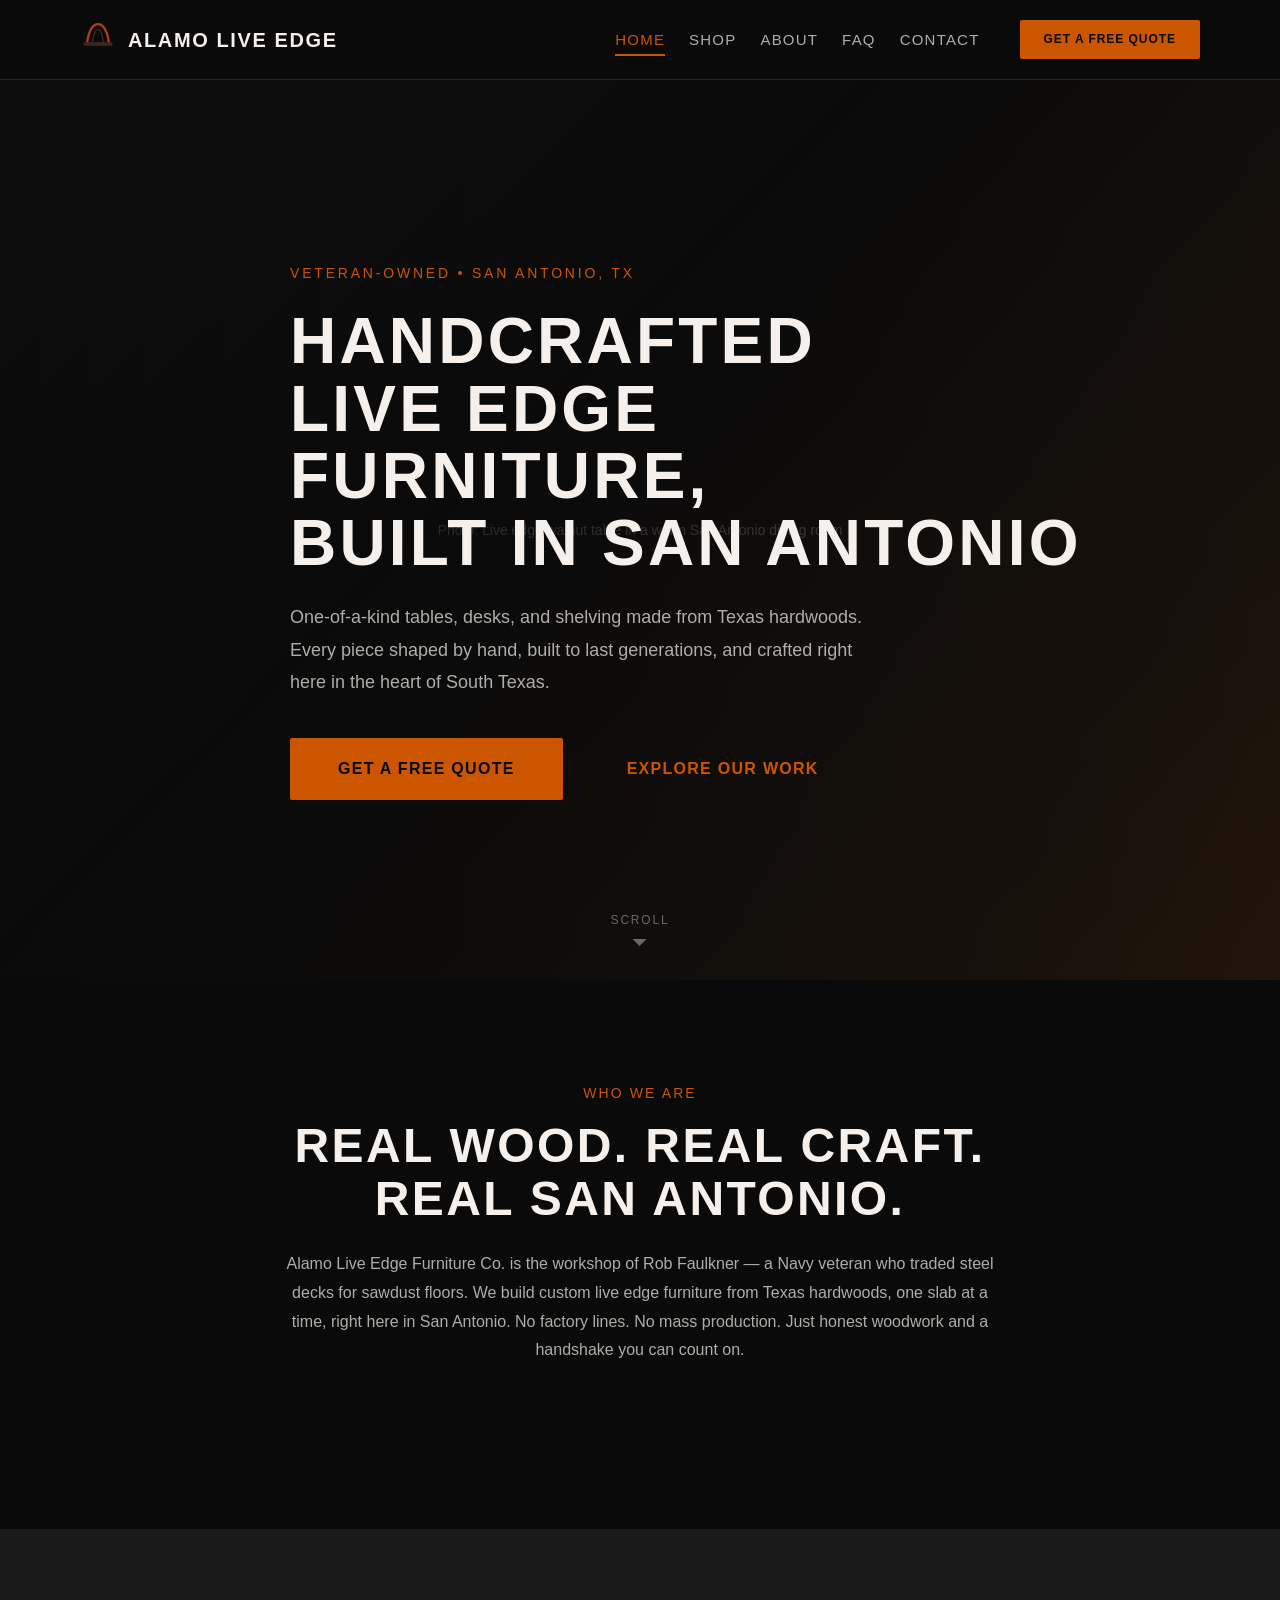
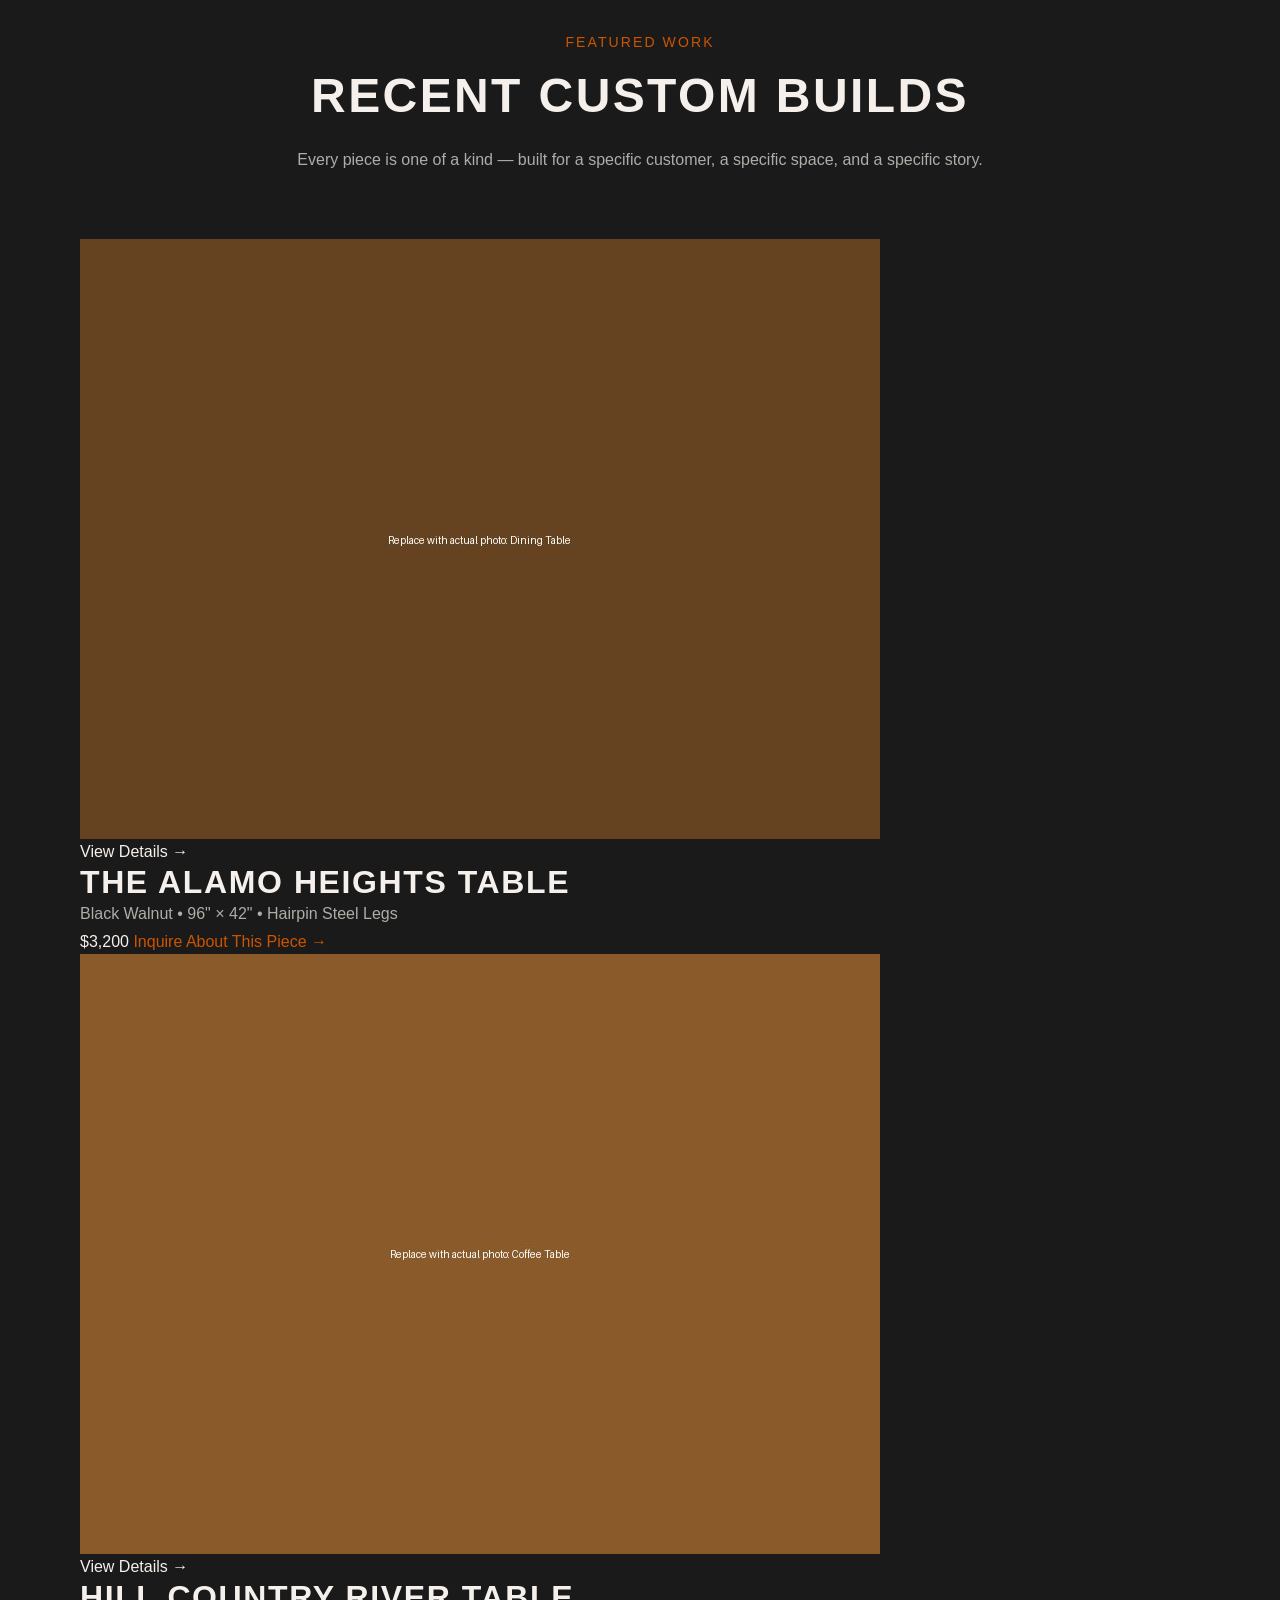
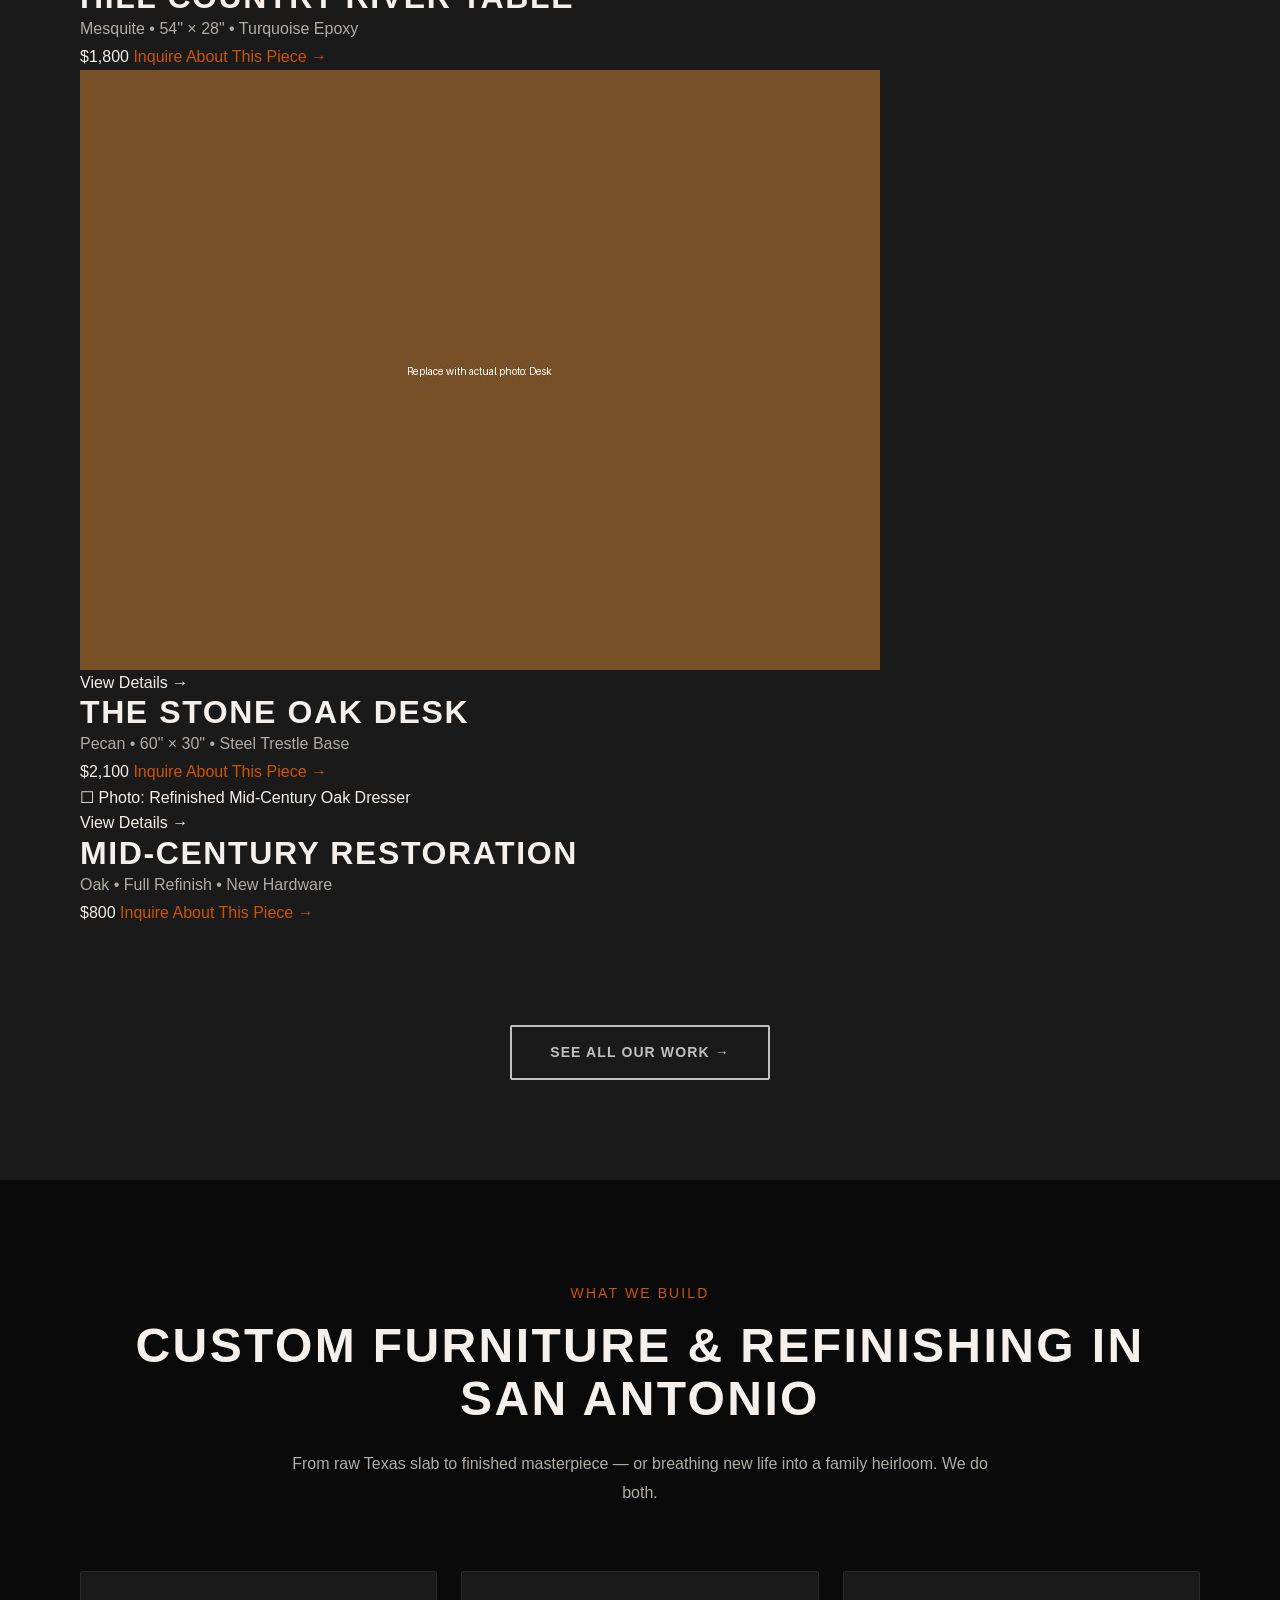
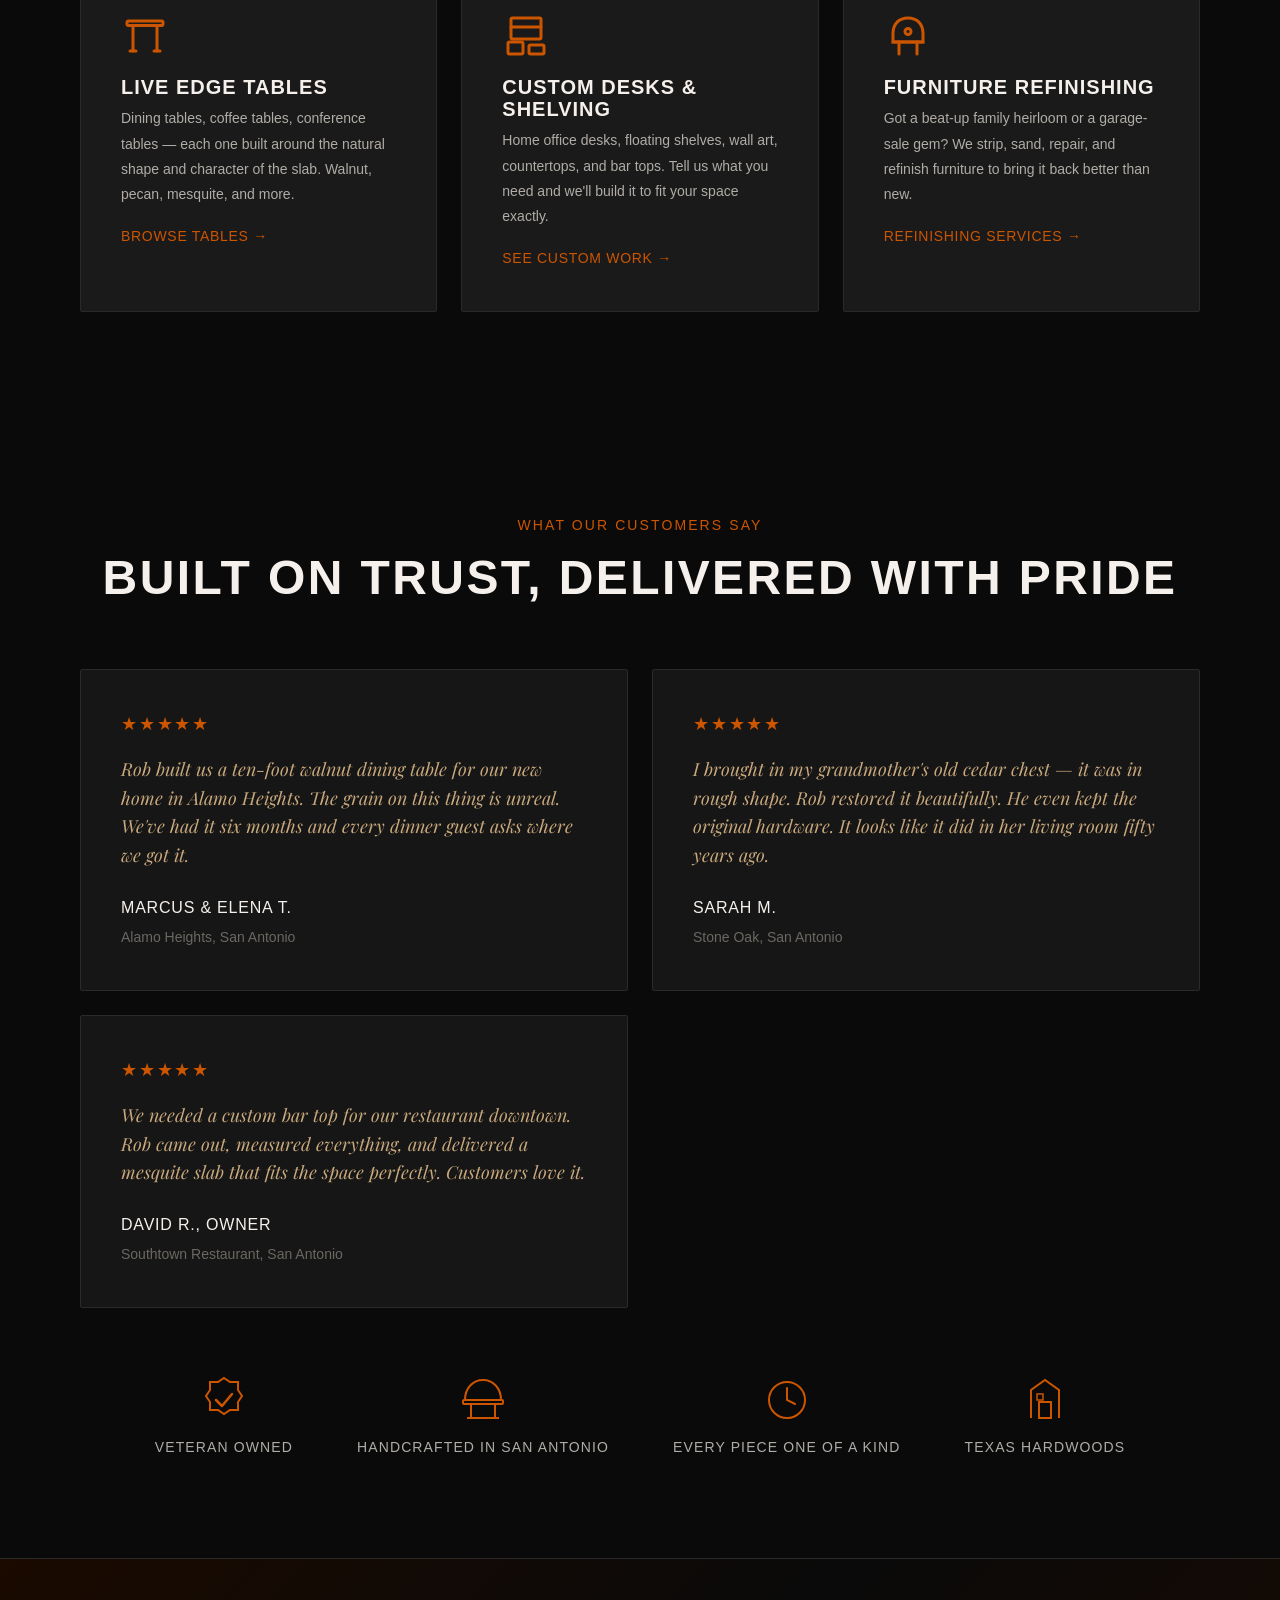
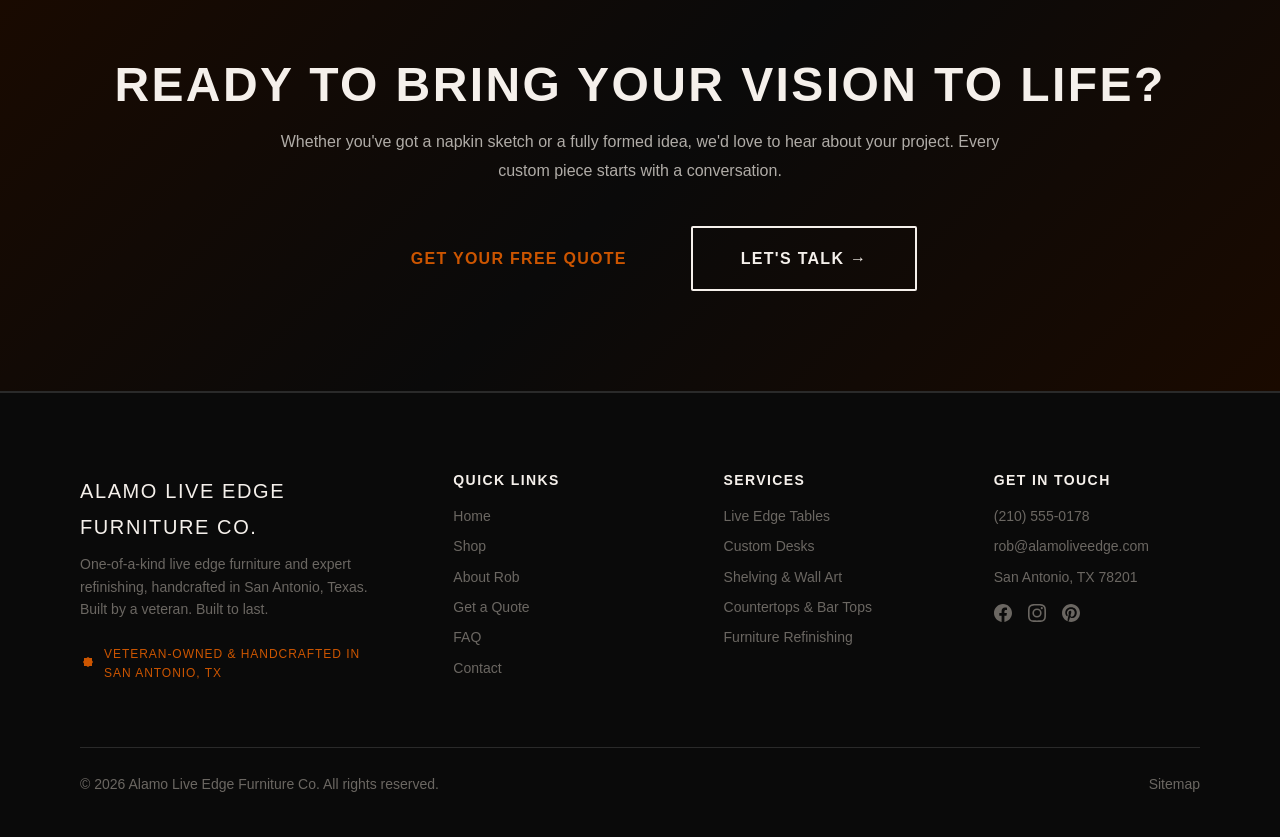
==== index.html @ 09784315 "Add product images to shop, homepage, and about page Replace placeholder divs with <img> tags for 5 " ====
<!DOCTYPE html>
<html lang="en">
<head>
  <meta charset="UTF-8">
  <meta name="viewport" content="width=device-width, initial-scale=1.0">
  <title>Live Edge Furniture San Antonio | Alamo Live Edge Furniture Co. — San Antonio, TX</title>
  <meta name="description" content="Handcrafted live edge furniture in San Antonio, TX. Custom tables, desks, shelving & refinishing by veteran craftsman Rob Faulkner. Get a free quote today.">
  <meta name="keywords" content="live edge furniture San Antonio, custom furniture San Antonio TX, handcrafted tables San Antonio, live edge dining table, custom wood table">
  <link rel="canonical" href="https://alamoliveedge.com/">

  <!-- Open Graph -->
  <meta property="og:title" content="Alamo Live Edge Furniture Co. — Handcrafted in San Antonio, TX">
  <meta property="og:description" content="Custom live edge furniture built by hand in San Antonio. Tables, desks, shelving, countertops & furniture refinishing. Veteran-owned.">
  <meta property="og:type" content="website">
  <meta property="og:url" content="https://alamoliveedge.com/">
  <meta property="og:image" content="https://alamoliveedge.com/images/og-home.jpg">
  <meta property="og:locale" content="en_US">
  <meta property="og:site_name" content="Alamo Live Edge Furniture Co.">

  <!-- Twitter Card -->
  <meta name="twitter:card" content="summary_large_image">
  <meta name="twitter:title" content="Alamo Live Edge Furniture Co. — Handcrafted in San Antonio, TX">
  <meta name="twitter:description" content="Custom live edge furniture built by hand in San Antonio. Tables, desks, shelving & more.">
  <meta name="twitter:image" content="https://alamoliveedge.com/images/og-home.jpg">

  <!-- Fonts -->
  <link rel="preconnect" href="https://fonts.googleapis.com">
  <link rel="preconnect" href="https://fonts.gstatic.com" crossorigin>
  <link href="https://fonts.googleapis.com/css2?family=Playfair+Display:wght@400;600;700&family=Source+Sans+3:wght@300;400;500;600;700&display=swap" rel="stylesheet">

  <!-- Styles -->
  <link rel="stylesheet" href="css/styles.css">

  <!-- Schema: LocalBusiness -->
  <script type="application/ld+json">
  {
    "@context": "https://schema.org",
    "@type": "FurnitureStore",
    "name": "Alamo Live Edge Furniture Co.",
    "description": "Handcrafted live edge furniture and custom woodwork in San Antonio, TX. Veteran-owned.",
    "url": "https://alamoliveedge.com",
    "telephone": "(210) 555-0178",
    "email": "rob@alamoliveedge.com",
    "address": {
      "@type": "PostalAddress",
      "addressLocality": "San Antonio",
      "addressRegion": "TX",
      "postalCode": "78201",
      "addressCountry": "US"
    },
    "geo": {
      "@type": "GeoCoordinates",
      "latitude": "29.4241",
      "longitude": "-98.4936"
    },
    "areaServed": [
      "San Antonio", "Alamo Heights", "Stone Oak", "The Dominion",
      "Boerne", "New Braunfels", "Helotes", "Bulverde", "Texas Hill Country"
    ],
    "priceRange": "$500-$5000+",
    "openingHours": "Mo-Fr 08:00-17:00, Sa 09:00-14:00",
    "founder": {
      "@type": "Person",
      "name": "Rob Faulkner"
    },
    "sameAs": [
      "https://www.facebook.com/alamoliveedge",
      "https://www.instagram.com/alamoliveedge"
    ],
    "image": "https://alamoliveedge.com/images/workshop.jpg"
  }
  </script>

  <!-- Schema: BreadcrumbList -->
  <script type="application/ld+json">
  {
    "@context": "https://schema.org",
    "@type": "BreadcrumbList",
    "itemListElement": [
      {
        "@type": "ListItem",
        "position": 1,
        "name": "Home",
        "item": "https://alamoliveedge.com/"
      }
    ]
  }
  </script>
</head>
<body>

  <!-- ===== HEADER / NAVIGATION ===== -->
  <header class="site-header" role="banner">
    <nav class="nav" aria-label="Main navigation">
      <a href="index.html" class="nav__logo" aria-label="Alamo Live Edge Furniture Co. — Home">
        <span class="nav__logo-icon">
          <svg viewBox="0 0 40 40" fill="none" xmlns="http://www.w3.org/2000/svg" aria-hidden="true">
            <rect x="4" y="28" width="32" height="4" rx="1" fill="#3E2723"/>
            <path d="M8 28C8 28 10 8 20 8C30 8 32 28 32 28" stroke="#B7410E" stroke-width="2.5" fill="none"/>
            <path d="M14 28C14 28 15.5 14 20 14C24.5 14 26 28 26 28" stroke="#3E2723" stroke-width="1.5" fill="none"/>
          </svg>
        </span>
        Alamo Live Edge
      </a>

      <div class="nav__overlay" aria-hidden="true"></div>

      <div class="nav__menu">
        <ul class="nav__links" role="list">
          <li><a href="index.html" class="nav__link nav__link--active">Home</a></li>
          <li><a href="shop.html" class="nav__link">Shop</a></li>
          <li><a href="about.html" class="nav__link">About</a></li>
          <li><a href="faq.html" class="nav__link">FAQ</a></li>
          <li><a href="contact.html" class="nav__link">Contact</a></li>
        </ul>
        <div class="nav__cta">
          <a href="quote.html" class="btn btn--primary btn--sm">Get a Free Quote</a>
        </div>
      </div>

      <button class="nav__toggle" aria-label="Toggle navigation menu" aria-expanded="false" aria-controls="nav-menu">
        <span class="nav__toggle-bar"></span>
        <span class="nav__toggle-bar"></span>
        <span class="nav__toggle-bar"></span>
      </button>
    </nav>
  </header>

  <main id="main-content">

    <!-- ===== HERO SECTION ===== -->
    <section class="hero" aria-label="Welcome to Alamo Live Edge Furniture">
      <div class="hero__bg">
        <div class="hero__bg-placeholder" aria-hidden="true">
          Photo: Live edge walnut table in a warm San Antonio dining room
        </div>
      </div>
      <div class="hero__overlay" aria-hidden="true"></div>

      <div class="container">
        <div class="hero__content">
          <span class="hero__label">Veteran-Owned &bull; San Antonio, TX</span>
          <h1 class="hero__title">Handcrafted Live Edge Furniture, Built&nbsp;in&nbsp;San&nbsp;Antonio</h1>
          <p class="hero__subtitle">One-of-a-kind tables, desks, and shelving made from Texas hardwoods. Every piece shaped by hand, built to last generations, and crafted right here in the heart of South Texas.</p>
          <div class="hero__ctas">
            <a href="quote.html" class="btn btn--primary btn--lg">Get a Free Quote</a>
            <a href="shop.html" class="btn btn--light btn--lg">Explore Our Work</a>
          </div>
        </div>
      </div>

      <div class="hero__scroll" aria-hidden="true">
        <span>Scroll</span>
        <svg width="16" height="10" viewBox="0 0 16 10" fill="currentColor"><path d="M1 1l7 7 7-7"/></svg>
      </div>
    </section>

    <!-- ===== WHO WE ARE ===== -->
    <section class="section" id="intro">
      <div class="container">
        <div class="section-header fade-in">
          <span class="section-label">Who We Are</span>
          <h2>Real Wood. Real Craft. Real&nbsp;San&nbsp;Antonio.</h2>
          <p>Alamo Live Edge Furniture Co. is the workshop of Rob Faulkner — a Navy veteran who traded steel decks for sawdust floors. We build custom live edge furniture from Texas hardwoods, one slab at a time, right here in San Antonio. No factory lines. No mass production. Just honest woodwork and a handshake you can count on.</p>
        </div>
      </div>
    </section>

    <!-- ===== FEATURED WORK ===== -->
    <section class="section section--alt" id="featured-work" aria-label="Featured furniture pieces">
      <div class="container">
        <div class="section-header fade-in">
          <span class="section-label">Featured Work</span>
          <h2>Recent Custom Builds</h2>
          <p>Every piece is one of a kind — built for a specific customer, a specific space, and a specific story.</p>
        </div>

        <div class="gallery-grid">
          <!-- Featured Piece 1 -->
          <article class="gallery-card fade-in">
            <div class="gallery-card__image">
              <img src="images/live-edge-walnut-dining-table.jpg" alt="Black walnut live edge dining table, 8 feet long, with steel hairpin legs" width="800" height="600" loading="lazy">
              <div class="gallery-card__overlay">
                <span class="gallery-card__overlay-text">View Details &rarr;</span>
              </div>
            </div>
            <div class="gallery-card__body">
              <h3 class="gallery-card__title">The Alamo Heights Table</h3>
              <p class="gallery-card__meta">Black Walnut &bull; 96" &times; 42" &bull; Hairpin Steel Legs</p>
              <span class="gallery-card__price">$3,200</span>
              <a href="quote.html" class="gallery-card__link">Inquire About This Piece &rarr;</a>
            </div>
          </article>

          <!-- Featured Piece 2 -->
          <article class="gallery-card fade-in" data-delay="100">
            <div class="gallery-card__image">
              <img src="images/live-edge-walnut-coffee-table.jpg" alt="Mesquite live edge coffee table with turquoise epoxy river inlay" width="800" height="600" loading="lazy">
              <div class="gallery-card__overlay">
                <span class="gallery-card__overlay-text">View Details &rarr;</span>
              </div>
            </div>
            <div class="gallery-card__body">
              <h3 class="gallery-card__title">Hill Country River Table</h3>
              <p class="gallery-card__meta">Mesquite &bull; 54" &times; 28" &bull; Turquoise Epoxy</p>
              <span class="gallery-card__price">$1,800</span>
              <a href="quote.html" class="gallery-card__link">Inquire About This Piece &rarr;</a>
            </div>
          </article>

          <!-- Featured Piece 3 -->
          <article class="gallery-card fade-in" data-delay="200">
            <div class="gallery-card__image">
              <img src="images/live-edge-walnut-desk.jpg" alt="Pecan wood live edge desk for home office, with integrated cable management" width="800" height="600" loading="lazy">
              <div class="gallery-card__overlay">
                <span class="gallery-card__overlay-text">View Details &rarr;</span>
              </div>
            </div>
            <div class="gallery-card__body">
              <h3 class="gallery-card__title">The Stone Oak Desk</h3>
              <p class="gallery-card__meta">Pecan &bull; 60" &times; 30" &bull; Steel Trestle Base</p>
              <span class="gallery-card__price">$2,100</span>
              <a href="quote.html" class="gallery-card__link">Inquire About This Piece &rarr;</a>
            </div>
          </article>

          <!-- Featured Piece 4 -->
          <article class="gallery-card fade-in" data-delay="300">
            <div class="gallery-card__image">
              <div class="gallery-card__placeholder" role="img" aria-label="Refinished mid-century modern oak dresser with new walnut stain">
                <span class="gallery-card__placeholder-icon" aria-hidden="true">&#9744;</span>
                <span>Photo: Refinished Mid-Century Oak Dresser</span>
              </div>
              <div class="gallery-card__overlay">
                <span class="gallery-card__overlay-text">View Details &rarr;</span>
              </div>
            </div>
            <div class="gallery-card__body">
              <h3 class="gallery-card__title">Mid-Century Restoration</h3>
              <p class="gallery-card__meta">Oak &bull; Full Refinish &bull; New Hardware</p>
              <span class="gallery-card__price">$800</span>
              <a href="quote.html" class="gallery-card__link">Inquire About This Piece &rarr;</a>
            </div>
          </article>
        </div>

        <div class="text-center" style="margin-top: var(--space-2xl);">
          <a href="shop.html" class="btn btn--secondary">See All Our Work &rarr;</a>
        </div>
      </div>
    </section>

    <!-- ===== SERVICES OVERVIEW ===== -->
    <section class="section" id="services" aria-label="Our services">
      <div class="container">
        <div class="section-header fade-in">
          <span class="section-label">What We Build</span>
          <h2>Custom Furniture &amp; Refinishing in San Antonio</h2>
          <p>From raw Texas slab to finished masterpiece — or breathing new life into a family heirloom. We do both.</p>
        </div>

        <div class="services-grid">
          <!-- Service 1: Live Edge Tables -->
          <div class="service-card fade-in">
            <div class="service-card__icon" aria-hidden="true">
              <svg viewBox="0 0 32 32" fill="none" stroke="currentColor" stroke-width="2" stroke-linecap="round">
                <rect x="4" y="6" width="24" height="3" rx="1"/>
                <line x1="8" y1="9" x2="8" y2="26"/>
                <line x1="24" y1="9" x2="24" y2="26"/>
                <line x1="6" y1="26" x2="10" y2="26"/>
                <line x1="22" y1="26" x2="26" y2="26"/>
              </svg>
            </div>
            <h3 class="service-card__title">Live Edge Tables</h3>
            <p class="service-card__text">Dining tables, coffee tables, conference tables — each one built around the natural shape and character of the slab. Walnut, pecan, mesquite, and more.</p>
            <a href="shop.html" class="service-card__link">Browse Tables &rarr;</a>
          </div>

          <!-- Service 2: Custom Furniture -->
          <div class="service-card fade-in" data-delay="100">
            <div class="service-card__icon" aria-hidden="true">
              <svg viewBox="0 0 32 32" fill="none" stroke="currentColor" stroke-width="2" stroke-linecap="round">
                <rect x="6" y="4" width="20" height="14" rx="1"/>
                <line x1="6" y1="10" x2="26" y2="10"/>
                <rect x="4" y="20" width="10" height="8" rx="1"/>
                <rect x="18" y="22" width="10" height="6" rx="1"/>
              </svg>
            </div>
            <h3 class="service-card__title">Custom Desks &amp; Shelving</h3>
            <p class="service-card__text">Home office desks, floating shelves, wall art, countertops, and bar tops. Tell us what you need and we'll build it to fit your space exactly.</p>
            <a href="shop.html" class="service-card__link">See Custom Work &rarr;</a>
          </div>

          <!-- Service 3: Refinishing -->
          <div class="service-card fade-in" data-delay="200">
            <div class="service-card__icon" aria-hidden="true">
              <svg viewBox="0 0 32 32" fill="none" stroke="currentColor" stroke-width="2" stroke-linecap="round">
                <path d="M16 4C10 4 6 8 6 14v6h20v-6c0-6-4-10-10-10z"/>
                <line x1="6" y1="20" x2="26" y2="20"/>
                <line x1="10" y1="20" x2="10" y2="28"/>
                <line x1="22" y1="20" x2="22" y2="28"/>
                <circle cx="16" cy="13" r="2"/>
              </svg>
            </div>
            <h3 class="service-card__title">Furniture Refinishing</h3>
            <p class="service-card__text">Got a beat-up family heirloom or a garage-sale gem? We strip, sand, repair, and refinish furniture to bring it back better than new.</p>
            <a href="shop.html#refinishing" class="service-card__link">Refinishing Services &rarr;</a>
          </div>
        </div>
      </div>
    </section>

    <!-- ===== SOCIAL PROOF / TRUST ===== -->
    <section class="section section--dark" id="trust" aria-label="Testimonials and trust indicators">
      <div class="container">
        <div class="section-header fade-in">
          <span class="section-label">What Our Customers Say</span>
          <h2>Built on Trust, Delivered with Pride</h2>
        </div>

        <!-- Testimonials -->
        <div class="testimonials-grid" style="margin-bottom: var(--space-4xl);">
          <div class="testimonial-card fade-in">
            <div class="testimonial-card__stars" aria-label="5 out of 5 stars">&#9733;&#9733;&#9733;&#9733;&#9733;</div>
            <p class="testimonial-card__text">Rob built us a ten-foot walnut dining table for our new home in Alamo Heights. The grain on this thing is unreal. We've had it six months and every dinner guest asks where we got it.</p>
            <p class="testimonial-card__author">Marcus &amp; Elena T.</p>
            <p class="testimonial-card__location">Alamo Heights, San Antonio</p>
          </div>

          <div class="testimonial-card fade-in" data-delay="100">
            <div class="testimonial-card__stars" aria-label="5 out of 5 stars">&#9733;&#9733;&#9733;&#9733;&#9733;</div>
            <p class="testimonial-card__text">I brought in my grandmother's old cedar chest — it was in rough shape. Rob restored it beautifully. He even kept the original hardware. It looks like it did in her living room fifty years ago.</p>
            <p class="testimonial-card__author">Sarah M.</p>
            <p class="testimonial-card__location">Stone Oak, San Antonio</p>
          </div>

          <div class="testimonial-card fade-in" data-delay="200">
            <div class="testimonial-card__stars" aria-label="5 out of 5 stars">&#9733;&#9733;&#9733;&#9733;&#9733;</div>
            <p class="testimonial-card__text">We needed a custom bar top for our restaurant downtown. Rob came out, measured everything, and delivered a mesquite slab that fits the space perfectly. Customers love it.</p>
            <p class="testimonial-card__author">David R., Owner</p>
            <p class="testimonial-card__location">Southtown Restaurant, San Antonio</p>
          </div>
        </div>

        <!-- Trust Badges -->
        <div class="trust-badges fade-in">
          <div class="trust-badge">
            <div class="trust-badge__icon" aria-hidden="true">
              <svg viewBox="0 0 56 56" fill="none" xmlns="http://www.w3.org/2000/svg">
                <path d="M28 6l6 4h8v8l4 6-4 6v8h-8l-6 4-6-4h-8v-8l-4-6 4-6v-8h8l6-4z" stroke="currentColor" stroke-width="2" fill="none"/>
                <path d="M20 28l6 6 10-12" stroke="currentColor" stroke-width="2.5" stroke-linecap="round" stroke-linejoin="round"/>
              </svg>
            </div>
            <span class="trust-badge__label">Veteran Owned</span>
          </div>

          <div class="trust-badge">
            <div class="trust-badge__icon" aria-hidden="true">
              <svg viewBox="0 0 56 56" fill="none" xmlns="http://www.w3.org/2000/svg">
                <path d="M28 8C18 8 10 16 10 28h36C46 16 38 8 28 8z" stroke="currentColor" stroke-width="2" fill="none"/>
                <rect x="8" y="28" width="40" height="4" rx="1" stroke="currentColor" stroke-width="2" fill="none"/>
                <line x1="16" y1="32" x2="16" y2="46" stroke="currentColor" stroke-width="2"/>
                <line x1="40" y1="32" x2="40" y2="46" stroke="currentColor" stroke-width="2"/>
                <line x1="12" y1="46" x2="44" y2="46" stroke="currentColor" stroke-width="2"/>
              </svg>
            </div>
            <span class="trust-badge__label">Handcrafted in San&nbsp;Antonio</span>
          </div>

          <div class="trust-badge">
            <div class="trust-badge__icon" aria-hidden="true">
              <svg viewBox="0 0 56 56" fill="none" xmlns="http://www.w3.org/2000/svg">
                <circle cx="28" cy="28" r="18" stroke="currentColor" stroke-width="2" fill="none"/>
                <path d="M28 16v12l8 4" stroke="currentColor" stroke-width="2" stroke-linecap="round"/>
              </svg>
            </div>
            <span class="trust-badge__label">Every Piece One&nbsp;of&nbsp;a&nbsp;Kind</span>
          </div>

          <div class="trust-badge">
            <div class="trust-badge__icon" aria-hidden="true">
              <svg viewBox="0 0 56 56" fill="none" xmlns="http://www.w3.org/2000/svg">
                <path d="M14 46V18l14-10 14 10v28" stroke="currentColor" stroke-width="2" fill="none"/>
                <rect x="22" y="30" width="12" height="16" stroke="currentColor" stroke-width="2" fill="none"/>
                <rect x="20" y="22" width="6" height="6" stroke="currentColor" stroke-width="1.5" fill="none"/>
              </svg>
            </div>
            <span class="trust-badge__label">Texas Hardwoods</span>
          </div>
        </div>
      </div>
    </section>

    <!-- ===== SECONDARY CTA ===== -->
    <section class="cta-section" aria-label="Call to action">
      <div class="container">
        <h2 class="fade-in">Ready to Bring Your Vision to Life?</h2>
        <p class="fade-in">Whether you've got a napkin sketch or a fully formed idea, we'd love to hear about your project. Every custom piece starts with a conversation.</p>
        <div class="btn-group" style="justify-content: center;">
          <a href="quote.html" class="btn btn--light btn--lg fade-in">Get Your Free Quote</a>
          <a href="contact.html" class="btn btn--secondary btn--lg fade-in" style="border-color: var(--color-cream); color: var(--color-cream);">Let's Talk &rarr;</a>
        </div>
      </div>
    </section>

  </main>

  <!-- ===== FOOTER ===== -->
  <footer class="site-footer" role="contentinfo">
    <div class="container">
      <div class="footer-grid">
        <!-- Brand Column -->
        <div class="footer-brand">
          <p class="footer-brand__name">Alamo Live Edge Furniture Co.</p>
          <p class="footer-brand__tagline">One-of-a-kind live edge furniture and expert refinishing, handcrafted in San Antonio, Texas. Built by a veteran. Built to last.</p>
          <div class="footer-badge">
            <svg viewBox="0 0 16 16" fill="currentColor" aria-hidden="true"><path d="M8 1l1.5 1H12v2.5L13 6l-1 1.5V10H9.5L8 11l-1.5-1H4V7.5L3 6l1-1.5V2h2.5L8 1z"/></svg>
            Veteran-Owned &amp; Handcrafted in San Antonio, TX
          </div>
        </div>

        <!-- Quick Links -->
        <div class="footer-column">
          <h4>Quick Links</h4>
          <ul role="list">
            <li><a href="index.html">Home</a></li>
            <li><a href="shop.html">Shop</a></li>
            <li><a href="about.html">About Rob</a></li>
            <li><a href="quote.html">Get a Quote</a></li>
            <li><a href="faq.html">FAQ</a></li>
            <li><a href="contact.html">Contact</a></li>
          </ul>
        </div>

        <!-- Services -->
        <div class="footer-column">
          <h4>Services</h4>
          <ul role="list">
            <li><a href="shop.html">Live Edge Tables</a></li>
            <li><a href="shop.html">Custom Desks</a></li>
            <li><a href="shop.html">Shelving &amp; Wall Art</a></li>
            <li><a href="shop.html">Countertops &amp; Bar Tops</a></li>
            <li><a href="shop.html">Furniture Refinishing</a></li>
          </ul>
        </div>

        <!-- Contact & Social -->
        <div class="footer-column">
          <h4>Get in Touch</h4>
          <ul role="list">
            <li><a href="tel:+12105550178">(210) 555-0178</a></li>
            <li><a href="mailto:rob@alamoliveedge.com">rob@alamoliveedge.com</a></li>
            <li>San Antonio, TX 78201</li>
          </ul>
          <div class="footer-social">
            <a href="https://www.facebook.com/alamoliveedge" aria-label="Follow us on Facebook" target="_blank" rel="noopener noreferrer">
              <svg width="18" height="18" viewBox="0 0 24 24" fill="currentColor"><path d="M24 12.073c0-6.627-5.373-12-12-12s-12 5.373-12 12c0 5.99 4.388 10.954 10.125 11.854v-8.385H7.078v-3.47h3.047V9.43c0-3.007 1.792-4.669 4.533-4.669 1.312 0 2.686.235 2.686.235v2.953H15.83c-1.491 0-1.956.925-1.956 1.874v2.25h3.328l-.532 3.47h-2.796v8.385C19.612 23.027 24 18.062 24 12.073z"/></svg>
            </a>
            <a href="https://www.instagram.com/alamoliveedge" aria-label="Follow us on Instagram" target="_blank" rel="noopener noreferrer">
              <svg width="18" height="18" viewBox="0 0 24 24" fill="currentColor"><path d="M12 2.163c3.204 0 3.584.012 4.85.07 3.252.148 4.771 1.691 4.919 4.919.058 1.265.069 1.645.069 4.849 0 3.205-.012 3.584-.069 4.849-.149 3.225-1.664 4.771-4.919 4.919-1.266.058-1.644.07-4.85.07-3.204 0-3.584-.012-4.849-.07-3.26-.149-4.771-1.699-4.919-4.92-.058-1.265-.07-1.644-.07-4.849 0-3.204.013-3.583.07-4.849.149-3.227 1.664-4.771 4.919-4.919 1.266-.057 1.645-.069 4.849-.069zM12 0C8.741 0 8.333.014 7.053.072 2.695.272.273 2.69.073 7.052.014 8.333 0 8.741 0 12c0 3.259.014 3.668.072 4.948.2 4.358 2.618 6.78 6.98 6.98C8.333 23.986 8.741 24 12 24c3.259 0 3.668-.014 4.948-.072 4.354-.2 6.782-2.618 6.979-6.98.059-1.28.073-1.689.073-4.948 0-3.259-.014-3.667-.072-4.947-.196-4.354-2.617-6.78-6.979-6.98C15.668.014 15.259 0 12 0zm0 5.838a6.162 6.162 0 100 12.324 6.162 6.162 0 000-12.324zM12 16a4 4 0 110-8 4 4 0 010 8zm6.406-11.845a1.44 1.44 0 100 2.881 1.44 1.44 0 000-2.881z"/></svg>
            </a>
            <a href="https://www.pinterest.com/alamoliveedge" aria-label="Follow us on Pinterest" target="_blank" rel="noopener noreferrer">
              <svg width="18" height="18" viewBox="0 0 24 24" fill="currentColor"><path d="M12.017 0C5.396 0 .029 5.367.029 11.987c0 5.079 3.158 9.417 7.618 11.162-.105-.949-.199-2.403.041-3.439.219-.937 1.406-5.957 1.406-5.957s-.359-.72-.359-1.781c0-1.668.967-2.914 2.171-2.914 1.023 0 1.518.769 1.518 1.69 0 1.029-.655 2.568-.994 3.995-.283 1.194.599 2.169 1.777 2.169 2.133 0 3.772-2.249 3.772-5.495 0-2.873-2.064-4.882-5.012-4.882-3.414 0-5.418 2.561-5.418 5.207 0 1.031.397 2.138.893 2.738a.36.36 0 01.083.345l-.333 1.36c-.053.22-.174.267-.402.161-1.499-.698-2.436-2.889-2.436-4.649 0-3.785 2.75-7.262 7.929-7.262 4.163 0 7.398 2.967 7.398 6.931 0 4.136-2.607 7.464-6.227 7.464-1.216 0-2.359-.631-2.75-1.378l-.748 2.853c-.271 1.043-1.002 2.35-1.492 3.146C9.57 23.812 10.763 24 12.017 24c6.624 0 11.99-5.367 11.99-11.988C24.007 5.367 18.641 0 12.017 0z"/></svg>
            </a>
          </div>
        </div>
      </div>

      <div class="footer-bottom">
        <p class="footer-bottom__copyright">&copy; 2026 Alamo Live Edge Furniture Co. All rights reserved.</p>
        <div class="footer-bottom__links">
          <a href="sitemap.xml">Sitemap</a>
        </div>
      </div>
    </div>
  </footer>

  <!-- Scripts -->
  <script src="js/main.js"></script>
</body>
</html>
---- css/styles.css ----
/* ==========================================================================
   Lone Star Live Edge — Main Stylesheet
   Dark Premium Luxury Design System
   San Antonio, TX | Veteran-Owned & Handcrafted
   ========================================================================== */

/* --------------------------------------------------------------------------
   CSS Custom Properties (Design Tokens)
   -------------------------------------------------------------------------- */
:root {
  /* Primary Backgrounds */
  --color-bg: #0A0A0A;
  --color-bg-alt: #1A1A1A;
  --color-bg-tertiary: #2A2A2A;

  /* Accent Colors */
  --color-accent: #CC5500;
  --color-accent-hover: #A34400;
  --color-accent-light: #E8731A;
  --color-metal: #C0C0C0;
  --color-pewter: #8A8A8A;

  /* Warm Wood Tones */
  --color-saddle: #C8A87C;
  --color-sand: #D9C4A0;

  /* Text Colors */
  --color-text: #F5F0EB;
  --color-text-secondary: #B0ACA7;
  --color-text-muted: #6B6762;

  /* Status */
  --color-success: #2E7D32;
  --color-error: #C62828;

  /* Overlay */
  --color-overlay: rgba(0,0,0,0.7);

  /* Border */
  --color-border: #2A2A2A;
  --color-border-light: #3A3A3A;

  /* Typography */
  --font-heading: 'Oswald', 'Arial Narrow', sans-serif;
  --font-body: 'Lato', 'Source Sans Pro', 'Segoe UI', sans-serif;
  --font-accent: 'Playfair Display', Georgia, serif;

  --font-size-base: 1rem;
  --font-size-sm: 0.875rem;
  --font-size-xs: 0.75rem;
  --font-size-lg: 1.125rem;
  --font-size-xl: 1.25rem;
  --font-size-2xl: 1.5rem;
  --font-size-3xl: 2rem;
  --font-size-4xl: 2.5rem;
  --font-size-5xl: 3.5rem;

  --line-height-tight: 1.1;
  --line-height-base: 1.6;
  --line-height-loose: 1.8;

  /* Spacing */
  --space-xs: 0.5rem;
  --space-sm: 1rem;
  --space-md: 1.5rem;
  --space-lg: 2.5rem;
  --space-xl: 4rem;
  --space-2xl: 6.25rem;

  /* Layout */
  --max-width: 1440px;
  --content-width: 720px;
  --nav-height: 80px;
  --nav-height-mobile: 64px;

  /* Transitions */
  --transition: 0.3s ease;
  --transition-slow: 0.6s ease;

  /* Border Radius */
  --radius: 2px;
  --radius-md: 4px;
}

/* --------------------------------------------------------------------------
   Reset & Base
   -------------------------------------------------------------------------- */
*,
*::before,
*::after {
  box-sizing: border-box;
  margin: 0;
  padding: 0;
}

html {
  font-size: 100%;
  scroll-behavior: smooth;
  -webkit-font-smoothing: antialiased;
  -moz-osx-font-smoothing: grayscale;
}

body {
  font-family: var(--font-body);
  font-size: var(--font-size-base);
  line-height: var(--line-height-base);
  color: var(--color-text);
  background-color: var(--color-bg);
  min-height: 100vh;
  overflow-x: hidden;
}

img {
  max-width: 100%;
  height: auto;
  display: block;
}

a {
  color: var(--color-accent);
  text-decoration: none;
  transition: color var(--transition);
}

a:hover {
  color: var(--color-accent-light);
}

ul, ol {
  list-style: none;
}

button {
  font-family: inherit;
  cursor: pointer;
  border: none;
  background: none;
}

input, textarea, select {
  font-family: inherit;
  font-size: inherit;
}

h1, h2, h3, h4, h5, h6 {
  font-family: var(--font-heading);
  color: var(--color-text);
  line-height: var(--line-height-tight);
  text-transform: uppercase;
  letter-spacing: 0.05em;
  font-weight: 600;
}

h1 {
  font-size: clamp(2.25rem, 5vw, 4rem);
}

h2 {
  font-size: clamp(1.75rem, 4vw, 3rem);
}

h3 {
  font-size: clamp(1.375rem, 2.5vw, 2rem);
}

h4 {
  font-size: clamp(1.125rem, 2vw, 1.5rem);
}

p {
  max-width: var(--content-width);
  color: var(--color-text-secondary);
  line-height: var(--line-height-loose);
}

/* --------------------------------------------------------------------------
   Layout
   -------------------------------------------------------------------------- */
.container {
  max-width: var(--max-width);
  margin: 0 auto;
  padding: 0 5rem;
}

@media (max-width: 1023px) {
  .container {
    padding: 0 2.5rem;
  }
}

@media (max-width: 767px) {
  .container {
    padding: 0 1.25rem;
  }
}

.text-center {
  text-align: center;
}

/* --------------------------------------------------------------------------
   Section Spacing
   -------------------------------------------------------------------------- */
.section {
  padding: var(--space-2xl) 0;
}

.section--alt {
  background-color: var(--color-bg-alt);
}

.section--dark {
  background-color: var(--color-bg);
}

.section-header {
  text-align: center;
  margin-bottom: var(--space-xl);
}

.section-header p {
  margin: var(--space-md) auto 0;
  max-width: var(--content-width);
}

.section-label {
  display: inline-block;
  font-family: var(--font-heading);
  font-size: var(--font-size-sm);
  text-transform: uppercase;
  letter-spacing: 0.15em;
  color: var(--color-accent);
  margin-bottom: var(--space-sm);
}

@media (max-width: 1023px) {
  .section {
    padding: 3.75rem 0;
  }
}

@media (max-width: 767px) {
  .section {
    padding: 2.5rem 0;
  }
}

/* --------------------------------------------------------------------------
   Buttons
   -------------------------------------------------------------------------- */
.btn {
  display: inline-flex;
  align-items: center;
  justify-content: center;
  font-family: var(--font-heading);
  font-weight: 600;
  text-transform: uppercase;
  letter-spacing: 0.08em;
  border-radius: var(--radius);
  transition: all var(--transition);
  cursor: pointer;
  text-decoration: none;
  gap: 0.5rem;
  white-space: nowrap;
}

.btn:active {
  transform: scale(0.98);
}

/* Primary - Burnt Orange */
.btn--primary {
  background-color: var(--color-accent);
  color: var(--color-bg);
  padding: 1rem 2.5rem;
  font-size: var(--font-size-sm);
}

.btn--primary:hover {
  background-color: var(--color-accent-hover);
  color: var(--color-bg);
  box-shadow: 0 0 20px rgba(204,85,0,0.3);
}

/* Secondary - Silver Outline */
.btn--secondary {
  border: 2px solid var(--color-metal);
  color: var(--color-metal);
  background: transparent;
  padding: calc(1rem - 2px) calc(2.5rem - 2px);
  font-size: var(--font-size-sm);
}

.btn--secondary:hover {
  background-color: var(--color-metal);
  color: var(--color-bg);
}

/* Ghost */
.btn--ghost {
  border: 1px solid var(--color-text-muted);
  color: var(--color-text-secondary);
  background: transparent;
  padding: calc(1rem - 1px) calc(2.5rem - 1px);
  font-size: var(--font-size-sm);
}

.btn--ghost:hover {
  border-color: var(--color-accent);
  color: var(--color-accent);
}

/* Sizes */
.btn--lg {
  padding: 1.125rem 3rem;
  font-size: var(--font-size-base);
}

.btn--sm {
  padding: 0.625rem 1.5rem;
  font-size: var(--font-size-xs);
}

.btn-group {
  display: flex;
  gap: var(--space-sm);
  flex-wrap: wrap;
}

@media (max-width: 767px) {
  .btn--lg {
    padding: 1rem 2rem;
    font-size: var(--font-size-sm);
    width: 100%;
  }

  .btn-group {
    flex-direction: column;
  }
}

/* --------------------------------------------------------------------------
   Announcement Bar
   -------------------------------------------------------------------------- */
.announcement-bar {
  background-color: var(--color-accent);
  color: var(--color-bg);
  text-align: center;
  padding: 0.625rem 1rem;
  font-family: var(--font-heading);
  font-size: var(--font-size-sm);
  text-transform: uppercase;
  letter-spacing: 0.1em;
}

.announcement-bar a {
  color: var(--color-bg);
  text-decoration: underline;
}

/* --------------------------------------------------------------------------
   Navigation
   -------------------------------------------------------------------------- */
.site-header {
  position: fixed;
  top: 0;
  left: 0;
  right: 0;
  z-index: 1000;
  height: var(--nav-height);
  background-color: var(--color-bg);
  border-bottom: 1px solid var(--color-border);
  transition: all var(--transition);
}

.site-header--scrolled {
  background-color: rgba(10,10,10,0.95);
  backdrop-filter: blur(10px);
  -webkit-backdrop-filter: blur(10px);
}

.nav {
  display: flex;
  align-items: center;
  justify-content: space-between;
  height: 100%;
  max-width: var(--max-width);
  margin: 0 auto;
  padding: 0 5rem;
}

.nav__logo {
  display: flex;
  align-items: center;
  gap: 0.75rem;
  font-family: var(--font-heading);
  font-size: 1.25rem;
  font-weight: 700;
  color: var(--color-text);
  text-transform: uppercase;
  letter-spacing: 0.08em;
  text-decoration: none;
  white-space: nowrap;
}

.nav__logo:hover {
  color: var(--color-accent);
}

.nav__logo-icon svg {
  width: 36px;
  height: 36px;
}

.nav__menu {
  display: flex;
  align-items: center;
  gap: var(--space-lg);
}

.nav__links {
  display: flex;
  gap: var(--space-md);
}

.nav__link {
  font-family: var(--font-heading);
  font-size: 0.9375rem;
  text-transform: uppercase;
  letter-spacing: 0.08em;
  color: var(--color-text-secondary);
  padding: 0.5rem 0;
  text-decoration: none;
  position: relative;
  transition: color var(--transition);
}

.nav__link::after {
  content: '';
  position: absolute;
  bottom: 0;
  left: 0;
  width: 0;
  height: 2px;
  background-color: var(--color-accent);
  transition: width var(--transition);
}

.nav__link:hover,
.nav__link--active {
  color: var(--color-accent);
}

.nav__link:hover::after,
.nav__link--active::after {
  width: 100%;
}

.nav__toggle {
  display: none;
  flex-direction: column;
  gap: 5px;
  padding: 0.5rem;
  z-index: 1001;
}

.nav__toggle-bar {
  display: block;
  width: 24px;
  height: 2px;
  background-color: var(--color-text);
  transition: all var(--transition);
}

.nav__overlay {
  display: none;
}

@media (max-width: 1023px) {
  .nav {
    padding: 0 2.5rem;
  }
}

@media (max-width: 767px) {
  .site-header {
    height: var(--nav-height-mobile);
  }

  .nav {
    padding: 0 1.25rem;
  }

  .nav__toggle {
    display: flex;
  }

  .nav__menu {
    position: fixed;
    top: 0;
    left: 0;
    right: 0;
    bottom: 0;
    background-color: var(--color-bg);
    flex-direction: column;
    justify-content: center;
    align-items: center;
    gap: var(--space-lg);
    transform: translateX(100%);
    transition: transform var(--transition);
    z-index: 1000;
  }

  .nav__menu--open {
    transform: translateX(0);
  }

  .nav__links {
    flex-direction: column;
    align-items: center;
    gap: var(--space-md);
  }

  .nav__link {
    font-size: 1.75rem;
  }

  .nav__overlay {
    display: block;
    position: fixed;
    top: 0;
    left: 0;
    right: 0;
    bottom: 0;
    background-color: var(--color-overlay);
    z-index: 999;
    opacity: 0;
    visibility: hidden;
    transition: all var(--transition);
  }

  .nav__overlay--visible {
    opacity: 1;
    visibility: visible;
  }

  /* Hamburger animation */
  .nav__toggle[aria-expanded="true"] .nav__toggle-bar:nth-child(1) {
    transform: rotate(45deg) translate(5px, 5px);
  }
  .nav__toggle[aria-expanded="true"] .nav__toggle-bar:nth-child(2) {
    opacity: 0;
  }
  .nav__toggle[aria-expanded="true"] .nav__toggle-bar:nth-child(3) {
    transform: rotate(-45deg) translate(5px, -5px);
  }
}

/* --------------------------------------------------------------------------
   Hero Section
   -------------------------------------------------------------------------- */
.hero {
  position: relative;
  min-height: 100vh;
  display: flex;
  align-items: center;
  justify-content: flex-start;
  overflow: hidden;
  margin-top: var(--nav-height);
}

.hero__bg {
  position: absolute;
  inset: 0;
  z-index: 0;
}

.hero__bg-placeholder {
  width: 100%;
  height: 100%;
  background: linear-gradient(135deg, #1A1A1A 0%, #0A0A0A 40%, #2A1A0A 100%);
  display: flex;
  align-items: center;
  justify-content: center;
  color: var(--color-text-muted);
  font-size: var(--font-size-sm);
  text-align: center;
  padding: 2rem;
}

.hero__bg img {
  width: 100%;
  height: 100%;
  object-fit: cover;
}

.hero__overlay {
  position: absolute;
  inset: 0;
  background: linear-gradient(
    to right,
    rgba(10,10,10,0.85) 0%,
    rgba(10,10,10,0.6) 50%,
    rgba(10,10,10,0.3) 100%
  );
  z-index: 1;
}

.hero__content {
  position: relative;
  z-index: 2;
  max-width: 700px;
  padding: var(--space-xl) 0;
}

.hero__label {
  display: inline-block;
  font-family: var(--font-heading);
  font-size: var(--font-size-sm);
  text-transform: uppercase;
  letter-spacing: 0.2em;
  color: var(--color-accent);
  margin-bottom: var(--space-md);
}

.hero__tagline {
  font-family: var(--font-accent);
  font-style: italic;
  font-size: clamp(1.25rem, 2.5vw, 1.75rem);
  color: var(--color-saddle);
  margin-bottom: var(--space-md);
}

.hero__title {
  margin-bottom: var(--space-md);
  line-height: 1.05;
}

.hero__subtitle {
  font-size: var(--font-size-lg);
  color: var(--color-text-secondary);
  line-height: var(--line-height-loose);
  margin-bottom: var(--space-lg);
  max-width: 600px;
}

.hero__ctas {
  display: flex;
  gap: var(--space-sm);
  flex-wrap: wrap;
}

.hero__scroll {
  position: absolute;
  bottom: 2rem;
  left: 50%;
  transform: translateX(-50%);
  z-index: 2;
  display: flex;
  flex-direction: column;
  align-items: center;
  gap: 0.5rem;
  color: var(--color-text-muted);
  font-family: var(--font-heading);
  font-size: var(--font-size-xs);
  text-transform: uppercase;
  letter-spacing: 0.15em;
  animation: scrollBounce 2s infinite;
}

@keyframes scrollBounce {
  0%, 100% { transform: translateX(-50%) translateY(0); }
  50% { transform: translateX(-50%) translateY(8px); }
}

/* Hero compact variant for inner pages */
.hero--compact {
  min-height: 50vh;
}

.hero--compact .hero__content {
  padding: var(--space-lg) 0;
}

@media (max-width: 767px) {
  .hero {
    margin-top: var(--nav-height-mobile);
    min-height: 90vh;
  }

  .hero__overlay {
    background: linear-gradient(
      to bottom,
      rgba(10,10,10,0.7) 0%,
      rgba(10,10,10,0.85) 100%
    );
  }

  .hero__content {
    text-align: center;
  }

  .hero__subtitle {
    margin-left: auto;
    margin-right: auto;
  }

  .hero__ctas {
    justify-content: center;
    flex-direction: column;
  }

  .hero__scroll {
    display: none;
  }
}

/* --------------------------------------------------------------------------
   Brand Story Section (Split Layout)
   -------------------------------------------------------------------------- */
.brand-story {
  display: grid;
  grid-template-columns: 1fr 1fr;
  gap: var(--space-xl);
  align-items: center;
}

.brand-story__images {
  display: grid;
  grid-template-columns: 1fr 1fr;
  gap: var(--space-sm);
}

.brand-story__img {
  background-color: var(--color-bg-alt);
  border-radius: var(--radius);
  overflow: hidden;
  aspect-ratio: 3/4;
}

.brand-story__img-placeholder {
  width: 100%;
  height: 100%;
  display: flex;
  align-items: center;
  justify-content: center;
  color: var(--color-text-muted);
  font-size: var(--font-size-xs);
  text-align: center;
  padding: 1rem;
  background: linear-gradient(135deg, #1A1A1A 0%, #2A2A2A 100%);
}

.brand-story__content h2 {
  margin-bottom: var(--space-md);
}

.brand-story__content p {
  margin-bottom: var(--space-sm);
}

.brand-story__content .btn {
  margin-top: var(--space-md);
}

@media (max-width: 767px) {
  .brand-story {
    grid-template-columns: 1fr;
    gap: var(--space-lg);
  }
}

/* --------------------------------------------------------------------------
   Category Cards / Featured Work
   -------------------------------------------------------------------------- */
.category-grid {
  display: grid;
  grid-template-columns: repeat(4, 1fr);
  gap: var(--space-md);
}

.category-card {
  position: relative;
  overflow: hidden;
  border-radius: var(--radius);
  aspect-ratio: 1;
  cursor: pointer;
  text-decoration: none;
  display: block;
}

.category-card__image {
  width: 100%;
  height: 100%;
  background: linear-gradient(135deg, #1A1A1A, #2A2A2A);
  transition: transform var(--transition-slow);
}

.category-card__image-placeholder {
  width: 100%;
  height: 100%;
  display: flex;
  align-items: center;
  justify-content: center;
  color: var(--color-text-muted);
  font-size: var(--font-size-xs);
  text-align: center;
  padding: 1rem;
}

.category-card__image img {
  width: 100%;
  height: 100%;
  object-fit: cover;
  transition: transform var(--transition-slow);
}

.category-card:hover .category-card__image,
.category-card:hover .category-card__image img {
  transform: scale(1.05);
}

.category-card__overlay {
  position: absolute;
  inset: 0;
  background: linear-gradient(to top, rgba(10,10,10,0.9) 0%, rgba(10,10,10,0.2) 60%);
  display: flex;
  flex-direction: column;
  justify-content: flex-end;
  padding: var(--space-md);
  transition: background var(--transition);
}

.category-card:hover .category-card__overlay {
  background: linear-gradient(to top, rgba(10,10,10,0.95) 0%, rgba(10,10,10,0.4) 60%);
}

.category-card__title {
  font-size: var(--font-size-xl);
  margin-bottom: 0.25rem;
}

.category-card__desc {
  font-size: var(--font-size-sm);
  color: var(--color-text-secondary);
  line-height: 1.4;
}

.category-card__cta {
  font-family: var(--font-heading);
  font-size: var(--font-size-sm);
  text-transform: uppercase;
  letter-spacing: 0.1em;
  color: var(--color-accent);
  margin-top: var(--space-xs);
  opacity: 0;
  transform: translateY(8px);
  transition: all var(--transition);
}

.category-card:hover .category-card__cta {
  opacity: 1;
  transform: translateY(0);
}

@media (max-width: 1023px) {
  .category-grid {
    grid-template-columns: repeat(2, 1fr);
  }
}

@media (max-width: 480px) {
  .category-grid {
    grid-template-columns: 1fr;
  }
}

/* --------------------------------------------------------------------------
   Featured Products Grid
   -------------------------------------------------------------------------- */
.product-grid {
  display: grid;
  grid-template-columns: repeat(3, 1fr);
  gap: var(--space-md);
}

.product-card {
  background-color: var(--color-bg-alt);
  border-radius: var(--radius);
  overflow: hidden;
  transition: transform var(--transition);
  text-decoration: none;
  display: block;
}

.product-card:hover {
  transform: translateY(-4px);
}

.product-card__image {
  aspect-ratio: 1;
  overflow: hidden;
  background: linear-gradient(135deg, #1A1A1A, #2A2A2A);
}

.product-card__image-placeholder {
  width: 100%;
  height: 100%;
  display: flex;
  align-items: center;
  justify-content: center;
  color: var(--color-text-muted);
  font-size: var(--font-size-xs);
  text-align: center;
  padding: 1rem;
}

.product-card__image img {
  width: 100%;
  height: 100%;
  object-fit: cover;
  transition: transform var(--transition-slow);
}

.product-card:hover .product-card__image img {
  transform: scale(1.05);
}

.product-card__body {
  padding: var(--space-md);
}

.product-card__species {
  font-family: var(--font-heading);
  font-size: var(--font-size-xs);
  text-transform: uppercase;
  letter-spacing: 0.1em;
  color: var(--color-saddle);
  margin-bottom: 0.25rem;
}

.product-card__title {
  font-size: var(--font-size-lg);
  text-transform: none;
  letter-spacing: 0;
  margin-bottom: 0.5rem;
}

.product-card__meta {
  font-size: var(--font-size-sm);
  color: var(--color-text-muted);
  margin-bottom: var(--space-xs);
}

.product-card__price {
  font-family: var(--font-heading);
  font-size: var(--font-size-xl);
  color: var(--color-text);
}

.product-card__badge {
  display: inline-block;
  font-family: var(--font-heading);
  font-size: var(--font-size-xs);
  text-transform: uppercase;
  letter-spacing: 0.1em;
  color: var(--color-accent);
  border: 1px solid var(--color-accent);
  padding: 0.25rem 0.75rem;
  border-radius: var(--radius);
  margin-top: var(--space-xs);
}

@media (max-width: 1023px) {
  .product-grid {
    grid-template-columns: repeat(2, 1fr);
  }
}

@media (max-width: 480px) {
  .product-grid {
    grid-template-columns: 1fr;
  }
}

/* --------------------------------------------------------------------------
   Trust Signals / Why Choose
   -------------------------------------------------------------------------- */
.trust-grid {
  display: grid;
  grid-template-columns: repeat(3, 1fr);
  gap: var(--space-md);
}

.trust-card {
  text-align: center;
  padding: var(--space-lg) var(--space-md);
  background-color: var(--color-bg-alt);
  border-radius: var(--radius);
  border: 1px solid var(--color-border);
  transition: border-color var(--transition);
}

.trust-card:hover {
  border-color: var(--color-accent);
}

.trust-card__icon {
  width: 56px;
  height: 56px;
  margin: 0 auto var(--space-sm);
  color: var(--color-accent);
}

.trust-card__icon svg {
  width: 100%;
  height: 100%;
}

.trust-card__title {
  font-size: var(--font-size-lg);
  margin-bottom: 0.5rem;
}

.trust-card__text {
  font-size: var(--font-size-sm);
  color: var(--color-text-muted);
  max-width: 100%;
}

@media (max-width: 1023px) {
  .trust-grid {
    grid-template-columns: repeat(2, 1fr);
  }
}

@media (max-width: 480px) {
  .trust-grid {
    grid-template-columns: 1fr;
  }
}

/* --------------------------------------------------------------------------
   Process Steps
   -------------------------------------------------------------------------- */
.process-grid {
  display: grid;
  grid-template-columns: repeat(4, 1fr);
  gap: var(--space-md);
  position: relative;
}

.process-grid::before {
  content: '';
  position: absolute;
  top: 2rem;
  left: 12.5%;
  right: 12.5%;
  height: 2px;
  background: linear-gradient(to right, var(--color-accent), var(--color-border), var(--color-accent));
  z-index: 0;
}

.process-step {
  text-align: center;
  position: relative;
  z-index: 1;
}

.process-step__number {
  width: 64px;
  height: 64px;
  border-radius: 50%;
  background-color: var(--color-bg);
  border: 2px solid var(--color-accent);
  display: flex;
  align-items: center;
  justify-content: center;
  margin: 0 auto var(--space-sm);
  font-family: var(--font-heading);
  font-size: var(--font-size-2xl);
  color: var(--color-accent);
  font-weight: 700;
}

.process-step__title {
  font-size: var(--font-size-lg);
  margin-bottom: 0.5rem;
}

.process-step__text {
  font-size: var(--font-size-sm);
  color: var(--color-text-muted);
  max-width: 100%;
}

@media (max-width: 767px) {
  .process-grid {
    grid-template-columns: 1fr 1fr;
    gap: var(--space-lg) var(--space-md);
  }

  .process-grid::before {
    display: none;
  }
}

@media (max-width: 480px) {
  .process-grid {
    grid-template-columns: 1fr;
  }
}

/* --------------------------------------------------------------------------
   Testimonials
   -------------------------------------------------------------------------- */
.testimonials-section {
  position: relative;
  overflow: hidden;
}

.testimonials-section__bg {
  position: absolute;
  inset: 0;
  background: linear-gradient(135deg, #1A1A1A 0%, #0A0A0A 100%);
  z-index: 0;
}

.testimonials-section__overlay {
  position: absolute;
  inset: 0;
  background: var(--color-overlay);
  z-index: 1;
}

.testimonials-grid {
  display: grid;
  grid-template-columns: repeat(2, 1fr);
  gap: var(--space-md);
  position: relative;
  z-index: 2;
}

.testimonial-card {
  background-color: rgba(26,26,26,0.8);
  border: 1px solid var(--color-border);
  border-radius: var(--radius);
  padding: var(--space-lg);
}

.testimonial-card__stars {
  color: var(--color-accent);
  font-size: var(--font-size-lg);
  margin-bottom: var(--space-sm);
  letter-spacing: 0.1em;
}

.testimonial-card__text {
  font-family: var(--font-accent);
  font-style: italic;
  font-size: var(--font-size-lg);
  color: var(--color-saddle);
  line-height: var(--line-height-base);
  margin-bottom: var(--space-md);
  max-width: 100%;
}

.testimonial-card__author {
  font-family: var(--font-heading);
  font-size: var(--font-size-base);
  text-transform: uppercase;
  letter-spacing: 0.05em;
  color: var(--color-text);
  margin-bottom: 0.125rem;
}

.testimonial-card__location {
  font-size: var(--font-size-sm);
  color: var(--color-text-muted);
}

.trust-badges {
  display: flex;
  justify-content: center;
  gap: var(--space-xl);
  margin-top: var(--space-xl);
  flex-wrap: wrap;
  position: relative;
  z-index: 2;
}

.trust-badge {
  display: flex;
  flex-direction: column;
  align-items: center;
  gap: 0.5rem;
  text-align: center;
}

.trust-badge__icon {
  width: 56px;
  height: 56px;
  color: var(--color-accent);
}

.trust-badge__icon svg {
  width: 100%;
  height: 100%;
}

.trust-badge__label {
  font-family: var(--font-heading);
  font-size: var(--font-size-sm);
  text-transform: uppercase;
  letter-spacing: 0.08em;
  color: var(--color-text-secondary);
}

@media (max-width: 767px) {
  .testimonials-grid {
    grid-template-columns: 1fr;
  }

  .trust-badges {
    gap: var(--space-lg);
  }
}

/* --------------------------------------------------------------------------
   Instagram / Follow Section
   -------------------------------------------------------------------------- */
.instagram-grid {
  display: grid;
  grid-template-columns: repeat(6, 1fr);
  gap: var(--space-xs);
}

.instagram-item {
  aspect-ratio: 1;
  overflow: hidden;
  border-radius: var(--radius);
  position: relative;
  cursor: pointer;
}

.instagram-item__placeholder {
  width: 100%;
  height: 100%;
  background: linear-gradient(135deg, #1A1A1A, #2A2A2A);
  display: flex;
  align-items: center;
  justify-content: center;
  color: var(--color-text-muted);
  font-size: var(--font-size-xs);
}

.instagram-item img {
  width: 100%;
  height: 100%;
  object-fit: cover;
  transition: transform var(--transition-slow);
}

.instagram-item:hover img {
  transform: scale(1.1);
}

.instagram-item__overlay {
  position: absolute;
  inset: 0;
  background: rgba(204,85,0,0.7);
  display: flex;
  align-items: center;
  justify-content: center;
  opacity: 0;
  transition: opacity var(--transition);
}

.instagram-item:hover .instagram-item__overlay {
  opacity: 1;
}

@media (max-width: 767px) {
  .instagram-grid {
    grid-template-columns: repeat(3, 1fr);
  }
}

/* --------------------------------------------------------------------------
   Final CTA Section
   -------------------------------------------------------------------------- */
.cta-section {
  background: linear-gradient(135deg, #1A0A00 0%, #0A0A0A 50%, #1A0A00 100%);
  padding: var(--space-2xl) 0;
  text-align: center;
  border-top: 1px solid var(--color-border);
  border-bottom: 1px solid var(--color-border);
}

.cta-section h2 {
  margin-bottom: var(--space-sm);
}

.cta-section p {
  margin: 0 auto var(--space-lg);
  max-width: var(--content-width);
}

.cta-section .btn-group {
  justify-content: center;
}

/* --------------------------------------------------------------------------
   Services Grid
   -------------------------------------------------------------------------- */
.services-grid {
  display: grid;
  grid-template-columns: repeat(3, 1fr);
  gap: var(--space-md);
}

.service-card {
  background-color: var(--color-bg-alt);
  border: 1px solid var(--color-border);
  border-radius: var(--radius);
  padding: var(--space-lg);
  transition: all var(--transition);
  text-decoration: none;
  display: block;
}

.service-card:hover {
  border-color: var(--color-accent);
  transform: translateY(-4px);
}

.service-card__icon {
  width: 48px;
  height: 48px;
  color: var(--color-accent);
  margin-bottom: var(--space-sm);
}

.service-card__icon svg {
  width: 100%;
  height: 100%;
}

.service-card__title {
  font-size: var(--font-size-xl);
  margin-bottom: var(--space-xs);
}

.service-card__text {
  font-size: var(--font-size-sm);
  color: var(--color-text-secondary);
  margin-bottom: var(--space-sm);
  max-width: 100%;
}

.service-card__link {
  font-family: var(--font-heading);
  font-size: var(--font-size-sm);
  text-transform: uppercase;
  letter-spacing: 0.05em;
  color: var(--color-accent);
}

.service-card__link:hover {
  color: var(--color-accent-light);
}

@media (max-width: 1023px) {
  .services-grid {
    grid-template-columns: repeat(2, 1fr);
  }
}

@media (max-width: 480px) {
  .services-grid {
    grid-template-columns: 1fr;
  }
}

/* --------------------------------------------------------------------------
   Wood Species Section
   -------------------------------------------------------------------------- */
.wood-grid {
  display: grid;
  grid-template-columns: repeat(5, 1fr);
  gap: var(--space-md);
}

.wood-card {
  text-align: center;
  padding: var(--space-md);
  background-color: var(--color-bg-alt);
  border-radius: var(--radius);
  border: 1px solid var(--color-border);
}

.wood-card__image {
  aspect-ratio: 1;
  border-radius: 50%;
  overflow: hidden;
  margin: 0 auto var(--space-sm);
  width: 120px;
  height: 120px;
  background: linear-gradient(135deg, #2A1A0A, #3A2A1A);
}

.wood-card__image-placeholder {
  width: 100%;
  height: 100%;
  display: flex;
  align-items: center;
  justify-content: center;
  color: var(--color-text-muted);
  font-size: var(--font-size-xs);
}

.wood-card__name {
  font-family: var(--font-heading);
  font-size: var(--font-size-lg);
  text-transform: uppercase;
  letter-spacing: 0.05em;
  color: var(--color-saddle);
  margin-bottom: 0.25rem;
}

.wood-card__desc {
  font-size: var(--font-size-sm);
  color: var(--color-text-muted);
  max-width: 100%;
}

@media (max-width: 1023px) {
  .wood-grid {
    grid-template-columns: repeat(3, 1fr);
  }
}

@media (max-width: 480px) {
  .wood-grid {
    grid-template-columns: repeat(2, 1fr);
  }
}

/* --------------------------------------------------------------------------
   Forms
   -------------------------------------------------------------------------- */
.form-grid {
  display: grid;
  grid-template-columns: repeat(2, 1fr);
  gap: var(--space-md);
}

.form-grid--full {
  grid-template-columns: 1fr;
}

.form-group {
  display: flex;
  flex-direction: column;
  gap: 0.375rem;
}

.form-group--full {
  grid-column: 1 / -1;
}

.form-label {
  font-family: var(--font-heading);
  font-size: var(--font-size-sm);
  text-transform: uppercase;
  letter-spacing: 0.05em;
  color: var(--color-text-secondary);
}

.form-label span {
  color: var(--color-accent);
}

.form-input,
.form-select,
.form-textarea {
  background-color: var(--color-bg-tertiary);
  border: 1px solid var(--color-text-muted);
  border-radius: var(--radius);
  color: var(--color-text);
  padding: 0.75rem 1rem;
  height: 48px;
  transition: all var(--transition);
  width: 100%;
}

.form-input:focus,
.form-select:focus,
.form-textarea:focus {
  outline: none;
  border-color: var(--color-accent);
  box-shadow: 0 0 0 3px rgba(204,85,0,0.2);
}

.form-input::placeholder,
.form-textarea::placeholder {
  color: var(--color-text-muted);
}

.form-select {
  appearance: none;
  background-image: url("data:image/svg+xml,%3Csvg xmlns='http://www.w3.org/2000/svg' width='12' height='8' viewBox='0 0 12 8'%3E%3Cpath d='M1 1l5 5 5-5' stroke='%236B6762' stroke-width='2' fill='none'/%3E%3C/svg%3E");
  background-repeat: no-repeat;
  background-position: right 1rem center;
  padding-right: 2.5rem;
}

.form-textarea {
  height: auto;
  min-height: 120px;
  resize: vertical;
}

.form-error {
  font-size: var(--font-size-xs);
  color: var(--color-error);
  display: none;
}

.form-group--error .form-input,
.form-group--error .form-select,
.form-group--error .form-textarea {
  border-color: var(--color-error);
}

.form-group--error .form-error {
  display: block;
}

.form-success {
  display: none;
  text-align: center;
  padding: var(--space-xl);
}

.form-success--visible {
  display: block;
}

.form-success__icon {
  width: 64px;
  height: 64px;
  margin: 0 auto var(--space-sm);
  color: var(--color-success);
}

.form-success__title {
  font-size: var(--font-size-2xl);
  margin-bottom: var(--space-xs);
}

.form-success__text {
  color: var(--color-text-secondary);
  margin: 0 auto;
}

.form-file {
  position: relative;
}

.form-file__input {
  position: absolute;
  opacity: 0;
  width: 100%;
  height: 100%;
  cursor: pointer;
}

.form-file__label {
  display: flex;
  align-items: center;
  justify-content: center;
  gap: 0.5rem;
  background-color: var(--color-bg-tertiary);
  border: 2px dashed var(--color-text-muted);
  border-radius: var(--radius);
  padding: var(--space-md);
  color: var(--color-text-muted);
  text-align: center;
  cursor: pointer;
  transition: all var(--transition);
}

.form-file__label:hover {
  border-color: var(--color-accent);
  color: var(--color-accent);
}

@media (max-width: 767px) {
  .form-grid {
    grid-template-columns: 1fr;
  }
}

/* --------------------------------------------------------------------------
   FAQ Accordion
   -------------------------------------------------------------------------- */
.faq-section {
  max-width: 800px;
  margin: 0 auto;
}

.faq-item {
  border-bottom: 1px solid var(--color-border);
}

.faq-item__question {
  display: flex;
  align-items: center;
  justify-content: space-between;
  width: 100%;
  padding: var(--space-md) 0;
  font-family: var(--font-heading);
  font-size: var(--font-size-lg);
  text-transform: uppercase;
  letter-spacing: 0.03em;
  color: var(--color-text);
  cursor: pointer;
  text-align: left;
  background: none;
  border: none;
}

.faq-item__question::after {
  content: '+';
  font-size: var(--font-size-2xl);
  color: var(--color-accent);
  flex-shrink: 0;
  transition: transform var(--transition);
}

.faq-item[aria-expanded="true"] .faq-item__question::after {
  content: '−';
}

.faq-item__answer {
  max-height: 0;
  overflow: hidden;
  transition: max-height var(--transition);
}

.faq-item[aria-expanded="true"] .faq-item__answer {
  max-height: 500px;
}

.faq-item__answer p {
  padding-bottom: var(--space-md);
  color: var(--color-text-secondary);
}

/* --------------------------------------------------------------------------
   Contact Info
   -------------------------------------------------------------------------- */
.contact-split {
  display: grid;
  grid-template-columns: 1fr 1.5fr;
  gap: var(--space-xl);
}

.contact-info__item {
  margin-bottom: var(--space-md);
}

.contact-info__label {
  font-family: var(--font-heading);
  font-size: var(--font-size-sm);
  text-transform: uppercase;
  letter-spacing: 0.1em;
  color: var(--color-accent);
  margin-bottom: 0.25rem;
}

.contact-info__value {
  color: var(--color-text-secondary);
}

.contact-info__value a {
  color: var(--color-text-secondary);
}

.contact-info__value a:hover {
  color: var(--color-accent);
}

@media (max-width: 767px) {
  .contact-split {
    grid-template-columns: 1fr;
  }
}

/* --------------------------------------------------------------------------
   Shop Page
   -------------------------------------------------------------------------- */
.shop-layout {
  display: grid;
  grid-template-columns: 250px 1fr;
  gap: var(--space-lg);
}

.shop-sidebar {
  position: sticky;
  top: calc(var(--nav-height) + var(--space-md));
  align-self: start;
}

.shop-filter-group {
  margin-bottom: var(--space-md);
}

.shop-filter-group__title {
  font-family: var(--font-heading);
  font-size: var(--font-size-sm);
  text-transform: uppercase;
  letter-spacing: 0.1em;
  color: var(--color-accent);
  margin-bottom: var(--space-xs);
  padding-bottom: var(--space-xs);
  border-bottom: 1px solid var(--color-border);
}

.shop-filter-btn {
  display: block;
  width: 100%;
  text-align: left;
  padding: 0.5rem 0;
  color: var(--color-text-secondary);
  font-size: var(--font-size-sm);
  transition: color var(--transition);
  background: none;
  border: none;
  cursor: pointer;
}

.shop-filter-btn:hover,
.shop-filter-btn--active {
  color: var(--color-accent);
}

/* Mobile filter bar */
.shop-filters--mobile {
  display: none;
  overflow-x: auto;
  gap: var(--space-xs);
  padding-bottom: var(--space-sm);
  margin-bottom: var(--space-md);
  -webkit-overflow-scrolling: touch;
}

.shop-filters--mobile .shop-filter-btn {
  white-space: nowrap;
  padding: 0.5rem 1rem;
  border: 1px solid var(--color-border);
  border-radius: var(--radius);
  flex-shrink: 0;
  width: auto;
}

.shop-filters--mobile .shop-filter-btn--active {
  border-color: var(--color-accent);
  background-color: rgba(204,85,0,0.1);
}

@media (max-width: 767px) {
  .shop-layout {
    grid-template-columns: 1fr;
  }

  .shop-sidebar {
    display: none;
  }

  .shop-filters--mobile {
    display: flex;
  }
}

/* --------------------------------------------------------------------------
   Cart Page
   -------------------------------------------------------------------------- */
.cart-layout {
  display: grid;
  grid-template-columns: 1fr 380px;
  gap: var(--space-lg);
  align-items: start;
}

.cart-item {
  display: grid;
  grid-template-columns: 120px 1fr auto;
  gap: var(--space-md);
  padding: var(--space-md) 0;
  border-bottom: 1px solid var(--color-border);
  align-items: center;
}

.cart-item__image {
  aspect-ratio: 1;
  background: var(--color-bg-alt);
  border-radius: var(--radius);
  overflow: hidden;
}

.cart-item__name {
  font-family: var(--font-heading);
  font-size: var(--font-size-lg);
  text-transform: uppercase;
  letter-spacing: 0.03em;
}

.cart-item__meta {
  font-size: var(--font-size-sm);
  color: var(--color-text-muted);
  margin-top: 0.25rem;
}

.cart-item__price {
  font-family: var(--font-heading);
  font-size: var(--font-size-xl);
  color: var(--color-text);
}

.cart-item__remove {
  font-size: var(--font-size-sm);
  color: var(--color-text-muted);
  cursor: pointer;
  margin-top: 0.5rem;
  background: none;
  border: none;
}

.cart-item__remove:hover {
  color: var(--color-error);
}

.cart-summary {
  background-color: var(--color-bg-alt);
  border: 1px solid var(--color-border);
  border-radius: var(--radius);
  padding: var(--space-lg);
  position: sticky;
  top: calc(var(--nav-height) + var(--space-md));
}

.cart-summary__title {
  font-size: var(--font-size-xl);
  margin-bottom: var(--space-md);
  padding-bottom: var(--space-sm);
  border-bottom: 1px solid var(--color-border);
}

.cart-summary__row {
  display: flex;
  justify-content: space-between;
  padding: 0.5rem 0;
  color: var(--color-text-secondary);
}

.cart-summary__total {
  display: flex;
  justify-content: space-between;
  padding-top: var(--space-sm);
  margin-top: var(--space-sm);
  border-top: 2px solid var(--color-border);
  font-family: var(--font-heading);
  font-size: var(--font-size-xl);
  text-transform: uppercase;
  letter-spacing: 0.05em;
}

.cart-summary .btn {
  width: 100%;
  margin-top: var(--space-md);
}

.cart-summary__note {
  font-size: var(--font-size-sm);
  color: var(--color-text-muted);
  text-align: center;
  margin-top: var(--space-sm);
  max-width: 100%;
}

.cart-empty {
  text-align: center;
  padding: var(--space-2xl) var(--space-md);
}

.cart-empty h2 {
  margin-bottom: var(--space-sm);
}

.cart-empty p {
  margin: 0 auto var(--space-lg);
}

@media (max-width: 767px) {
  .cart-layout {
    grid-template-columns: 1fr;
  }

  .cart-item {
    grid-template-columns: 80px 1fr;
  }

  .cart-item__price {
    grid-column: 2;
  }
}

/* --------------------------------------------------------------------------
   404 Page
   -------------------------------------------------------------------------- */
.error-page {
  min-height: 80vh;
  display: flex;
  align-items: center;
  justify-content: center;
  text-align: center;
  padding: var(--space-xl);
  margin-top: var(--nav-height);
}

.error-page__code {
  font-family: var(--font-heading);
  font-size: clamp(6rem, 15vw, 12rem);
  color: var(--color-bg-tertiary);
  line-height: 1;
  margin-bottom: var(--space-sm);
}

.error-page h1 {
  font-size: var(--font-size-3xl);
  margin-bottom: var(--space-sm);
}

.error-page p {
  margin: 0 auto var(--space-lg);
}

.error-page .btn-group {
  justify-content: center;
}

/* --------------------------------------------------------------------------
   Footer
   -------------------------------------------------------------------------- */
.site-footer {
  background-color: var(--color-bg);
  border-top: 1px solid var(--color-border);
  padding: 5rem 0 2.5rem;
}

.footer-grid {
  display: grid;
  grid-template-columns: 1.5fr 1fr 1fr 1fr;
  gap: var(--space-xl);
  margin-bottom: var(--space-xl);
}

.footer-brand__name {
  font-family: var(--font-heading);
  font-size: var(--font-size-xl);
  text-transform: uppercase;
  letter-spacing: 0.08em;
  color: var(--color-text);
  margin-bottom: var(--space-xs);
}

.footer-brand__tagline {
  font-size: var(--font-size-sm);
  color: var(--color-text-muted);
  line-height: var(--line-height-base);
  margin-bottom: var(--space-md);
  max-width: 300px;
}

.footer-badge {
  display: inline-flex;
  align-items: center;
  gap: 0.5rem;
  font-family: var(--font-heading);
  font-size: var(--font-size-xs);
  text-transform: uppercase;
  letter-spacing: 0.08em;
  color: var(--color-accent);
}

.footer-badge svg {
  width: 16px;
  height: 16px;
  flex-shrink: 0;
}

.footer-column h4 {
  font-size: var(--font-size-sm);
  text-transform: uppercase;
  letter-spacing: 0.1em;
  color: var(--color-text);
  margin-bottom: var(--space-sm);
}

.footer-column ul {
  display: flex;
  flex-direction: column;
  gap: 0.5rem;
}

.footer-column a {
  font-size: var(--font-size-sm);
  color: var(--color-text-muted);
  transition: color var(--transition);
}

.footer-column a:hover {
  color: var(--color-accent);
}

.footer-column li {
  font-size: var(--font-size-sm);
  color: var(--color-text-muted);
}

/* Newsletter */
.footer-newsletter {
  margin-top: var(--space-sm);
}

.footer-newsletter__form {
  display: flex;
  gap: 0.5rem;
}

.footer-newsletter__input {
  flex: 1;
  background-color: var(--color-bg-tertiary);
  border: 1px solid var(--color-text-muted);
  border-radius: var(--radius);
  color: var(--color-text);
  padding: 0.625rem 1rem;
  font-size: var(--font-size-sm);
}

.footer-newsletter__input:focus {
  outline: none;
  border-color: var(--color-accent);
}

.footer-newsletter__btn {
  background-color: var(--color-accent);
  color: var(--color-bg);
  font-family: var(--font-heading);
  font-size: var(--font-size-xs);
  text-transform: uppercase;
  letter-spacing: 0.08em;
  padding: 0.625rem 1.25rem;
  border-radius: var(--radius);
  border: none;
  cursor: pointer;
  transition: background-color var(--transition);
}

.footer-newsletter__btn:hover {
  background-color: var(--color-accent-hover);
}

.footer-social {
  display: flex;
  gap: var(--space-sm);
  margin-top: var(--space-sm);
}

.footer-social a {
  color: var(--color-text-muted);
  transition: color var(--transition);
  display: flex;
  align-items: center;
}

.footer-social a:hover {
  color: var(--color-accent);
}

.footer-bottom {
  display: flex;
  justify-content: space-between;
  align-items: center;
  padding-top: var(--space-md);
  border-top: 1px solid var(--color-border);
}

.footer-bottom__copyright {
  font-size: var(--font-size-sm);
  color: var(--color-text-muted);
  max-width: 100%;
}

.footer-bottom__links {
  display: flex;
  gap: var(--space-sm);
}

.footer-bottom__links a {
  font-size: var(--font-size-sm);
  color: var(--color-text-muted);
}

.footer-bottom__links a:hover {
  color: var(--color-accent);
}

@media (max-width: 1023px) {
  .footer-grid {
    grid-template-columns: repeat(2, 1fr);
  }
}

@media (max-width: 767px) {
  .footer-grid {
    grid-template-columns: 1fr;
    gap: var(--space-lg);
  }

  .footer-bottom {
    flex-direction: column;
    gap: var(--space-sm);
    text-align: center;
  }
}

/* --------------------------------------------------------------------------
   Cookie Notice
   -------------------------------------------------------------------------- */
.cookie-notice {
  position: fixed;
  bottom: 0;
  left: 0;
  right: 0;
  background-color: var(--color-bg-alt);
  border-top: 1px solid var(--color-border);
  padding: var(--space-md) var(--space-lg);
  z-index: 9999;
  display: flex;
  align-items: center;
  justify-content: space-between;
  gap: var(--space-md);
  transform: translateY(100%);
  transition: transform var(--transition);
}

.cookie-notice--visible {
  transform: translateY(0);
}

.cookie-notice__text {
  font-size: var(--font-size-sm);
  color: var(--color-text-secondary);
  max-width: 100%;
}

.cookie-notice__actions {
  display: flex;
  gap: var(--space-xs);
  flex-shrink: 0;
}

@media (max-width: 767px) {
  .cookie-notice {
    flex-direction: column;
    padding: var(--space-sm);
    text-align: center;
  }
}

/* --------------------------------------------------------------------------
   Scroll Animations
   -------------------------------------------------------------------------- */
.fade-in {
  opacity: 0;
  transform: translateY(24px);
  transition: opacity var(--transition-slow), transform var(--transition-slow);
}

.fade-in--visible {
  opacity: 1;
  transform: translateY(0);
}

.fade-in-left {
  opacity: 0;
  transform: translateX(-24px);
  transition: opacity var(--transition-slow), transform var(--transition-slow);
}

.fade-in-left--visible {
  opacity: 1;
  transform: translateX(0);
}

.fade-in-right {
  opacity: 0;
  transform: translateX(24px);
  transition: opacity var(--transition-slow), transform var(--transition-slow);
}

.fade-in-right--visible {
  opacity: 1;
  transform: translateX(0);
}

/* --------------------------------------------------------------------------
   Utility Classes
   -------------------------------------------------------------------------- */
.sr-only {
  position: absolute;
  width: 1px;
  height: 1px;
  padding: 0;
  margin: -1px;
  overflow: hidden;
  clip: rect(0,0,0,0);
  white-space: nowrap;
  border-width: 0;
}

.mt-sm { margin-top: var(--space-sm); }
.mt-md { margin-top: var(--space-md); }
.mt-lg { margin-top: var(--space-lg); }
.mt-xl { margin-top: var(--space-xl); }
.mb-sm { margin-bottom: var(--space-sm); }
.mb-md { margin-bottom: var(--space-md); }
.mb-lg { margin-bottom: var(--space-lg); }
.mb-xl { margin-bottom: var(--space-xl); }

/* --------------------------------------------------------------------------
   Confidence Builders / Badges Row
   -------------------------------------------------------------------------- */
.confidence-row {
  display: flex;
  justify-content: center;
  gap: var(--space-lg);
  flex-wrap: wrap;
  padding: var(--space-md) 0;
}

.confidence-item {
  display: flex;
  align-items: center;
  gap: 0.5rem;
  font-family: var(--font-heading);
  font-size: var(--font-size-sm);
  text-transform: uppercase;
  letter-spacing: 0.05em;
  color: var(--color-text-secondary);
}

.confidence-item__icon {
  width: 24px;
  height: 24px;
  color: var(--color-accent);
}

.confidence-item__icon svg {
  width: 100%;
  height: 100%;
}

/* --------------------------------------------------------------------------
   Page Intro (for inner pages)
   -------------------------------------------------------------------------- */
.page-intro {
  text-align: center;
  padding: var(--space-xl) 0 var(--space-lg);
  margin-top: var(--nav-height);
}

.page-intro h1 {
  margin-bottom: var(--space-md);
}

.page-intro p {
  margin: 0 auto;
  max-width: var(--content-width);
}

/* --------------------------------------------------------------------------
   Quote Steps
   -------------------------------------------------------------------------- */
.quote-steps {
  display: grid;
  grid-template-columns: repeat(4, 1fr);
  gap: var(--space-md);
  margin-bottom: var(--space-xl);
}

.quote-step {
  text-align: center;
  padding: var(--space-md);
}

.quote-step__number {
  width: 48px;
  height: 48px;
  border-radius: 50%;
  background-color: var(--color-accent);
  color: var(--color-bg);
  display: flex;
  align-items: center;
  justify-content: center;
  margin: 0 auto var(--space-xs);
  font-family: var(--font-heading);
  font-size: var(--font-size-xl);
  font-weight: 700;
}

.quote-step__title {
  font-size: var(--font-size-base);
  margin-bottom: 0.25rem;
}

.quote-step__text {
  font-size: var(--font-size-sm);
  color: var(--color-text-muted);
  max-width: 100%;
}

@media (max-width: 767px) {
  .quote-steps {
    grid-template-columns: repeat(2, 1fr);
  }
}

@media (max-width: 480px) {
  .quote-steps {
    grid-template-columns: 1fr;
  }
}

/* --------------------------------------------------------------------------
   Map placeholder
   -------------------------------------------------------------------------- */
.map-placeholder {
  width: 100%;
  height: 400px;
  background-color: var(--color-bg-alt);
  border: 1px solid var(--color-border);
  border-radius: var(--radius);
  display: flex;
  align-items: center;
  justify-content: center;
  color: var(--color-text-muted);
  margin-top: var(--space-lg);
}
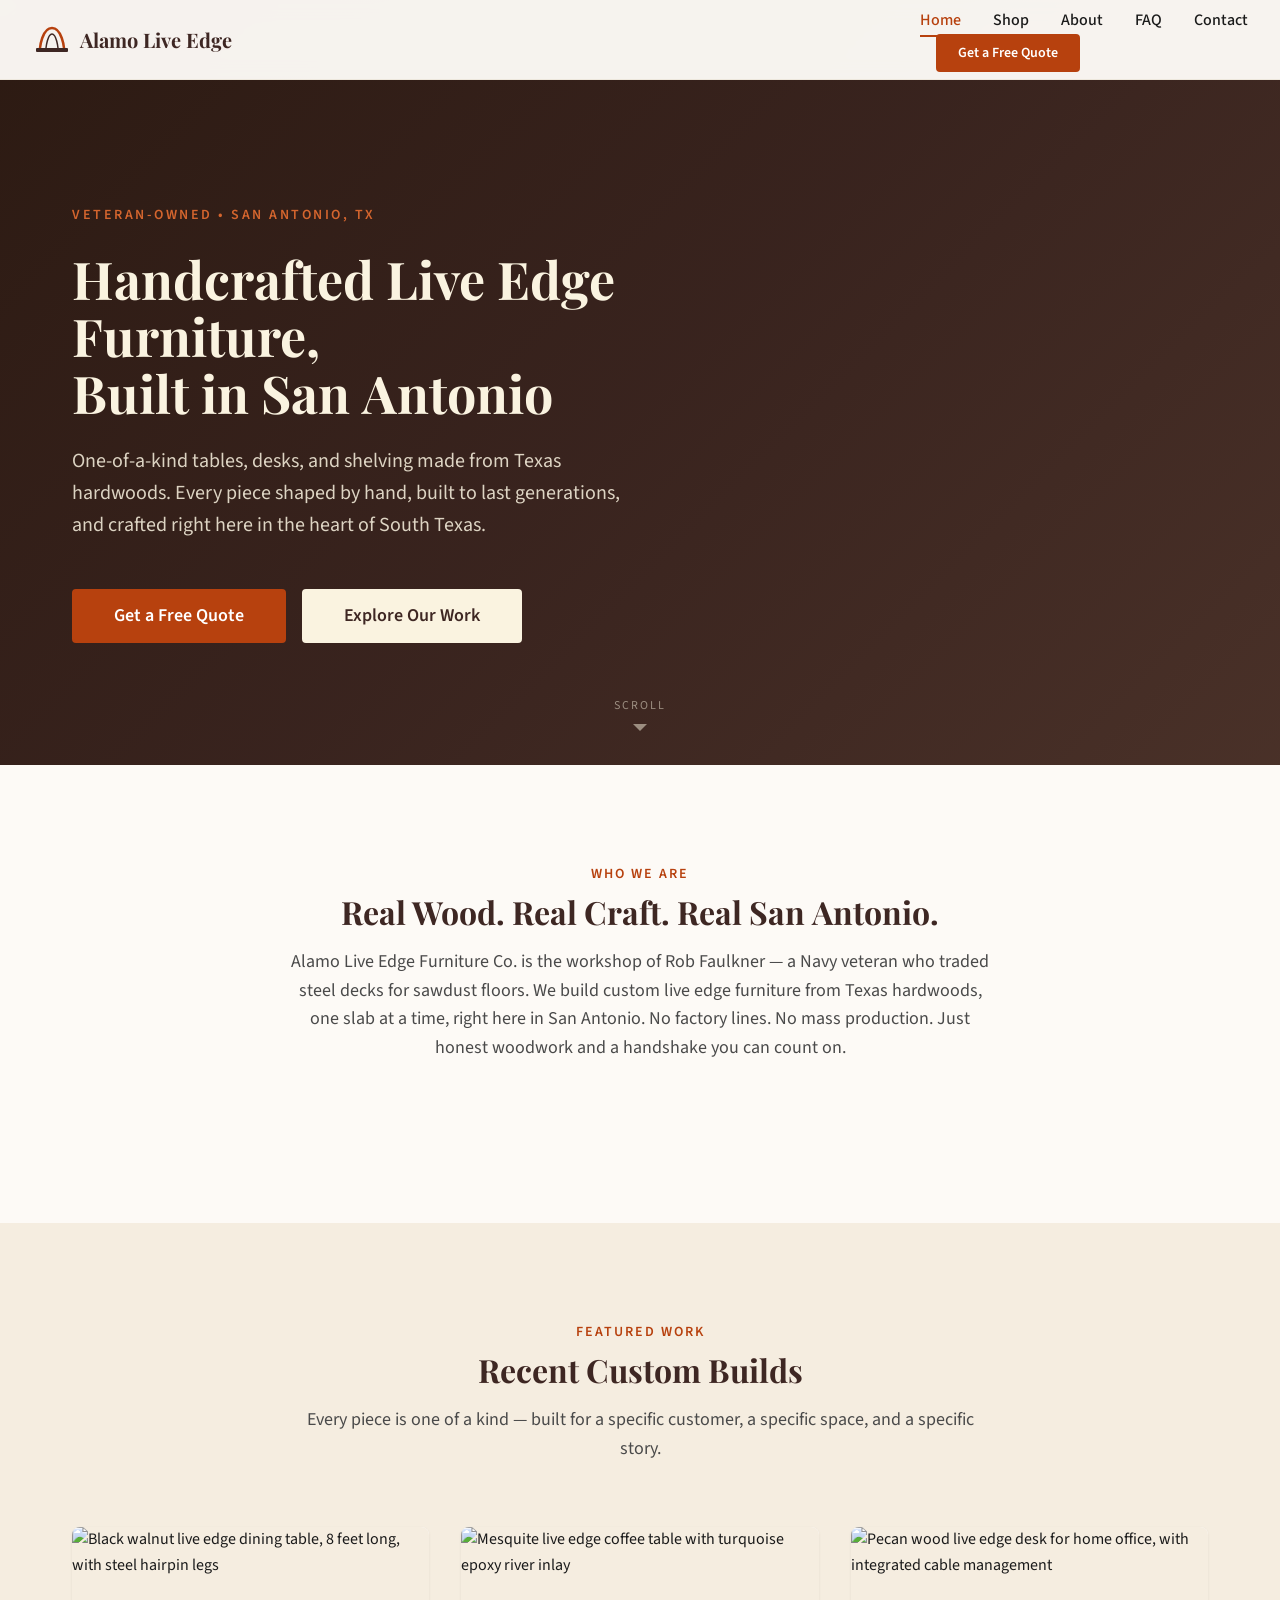
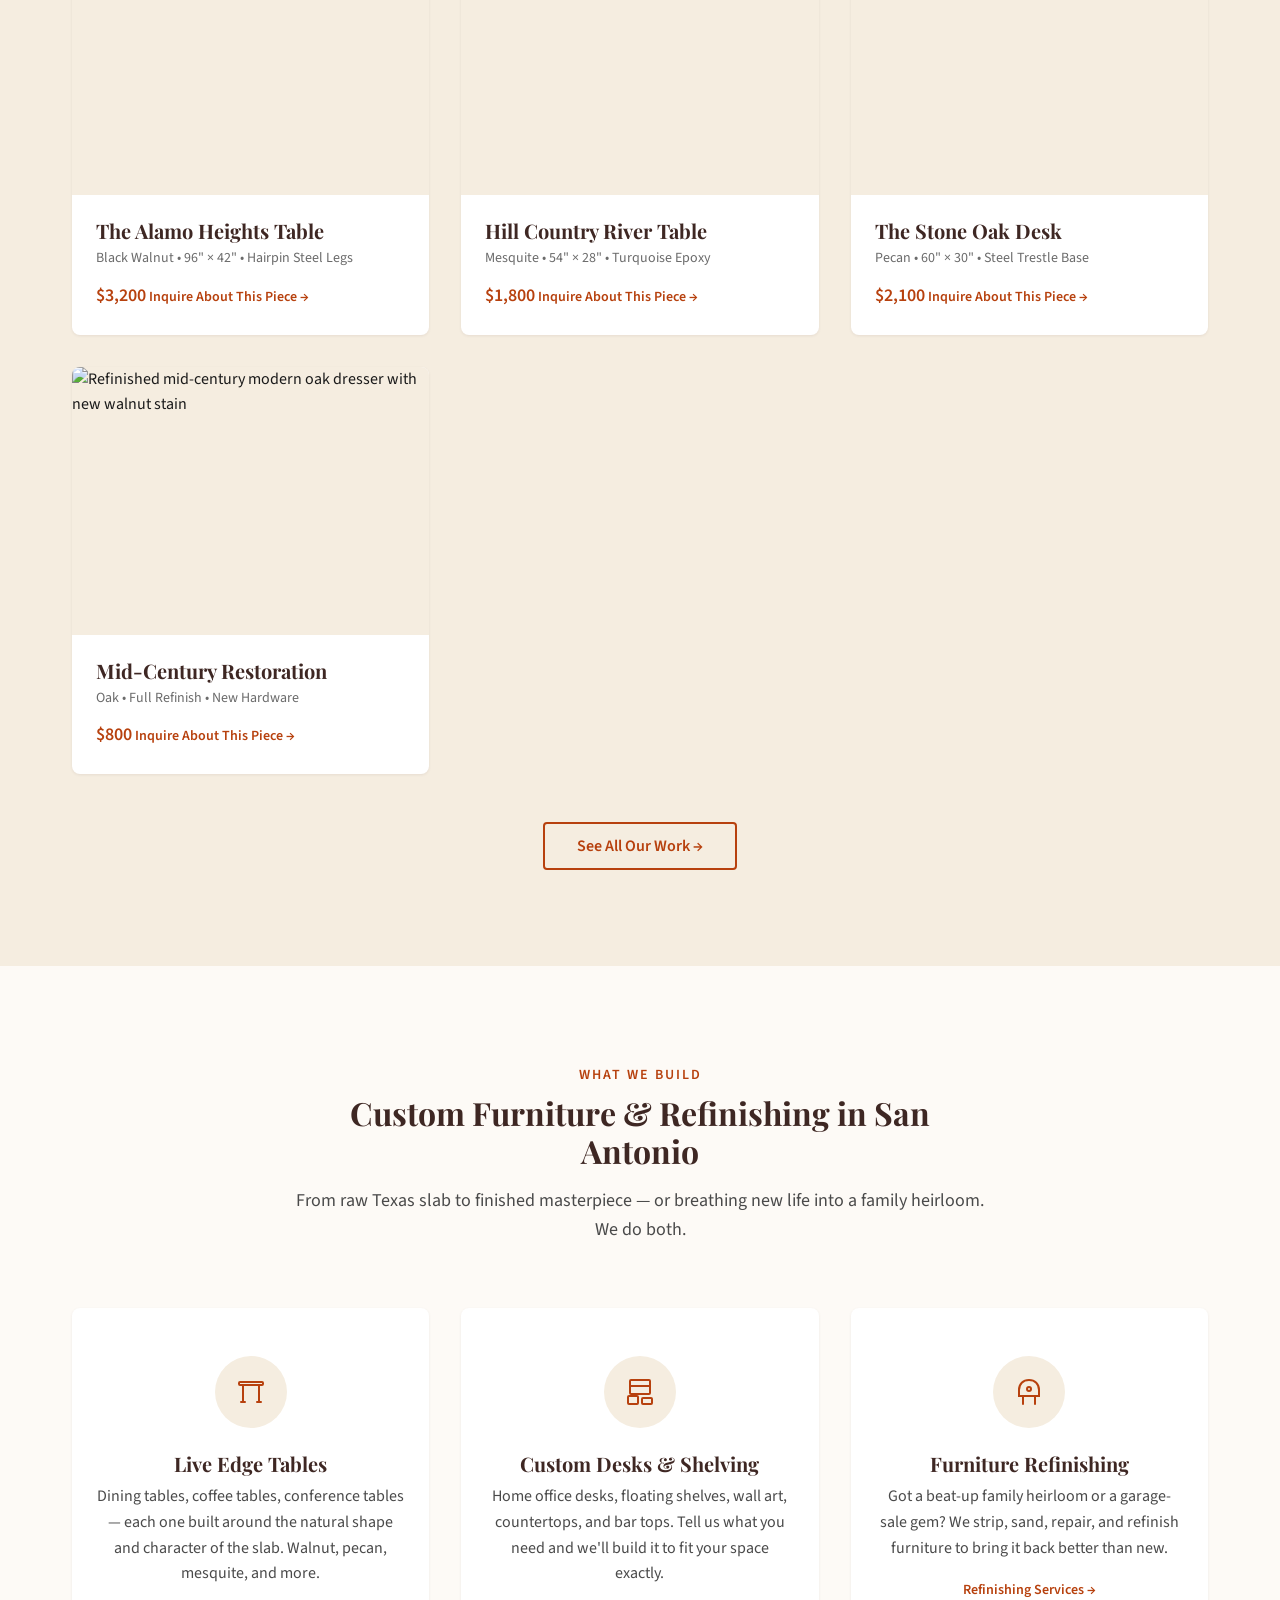
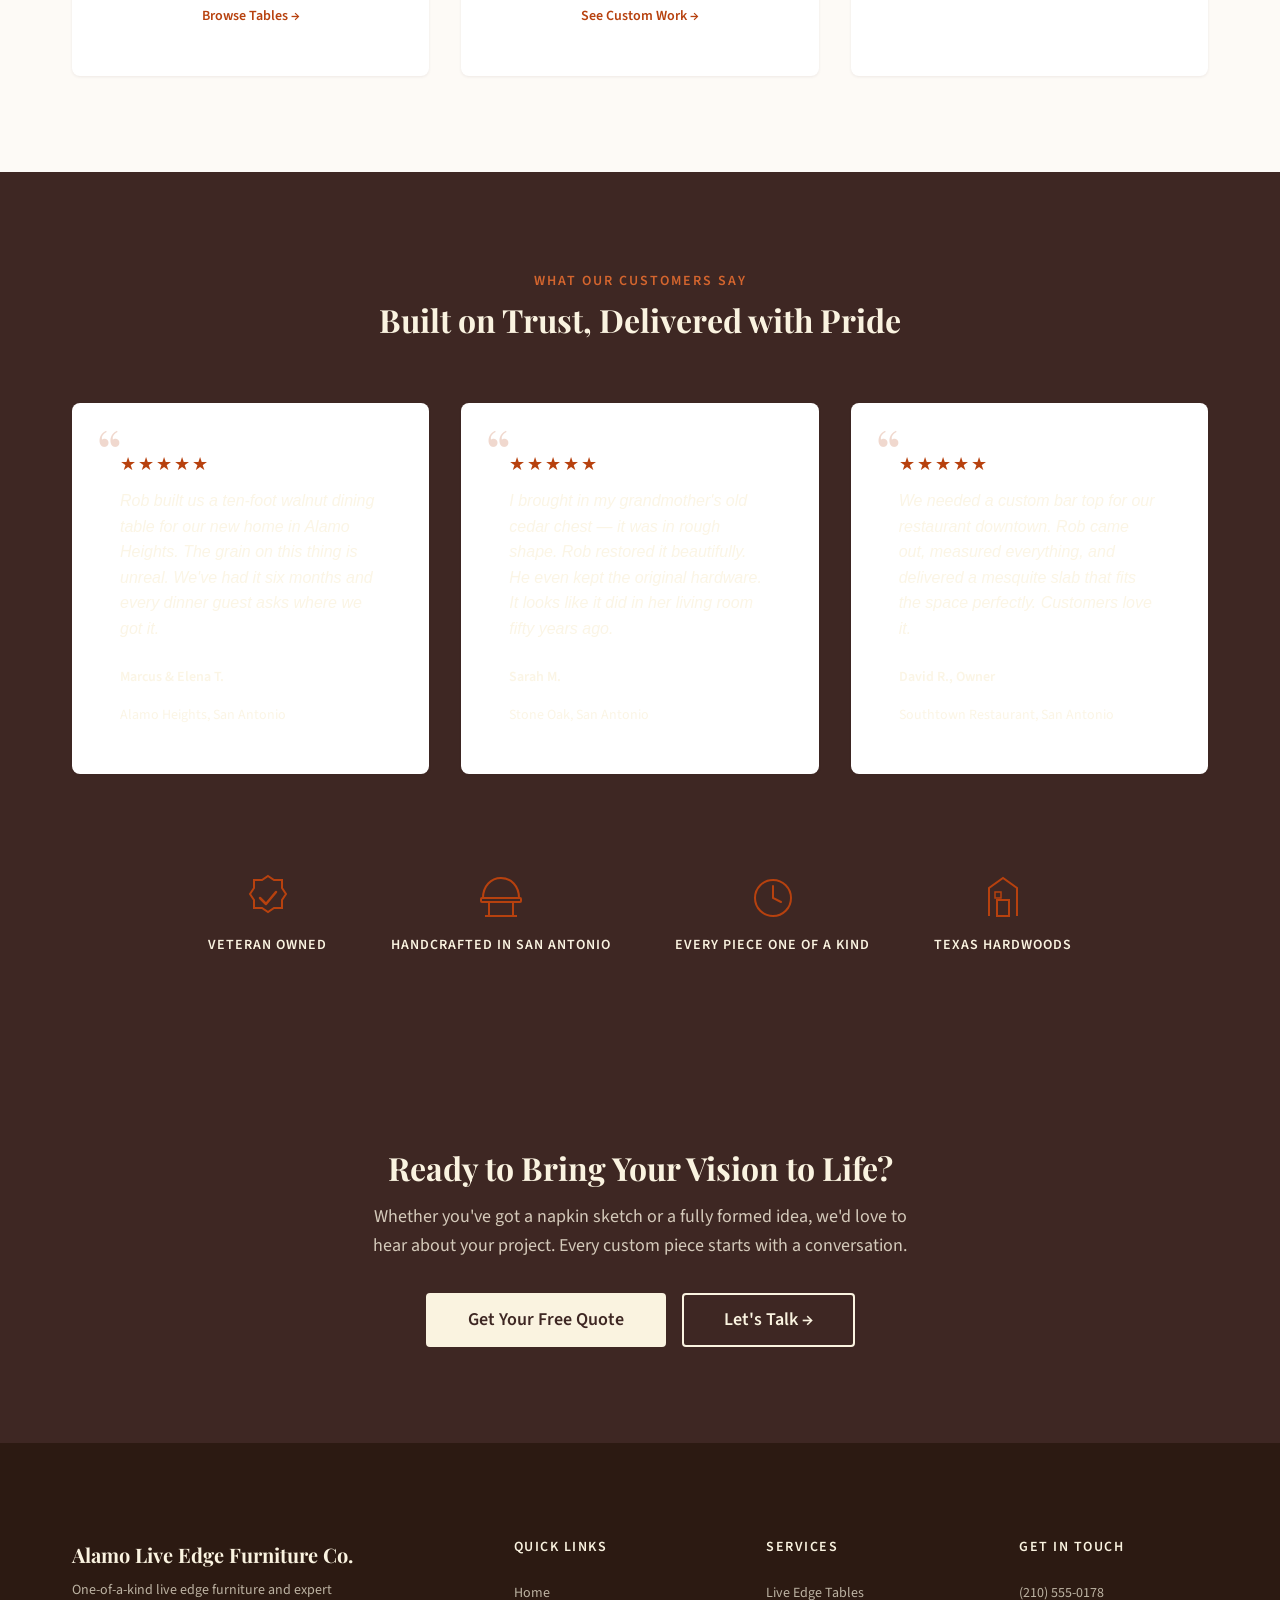
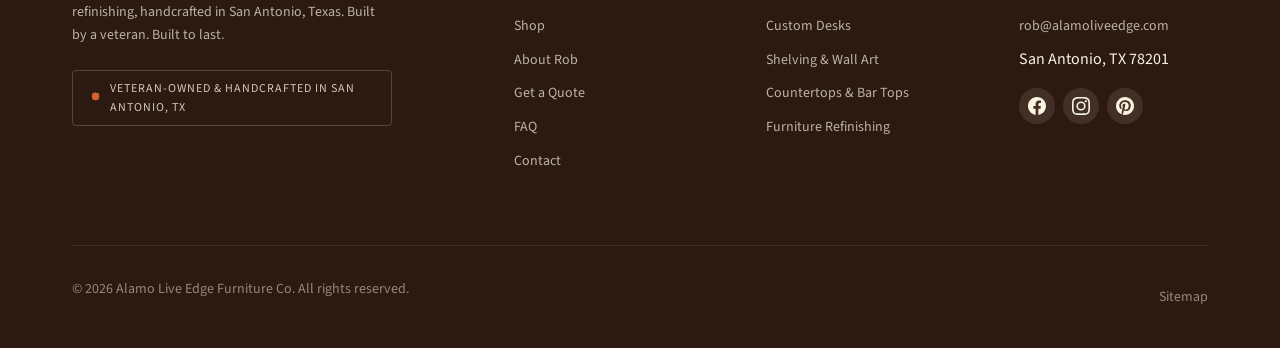
==== commit af14fc60: "Add photorealistic images from Pexels to replace all placeholder text Replace all text-only placehol" ====
--- a/index.html
+++ b/index.html
@@ -131,9 +131,7 @@
     <!-- ===== HERO SECTION ===== -->
     <section class="hero" aria-label="Welcome to Alamo Live Edge Furniture">
       <div class="hero__bg">
-        <div class="hero__bg-placeholder" aria-hidden="true">
-          Photo: Live edge walnut table in a warm San Antonio dining room
-        </div>
+        <img src="https://images.pexels.com/photos/1080696/pexels-photo-1080696.jpeg?auto=compress&cs=tinysrgb&w=1920" alt="Live edge walnut table in a warm San Antonio dining room" class="hero__bg-img" loading="eager">
       </div>
       <div class="hero__overlay" aria-hidden="true"></div>
 
@@ -179,7 +177,7 @@
           <!-- Featured Piece 1 -->
           <article class="gallery-card fade-in">
             <div class="gallery-card__image">
-              <img src="images/live-edge-walnut-dining-table.jpg" alt="Black walnut live edge dining table, 8 feet long, with steel hairpin legs" width="800" height="600" loading="lazy">
+              <img src="https://images.pexels.com/photos/8113036/pexels-photo-8113036.jpeg?auto=compress&cs=tinysrgb&w=800&h=600&fit=crop" alt="Black walnut live edge dining table, 8 feet long, with steel hairpin legs" class="gallery-card__img" loading="lazy">
               <div class="gallery-card__overlay">
                 <span class="gallery-card__overlay-text">View Details &rarr;</span>
               </div>
@@ -195,7 +193,7 @@
           <!-- Featured Piece 2 -->
           <article class="gallery-card fade-in" data-delay="100">
             <div class="gallery-card__image">
-              <img src="images/live-edge-walnut-coffee-table.jpg" alt="Mesquite live edge coffee table with turquoise epoxy river inlay" width="800" height="600" loading="lazy">
+              <img src="https://images.pexels.com/photos/7018400/pexels-photo-7018400.jpeg?auto=compress&cs=tinysrgb&w=800&h=600&fit=crop" alt="Mesquite live edge coffee table with turquoise epoxy river inlay" class="gallery-card__img" loading="lazy">
               <div class="gallery-card__overlay">
                 <span class="gallery-card__overlay-text">View Details &rarr;</span>
               </div>
@@ -211,7 +209,7 @@
           <!-- Featured Piece 3 -->
           <article class="gallery-card fade-in" data-delay="200">
             <div class="gallery-card__image">
-              <img src="images/live-edge-walnut-desk.jpg" alt="Pecan wood live edge desk for home office, with integrated cable management" width="800" height="600" loading="lazy">
+              <img src="https://images.pexels.com/photos/667838/pexels-photo-667838.jpeg?auto=compress&cs=tinysrgb&w=800&h=600&fit=crop" alt="Pecan wood live edge desk for home office, with integrated cable management" class="gallery-card__img" loading="lazy">
               <div class="gallery-card__overlay">
                 <span class="gallery-card__overlay-text">View Details &rarr;</span>
               </div>
@@ -227,10 +225,7 @@
           <!-- Featured Piece 4 -->
           <article class="gallery-card fade-in" data-delay="300">
             <div class="gallery-card__image">
-              <div class="gallery-card__placeholder" role="img" aria-label="Refinished mid-century modern oak dresser with new walnut stain">
-                <span class="gallery-card__placeholder-icon" aria-hidden="true">&#9744;</span>
-                <span>Photo: Refinished Mid-Century Oak Dresser</span>
-              </div>
+              <img src="https://images.pexels.com/photos/5865276/pexels-photo-5865276.jpeg?auto=compress&cs=tinysrgb&w=800&h=600&fit=crop" alt="Refinished mid-century modern oak dresser with new walnut stain" class="gallery-card__img" loading="lazy">
               <div class="gallery-card__overlay">
                 <span class="gallery-card__overlay-text">View Details &rarr;</span>
               </div>
--- a/css/styles.css
+++ b/css/styles.css
@@ -1,50 +1,37 @@
 /* ==========================================================================
-   Lone Star Live Edge — Main Stylesheet
-   Dark Premium Luxury Design System
+   Alamo Live Edge Furniture Co. — Main Stylesheet
+   Modern Rustic Luxury Design System
    San Antonio, TX | Veteran-Owned & Handcrafted
    ========================================================================== */
 
 /* --------------------------------------------------------------------------
    CSS Custom Properties (Design Tokens)
+   Easy to update brand colors, fonts, and spacing from one place.
    -------------------------------------------------------------------------- */
 :root {
-  /* Primary Backgrounds */
-  --color-bg: #0A0A0A;
-  --color-bg-alt: #1A1A1A;
-  --color-bg-tertiary: #2A2A2A;
-
-  /* Accent Colors */
-  --color-accent: #CC5500;
-  --color-accent-hover: #A34400;
-  --color-accent-light: #E8731A;
-  --color-metal: #C0C0C0;
-  --color-pewter: #8A8A8A;
-
-  /* Warm Wood Tones */
-  --color-saddle: #C8A87C;
-  --color-sand: #D9C4A0;
-
-  /* Text Colors */
-  --color-text: #F5F0EB;
-  --color-text-secondary: #B0ACA7;
-  --color-text-muted: #6B6762;
-
-  /* Status */
+  /* Colors */
+  --color-walnut: #3E2723;
+  --color-walnut-light: #5D4037;
+  --color-walnut-dark: #2C1A12;
+  --color-cream: #FAF3E0;
+  --color-copper: #B7410E;
+  --color-copper-light: #D4652E;
+  --color-copper-dark: #8C310A;
+  --color-bg: #FDFAF6;
+  --color-bg-alt: #F5EDE0;
+  --color-text: #1A1A1A;
+  --color-text-light: #4A4A4A;
+  --color-text-muted: #6B6B6B;
+  --color-white: #FFFFFF;
+  --color-border: #E0D5C7;
+  --color-border-light: #EDE7DC;
   --color-success: #2E7D32;
   --color-error: #C62828;
-
-  /* Overlay */
-  --color-overlay: rgba(0,0,0,0.7);
-
-  /* Border */
-  --color-border: #2A2A2A;
-  --color-border-light: #3A3A3A;
+  --color-focus: #B7410E;
 
   /* Typography */
-  --font-heading: 'Oswald', 'Arial Narrow', sans-serif;
-  --font-body: 'Lato', 'Source Sans Pro', 'Segoe UI', sans-serif;
-  --font-accent: 'Playfair Display', Georgia, serif;
-
+  --font-heading: 'Playfair Display', 'Georgia', 'Times New Roman', serif;
+  --font-body: 'Source Sans 3', 'Source Sans Pro', 'Segoe UI', 'Helvetica Neue', Arial, sans-serif;
   --font-size-base: 1rem;
   --font-size-sm: 0.875rem;
   --font-size-xs: 0.75rem;
@@ -53,51 +40,57 @@
   --font-size-2xl: 1.5rem;
   --font-size-3xl: 2rem;
   --font-size-4xl: 2.5rem;
-  --font-size-5xl: 3.5rem;
-
-  --line-height-tight: 1.1;
+  --font-size-5xl: 3.25rem;
+  --line-height-tight: 1.2;
   --line-height-base: 1.6;
   --line-height-loose: 1.8;
 
   /* Spacing */
-  --space-xs: 0.5rem;
-  --space-sm: 1rem;
-  --space-md: 1.5rem;
-  --space-lg: 2.5rem;
-  --space-xl: 4rem;
-  --space-2xl: 6.25rem;
+  --space-xs: 0.25rem;
+  --space-sm: 0.5rem;
+  --space-md: 1rem;
+  --space-lg: 1.5rem;
+  --space-xl: 2rem;
+  --space-2xl: 3rem;
+  --space-3xl: 4rem;
+  --space-4xl: 6rem;
+  --space-5xl: 8rem;
 
   /* Layout */
-  --max-width: 1440px;
-  --content-width: 720px;
+  --max-width: 1200px;
+  --max-width-narrow: 800px;
+  --max-width-wide: 1400px;
   --nav-height: 80px;
-  --nav-height-mobile: 64px;
+  --border-radius: 4px;
+  --border-radius-lg: 8px;
+
+  /* Shadows */
+  --shadow-sm: 0 1px 3px rgba(62, 39, 35, 0.08);
+  --shadow-md: 0 4px 12px rgba(62, 39, 35, 0.1);
+  --shadow-lg: 0 8px 30px rgba(62, 39, 35, 0.12);
+  --shadow-xl: 0 12px 40px rgba(62, 39, 35, 0.15);
 
   /* Transitions */
-  --transition: 0.3s ease;
-  --transition-slow: 0.6s ease;
-
-  /* Border Radius */
-  --radius: 2px;
-  --radius-md: 4px;
-}
-
-/* --------------------------------------------------------------------------
-   Reset & Base
+  --transition-fast: 150ms ease;
+  --transition-base: 300ms ease;
+  --transition-slow: 500ms ease;
+}
+
+/* --------------------------------------------------------------------------
+   Reset & Base Styles
    -------------------------------------------------------------------------- */
 *,
 *::before,
 *::after {
-  box-sizing: border-box;
   margin: 0;
   padding: 0;
+  box-sizing: border-box;
 }
 
 html {
-  font-size: 100%;
+  font-size: 16px;
   scroll-behavior: smooth;
-  -webkit-font-smoothing: antialiased;
-  -moz-osx-font-smoothing: grayscale;
+  -webkit-text-size-adjust: 100%;
 }
 
 body {
@@ -106,7 +99,8 @@
   line-height: var(--line-height-base);
   color: var(--color-text);
   background-color: var(--color-bg);
-  min-height: 100vh;
+  -webkit-font-smoothing: antialiased;
+  -moz-osx-font-smoothing: grayscale;
   overflow-x: hidden;
 }
 
@@ -117,2109 +111,76 @@
 }
 
 a {
-  color: var(--color-accent);
+  color: var(--color-copper);
   text-decoration: none;
-  transition: color var(--transition);
+  transition: color var(--transition-fast);
 }
 
 a:hover {
-  color: var(--color-accent-light);
+  color: var(--color-copper-dark);
+}
+
+a:focus-visible {
+  outline: 3px solid var(--color-focus);
+  outline-offset: 2px;
+  border-radius: 2px;
 }
 
 ul, ol {
   list-style: none;
 }
 
+button, input, select, textarea {
+  font-family: inherit;
+  font-size: inherit;
+  line-height: inherit;
+}
+
 button {
-  font-family: inherit;
   cursor: pointer;
   border: none;
   background: none;
 }
 
-input, textarea, select {
-  font-family: inherit;
-  font-size: inherit;
-}
-
 h1, h2, h3, h4, h5, h6 {
   font-family: var(--font-heading);
-  color: var(--color-text);
+  color: var(--color-walnut);
   line-height: var(--line-height-tight);
-  text-transform: uppercase;
-  letter-spacing: 0.05em;
-  font-weight: 600;
-}
-
-h1 {
-  font-size: clamp(2.25rem, 5vw, 4rem);
-}
-
-h2 {
-  font-size: clamp(1.75rem, 4vw, 3rem);
-}
-
-h3 {
-  font-size: clamp(1.375rem, 2.5vw, 2rem);
-}
-
-h4 {
-  font-size: clamp(1.125rem, 2vw, 1.5rem);
-}
+  font-weight: 700;
+}
+
+h1 { font-size: var(--font-size-4xl); margin-bottom: var(--space-lg); }
+h2 { font-size: var(--font-size-3xl); margin-bottom: var(--space-md); }
+h3 { font-size: var(--font-size-2xl); margin-bottom: var(--space-md); }
+h4 { font-size: var(--font-size-xl); margin-bottom: var(--space-sm); }
 
 p {
-  max-width: var(--content-width);
-  color: var(--color-text-secondary);
-  line-height: var(--line-height-loose);
-}
-
-/* --------------------------------------------------------------------------
-   Layout
+  margin-bottom: var(--space-md);
+  color: var(--color-text-light);
+}
+
+p:last-child {
+  margin-bottom: 0;
+}
+
+/* --------------------------------------------------------------------------
+   Utility Classes
    -------------------------------------------------------------------------- */
 .container {
+  width: 100%;
   max-width: var(--max-width);
   margin: 0 auto;
-  padding: 0 5rem;
-}
-
-@media (max-width: 1023px) {
-  .container {
-    padding: 0 2.5rem;
-  }
-}
-
-@media (max-width: 767px) {
-  .container {
-    padding: 0 1.25rem;
-  }
-}
-
-.text-center {
-  text-align: center;
-}
-
-/* --------------------------------------------------------------------------
-   Section Spacing
-   -------------------------------------------------------------------------- */
-.section {
-  padding: var(--space-2xl) 0;
-}
-
-.section--alt {
-  background-color: var(--color-bg-alt);
-}
-
-.section--dark {
-  background-color: var(--color-bg);
-}
-
-.section-header {
-  text-align: center;
-  margin-bottom: var(--space-xl);
-}
-
-.section-header p {
-  margin: var(--space-md) auto 0;
-  max-width: var(--content-width);
-}
-
-.section-label {
-  display: inline-block;
-  font-family: var(--font-heading);
-  font-size: var(--font-size-sm);
-  text-transform: uppercase;
-  letter-spacing: 0.15em;
-  color: var(--color-accent);
-  margin-bottom: var(--space-sm);
-}
-
-@media (max-width: 1023px) {
-  .section {
-    padding: 3.75rem 0;
-  }
-}
-
-@media (max-width: 767px) {
-  .section {
-    padding: 2.5rem 0;
-  }
-}
-
-/* --------------------------------------------------------------------------
-   Buttons
-   -------------------------------------------------------------------------- */
-.btn {
-  display: inline-flex;
-  align-items: center;
-  justify-content: center;
-  font-family: var(--font-heading);
-  font-weight: 600;
-  text-transform: uppercase;
-  letter-spacing: 0.08em;
-  border-radius: var(--radius);
-  transition: all var(--transition);
-  cursor: pointer;
-  text-decoration: none;
-  gap: 0.5rem;
-  white-space: nowrap;
-}
-
-.btn:active {
-  transform: scale(0.98);
-}
-
-/* Primary - Burnt Orange */
-.btn--primary {
-  background-color: var(--color-accent);
-  color: var(--color-bg);
-  padding: 1rem 2.5rem;
-  font-size: var(--font-size-sm);
-}
-
-.btn--primary:hover {
-  background-color: var(--color-accent-hover);
-  color: var(--color-bg);
-  box-shadow: 0 0 20px rgba(204,85,0,0.3);
-}
-
-/* Secondary - Silver Outline */
-.btn--secondary {
-  border: 2px solid var(--color-metal);
-  color: var(--color-metal);
-  background: transparent;
-  padding: calc(1rem - 2px) calc(2.5rem - 2px);
-  font-size: var(--font-size-sm);
-}
-
-.btn--secondary:hover {
-  background-color: var(--color-metal);
-  color: var(--color-bg);
-}
-
-/* Ghost */
-.btn--ghost {
-  border: 1px solid var(--color-text-muted);
-  color: var(--color-text-secondary);
-  background: transparent;
-  padding: calc(1rem - 1px) calc(2.5rem - 1px);
-  font-size: var(--font-size-sm);
-}
-
-.btn--ghost:hover {
-  border-color: var(--color-accent);
-  color: var(--color-accent);
-}
-
-/* Sizes */
-.btn--lg {
-  padding: 1.125rem 3rem;
-  font-size: var(--font-size-base);
-}
-
-.btn--sm {
-  padding: 0.625rem 1.5rem;
-  font-size: var(--font-size-xs);
-}
-
-.btn-group {
-  display: flex;
-  gap: var(--space-sm);
-  flex-wrap: wrap;
-}
-
-@media (max-width: 767px) {
-  .btn--lg {
-    padding: 1rem 2rem;
-    font-size: var(--font-size-sm);
-    width: 100%;
-  }
-
-  .btn-group {
-    flex-direction: column;
-  }
-}
-
-/* --------------------------------------------------------------------------
-   Announcement Bar
-   -------------------------------------------------------------------------- */
-.announcement-bar {
-  background-color: var(--color-accent);
-  color: var(--color-bg);
-  text-align: center;
-  padding: 0.625rem 1rem;
-  font-family: var(--font-heading);
-  font-size: var(--font-size-sm);
-  text-transform: uppercase;
-  letter-spacing: 0.1em;
-}
-
-.announcement-bar a {
-  color: var(--color-bg);
-  text-decoration: underline;
-}
-
-/* --------------------------------------------------------------------------
-   Navigation
-   -------------------------------------------------------------------------- */
-.site-header {
-  position: fixed;
-  top: 0;
-  left: 0;
-  right: 0;
-  z-index: 1000;
-  height: var(--nav-height);
-  background-color: var(--color-bg);
-  border-bottom: 1px solid var(--color-border);
-  transition: all var(--transition);
-}
-
-.site-header--scrolled {
-  background-color: rgba(10,10,10,0.95);
-  backdrop-filter: blur(10px);
-  -webkit-backdrop-filter: blur(10px);
-}
-
-.nav {
-  display: flex;
-  align-items: center;
-  justify-content: space-between;
-  height: 100%;
-  max-width: var(--max-width);
-  margin: 0 auto;
-  padding: 0 5rem;
-}
-
-.nav__logo {
-  display: flex;
-  align-items: center;
-  gap: 0.75rem;
-  font-family: var(--font-heading);
-  font-size: 1.25rem;
-  font-weight: 700;
-  color: var(--color-text);
-  text-transform: uppercase;
-  letter-spacing: 0.08em;
-  text-decoration: none;
-  white-space: nowrap;
-}
-
-.nav__logo:hover {
-  color: var(--color-accent);
-}
-
-.nav__logo-icon svg {
-  width: 36px;
-  height: 36px;
-}
-
-.nav__menu {
-  display: flex;
-  align-items: center;
-  gap: var(--space-lg);
-}
-
-.nav__links {
-  display: flex;
-  gap: var(--space-md);
-}
-
-.nav__link {
-  font-family: var(--font-heading);
-  font-size: 0.9375rem;
-  text-transform: uppercase;
-  letter-spacing: 0.08em;
-  color: var(--color-text-secondary);
-  padding: 0.5rem 0;
-  text-decoration: none;
-  position: relative;
-  transition: color var(--transition);
-}
-
-.nav__link::after {
-  content: '';
-  position: absolute;
-  bottom: 0;
-  left: 0;
-  width: 0;
-  height: 2px;
-  background-color: var(--color-accent);
-  transition: width var(--transition);
-}
-
-.nav__link:hover,
-.nav__link--active {
-  color: var(--color-accent);
-}
-
-.nav__link:hover::after,
-.nav__link--active::after {
-  width: 100%;
-}
-
-.nav__toggle {
-  display: none;
-  flex-direction: column;
-  gap: 5px;
-  padding: 0.5rem;
-  z-index: 1001;
-}
-
-.nav__toggle-bar {
-  display: block;
-  width: 24px;
-  height: 2px;
-  background-color: var(--color-text);
-  transition: all var(--transition);
-}
-
-.nav__overlay {
-  display: none;
-}
-
-@media (max-width: 1023px) {
-  .nav {
-    padding: 0 2.5rem;
-  }
-}
-
-@media (max-width: 767px) {
-  .site-header {
-    height: var(--nav-height-mobile);
-  }
-
-  .nav {
-    padding: 0 1.25rem;
-  }
-
-  .nav__toggle {
-    display: flex;
-  }
-
-  .nav__menu {
-    position: fixed;
-    top: 0;
-    left: 0;
-    right: 0;
-    bottom: 0;
-    background-color: var(--color-bg);
-    flex-direction: column;
-    justify-content: center;
-    align-items: center;
-    gap: var(--space-lg);
-    transform: translateX(100%);
-    transition: transform var(--transition);
-    z-index: 1000;
-  }
-
-  .nav__menu--open {
-    transform: translateX(0);
-  }
-
-  .nav__links {
-    flex-direction: column;
-    align-items: center;
-    gap: var(--space-md);
-  }
-
-  .nav__link {
-    font-size: 1.75rem;
-  }
-
-  .nav__overlay {
-    display: block;
-    position: fixed;
-    top: 0;
-    left: 0;
-    right: 0;
-    bottom: 0;
-    background-color: var(--color-overlay);
-    z-index: 999;
-    opacity: 0;
-    visibility: hidden;
-    transition: all var(--transition);
-  }
-
-  .nav__overlay--visible {
-    opacity: 1;
-    visibility: visible;
-  }
-
-  /* Hamburger animation */
-  .nav__toggle[aria-expanded="true"] .nav__toggle-bar:nth-child(1) {
-    transform: rotate(45deg) translate(5px, 5px);
-  }
-  .nav__toggle[aria-expanded="true"] .nav__toggle-bar:nth-child(2) {
-    opacity: 0;
-  }
-  .nav__toggle[aria-expanded="true"] .nav__toggle-bar:nth-child(3) {
-    transform: rotate(-45deg) translate(5px, -5px);
-  }
-}
-
-/* --------------------------------------------------------------------------
-   Hero Section
-   -------------------------------------------------------------------------- */
-.hero {
-  position: relative;
-  min-height: 100vh;
-  display: flex;
-  align-items: center;
-  justify-content: flex-start;
-  overflow: hidden;
-  margin-top: var(--nav-height);
-}
-
-.hero__bg {
-  position: absolute;
-  inset: 0;
-  z-index: 0;
-}
-
-.hero__bg-placeholder {
-  width: 100%;
-  height: 100%;
-  background: linear-gradient(135deg, #1A1A1A 0%, #0A0A0A 40%, #2A1A0A 100%);
-  display: flex;
-  align-items: center;
-  justify-content: center;
-  color: var(--color-text-muted);
-  font-size: var(--font-size-sm);
-  text-align: center;
-  padding: 2rem;
-}
-
-.hero__bg img {
-  width: 100%;
-  height: 100%;
-  object-fit: cover;
-}
-
-.hero__overlay {
-  position: absolute;
-  inset: 0;
-  background: linear-gradient(
-    to right,
-    rgba(10,10,10,0.85) 0%,
-    rgba(10,10,10,0.6) 50%,
-    rgba(10,10,10,0.3) 100%
-  );
-  z-index: 1;
-}
-
-.hero__content {
-  position: relative;
-  z-index: 2;
-  max-width: 700px;
-  padding: var(--space-xl) 0;
-}
-
-.hero__label {
-  display: inline-block;
-  font-family: var(--font-heading);
-  font-size: var(--font-size-sm);
-  text-transform: uppercase;
-  letter-spacing: 0.2em;
-  color: var(--color-accent);
-  margin-bottom: var(--space-md);
-}
-
-.hero__tagline {
-  font-family: var(--font-accent);
-  font-style: italic;
-  font-size: clamp(1.25rem, 2.5vw, 1.75rem);
-  color: var(--color-saddle);
-  margin-bottom: var(--space-md);
-}
-
-.hero__title {
-  margin-bottom: var(--space-md);
-  line-height: 1.05;
-}
-
-.hero__subtitle {
-  font-size: var(--font-size-lg);
-  color: var(--color-text-secondary);
-  line-height: var(--line-height-loose);
-  margin-bottom: var(--space-lg);
-  max-width: 600px;
-}
-
-.hero__ctas {
-  display: flex;
-  gap: var(--space-sm);
-  flex-wrap: wrap;
-}
-
-.hero__scroll {
-  position: absolute;
-  bottom: 2rem;
-  left: 50%;
-  transform: translateX(-50%);
-  z-index: 2;
-  display: flex;
-  flex-direction: column;
-  align-items: center;
-  gap: 0.5rem;
-  color: var(--color-text-muted);
-  font-family: var(--font-heading);
-  font-size: var(--font-size-xs);
-  text-transform: uppercase;
-  letter-spacing: 0.15em;
-  animation: scrollBounce 2s infinite;
-}
-
-@keyframes scrollBounce {
-  0%, 100% { transform: translateX(-50%) translateY(0); }
-  50% { transform: translateX(-50%) translateY(8px); }
-}
-
-/* Hero compact variant for inner pages */
-.hero--compact {
-  min-height: 50vh;
-}
-
-.hero--compact .hero__content {
-  padding: var(--space-lg) 0;
-}
-
-@media (max-width: 767px) {
-  .hero {
-    margin-top: var(--nav-height-mobile);
-    min-height: 90vh;
-  }
-
-  .hero__overlay {
-    background: linear-gradient(
-      to bottom,
-      rgba(10,10,10,0.7) 0%,
-      rgba(10,10,10,0.85) 100%
-    );
-  }
-
-  .hero__content {
-    text-align: center;
-  }
-
-  .hero__subtitle {
-    margin-left: auto;
-    margin-right: auto;
-  }
-
-  .hero__ctas {
-    justify-content: center;
-    flex-direction: column;
-  }
-
-  .hero__scroll {
-    display: none;
-  }
-}
-
-/* --------------------------------------------------------------------------
-   Brand Story Section (Split Layout)
-   -------------------------------------------------------------------------- */
-.brand-story {
-  display: grid;
-  grid-template-columns: 1fr 1fr;
-  gap: var(--space-xl);
-  align-items: center;
-}
-
-.brand-story__images {
-  display: grid;
-  grid-template-columns: 1fr 1fr;
-  gap: var(--space-sm);
-}
-
-.brand-story__img {
-  background-color: var(--color-bg-alt);
-  border-radius: var(--radius);
-  overflow: hidden;
-  aspect-ratio: 3/4;
-}
-
-.brand-story__img-placeholder {
-  width: 100%;
-  height: 100%;
-  display: flex;
-  align-items: center;
-  justify-content: center;
-  color: var(--color-text-muted);
-  font-size: var(--font-size-xs);
-  text-align: center;
-  padding: 1rem;
-  background: linear-gradient(135deg, #1A1A1A 0%, #2A2A2A 100%);
-}
-
-.brand-story__content h2 {
-  margin-bottom: var(--space-md);
-}
-
-.brand-story__content p {
-  margin-bottom: var(--space-sm);
-}
-
-.brand-story__content .btn {
-  margin-top: var(--space-md);
-}
-
-@media (max-width: 767px) {
-  .brand-story {
-    grid-template-columns: 1fr;
-    gap: var(--space-lg);
-  }
-}
-
-/* --------------------------------------------------------------------------
-   Category Cards / Featured Work
-   -------------------------------------------------------------------------- */
-.category-grid {
-  display: grid;
-  grid-template-columns: repeat(4, 1fr);
-  gap: var(--space-md);
-}
-
-.category-card {
-  position: relative;
-  overflow: hidden;
-  border-radius: var(--radius);
-  aspect-ratio: 1;
-  cursor: pointer;
-  text-decoration: none;
-  display: block;
-}
-
-.category-card__image {
-  width: 100%;
-  height: 100%;
-  background: linear-gradient(135deg, #1A1A1A, #2A2A2A);
-  transition: transform var(--transition-slow);
-}
-
-.category-card__image-placeholder {
-  width: 100%;
-  height: 100%;
-  display: flex;
-  align-items: center;
-  justify-content: center;
-  color: var(--color-text-muted);
-  font-size: var(--font-size-xs);
-  text-align: center;
-  padding: 1rem;
-}
-
-.category-card__image img {
-  width: 100%;
-  height: 100%;
-  object-fit: cover;
-  transition: transform var(--transition-slow);
-}
-
-.category-card:hover .category-card__image,
-.category-card:hover .category-card__image img {
-  transform: scale(1.05);
-}
-
-.category-card__overlay {
-  position: absolute;
-  inset: 0;
-  background: linear-gradient(to top, rgba(10,10,10,0.9) 0%, rgba(10,10,10,0.2) 60%);
-  display: flex;
-  flex-direction: column;
-  justify-content: flex-end;
-  padding: var(--space-md);
-  transition: background var(--transition);
-}
-
-.category-card:hover .category-card__overlay {
-  background: linear-gradient(to top, rgba(10,10,10,0.95) 0%, rgba(10,10,10,0.4) 60%);
-}
-
-.category-card__title {
-  font-size: var(--font-size-xl);
-  margin-bottom: 0.25rem;
-}
-
-.category-card__desc {
-  font-size: var(--font-size-sm);
-  color: var(--color-text-secondary);
-  line-height: 1.4;
-}
-
-.category-card__cta {
-  font-family: var(--font-heading);
-  font-size: var(--font-size-sm);
-  text-transform: uppercase;
-  letter-spacing: 0.1em;
-  color: var(--color-accent);
-  margin-top: var(--space-xs);
-  opacity: 0;
-  transform: translateY(8px);
-  transition: all var(--transition);
-}
-
-.category-card:hover .category-card__cta {
-  opacity: 1;
-  transform: translateY(0);
-}
-
-@media (max-width: 1023px) {
-  .category-grid {
-    grid-template-columns: repeat(2, 1fr);
-  }
-}
-
-@media (max-width: 480px) {
-  .category-grid {
-    grid-template-columns: 1fr;
-  }
-}
-
-/* --------------------------------------------------------------------------
-   Featured Products Grid
-   -------------------------------------------------------------------------- */
-.product-grid {
-  display: grid;
-  grid-template-columns: repeat(3, 1fr);
-  gap: var(--space-md);
-}
-
-.product-card {
-  background-color: var(--color-bg-alt);
-  border-radius: var(--radius);
-  overflow: hidden;
-  transition: transform var(--transition);
-  text-decoration: none;
-  display: block;
-}
-
-.product-card:hover {
-  transform: translateY(-4px);
-}
-
-.product-card__image {
-  aspect-ratio: 1;
-  overflow: hidden;
-  background: linear-gradient(135deg, #1A1A1A, #2A2A2A);
-}
-
-.product-card__image-placeholder {
-  width: 100%;
-  height: 100%;
-  display: flex;
-  align-items: center;
-  justify-content: center;
-  color: var(--color-text-muted);
-  font-size: var(--font-size-xs);
-  text-align: center;
-  padding: 1rem;
-}
-
-.product-card__image img {
-  width: 100%;
-  height: 100%;
-  object-fit: cover;
-  transition: transform var(--transition-slow);
-}
-
-.product-card:hover .product-card__image img {
-  transform: scale(1.05);
-}
-
-.product-card__body {
-  padding: var(--space-md);
-}
-
-.product-card__species {
-  font-family: var(--font-heading);
-  font-size: var(--font-size-xs);
-  text-transform: uppercase;
-  letter-spacing: 0.1em;
-  color: var(--color-saddle);
-  margin-bottom: 0.25rem;
-}
-
-.product-card__title {
-  font-size: var(--font-size-lg);
-  text-transform: none;
-  letter-spacing: 0;
-  margin-bottom: 0.5rem;
-}
-
-.product-card__meta {
-  font-size: var(--font-size-sm);
-  color: var(--color-text-muted);
-  margin-bottom: var(--space-xs);
-}
-
-.product-card__price {
-  font-family: var(--font-heading);
-  font-size: var(--font-size-xl);
-  color: var(--color-text);
-}
-
-.product-card__badge {
-  display: inline-block;
-  font-family: var(--font-heading);
-  font-size: var(--font-size-xs);
-  text-transform: uppercase;
-  letter-spacing: 0.1em;
-  color: var(--color-accent);
-  border: 1px solid var(--color-accent);
-  padding: 0.25rem 0.75rem;
-  border-radius: var(--radius);
-  margin-top: var(--space-xs);
-}
-
-@media (max-width: 1023px) {
-  .product-grid {
-    grid-template-columns: repeat(2, 1fr);
-  }
-}
-
-@media (max-width: 480px) {
-  .product-grid {
-    grid-template-columns: 1fr;
-  }
-}
-
-/* --------------------------------------------------------------------------
-   Trust Signals / Why Choose
-   -------------------------------------------------------------------------- */
-.trust-grid {
-  display: grid;
-  grid-template-columns: repeat(3, 1fr);
-  gap: var(--space-md);
-}
-
-.trust-card {
-  text-align: center;
-  padding: var(--space-lg) var(--space-md);
-  background-color: var(--color-bg-alt);
-  border-radius: var(--radius);
-  border: 1px solid var(--color-border);
-  transition: border-color var(--transition);
-}
-
-.trust-card:hover {
-  border-color: var(--color-accent);
-}
-
-.trust-card__icon {
-  width: 56px;
-  height: 56px;
-  margin: 0 auto var(--space-sm);
-  color: var(--color-accent);
-}
-
-.trust-card__icon svg {
-  width: 100%;
-  height: 100%;
-}
-
-.trust-card__title {
-  font-size: var(--font-size-lg);
-  margin-bottom: 0.5rem;
-}
-
-.trust-card__text {
-  font-size: var(--font-size-sm);
-  color: var(--color-text-muted);
-  max-width: 100%;
-}
-
-@media (max-width: 1023px) {
-  .trust-grid {
-    grid-template-columns: repeat(2, 1fr);
-  }
-}
-
-@media (max-width: 480px) {
-  .trust-grid {
-    grid-template-columns: 1fr;
-  }
-}
-
-/* --------------------------------------------------------------------------
-   Process Steps
-   -------------------------------------------------------------------------- */
-.process-grid {
-  display: grid;
-  grid-template-columns: repeat(4, 1fr);
-  gap: var(--space-md);
-  position: relative;
-}
-
-.process-grid::before {
-  content: '';
-  position: absolute;
-  top: 2rem;
-  left: 12.5%;
-  right: 12.5%;
-  height: 2px;
-  background: linear-gradient(to right, var(--color-accent), var(--color-border), var(--color-accent));
-  z-index: 0;
-}
-
-.process-step {
-  text-align: center;
-  position: relative;
-  z-index: 1;
-}
-
-.process-step__number {
-  width: 64px;
-  height: 64px;
-  border-radius: 50%;
-  background-color: var(--color-bg);
-  border: 2px solid var(--color-accent);
-  display: flex;
-  align-items: center;
-  justify-content: center;
-  margin: 0 auto var(--space-sm);
-  font-family: var(--font-heading);
-  font-size: var(--font-size-2xl);
-  color: var(--color-accent);
-  font-weight: 700;
-}
-
-.process-step__title {
-  font-size: var(--font-size-lg);
-  margin-bottom: 0.5rem;
-}
-
-.process-step__text {
-  font-size: var(--font-size-sm);
-  color: var(--color-text-muted);
-  max-width: 100%;
-}
-
-@media (max-width: 767px) {
-  .process-grid {
-    grid-template-columns: 1fr 1fr;
-    gap: var(--space-lg) var(--space-md);
-  }
-
-  .process-grid::before {
-    display: none;
-  }
-}
-
-@media (max-width: 480px) {
-  .process-grid {
-    grid-template-columns: 1fr;
-  }
-}
-
-/* --------------------------------------------------------------------------
-   Testimonials
-   -------------------------------------------------------------------------- */
-.testimonials-section {
-  position: relative;
-  overflow: hidden;
-}
-
-.testimonials-section__bg {
-  position: absolute;
-  inset: 0;
-  background: linear-gradient(135deg, #1A1A1A 0%, #0A0A0A 100%);
-  z-index: 0;
-}
-
-.testimonials-section__overlay {
-  position: absolute;
-  inset: 0;
-  background: var(--color-overlay);
-  z-index: 1;
-}
-
-.testimonials-grid {
-  display: grid;
-  grid-template-columns: repeat(2, 1fr);
-  gap: var(--space-md);
-  position: relative;
-  z-index: 2;
-}
-
-.testimonial-card {
-  background-color: rgba(26,26,26,0.8);
-  border: 1px solid var(--color-border);
-  border-radius: var(--radius);
-  padding: var(--space-lg);
-}
-
-.testimonial-card__stars {
-  color: var(--color-accent);
-  font-size: var(--font-size-lg);
-  margin-bottom: var(--space-sm);
-  letter-spacing: 0.1em;
-}
-
-.testimonial-card__text {
-  font-family: var(--font-accent);
-  font-style: italic;
-  font-size: var(--font-size-lg);
-  color: var(--color-saddle);
-  line-height: var(--line-height-base);
-  margin-bottom: var(--space-md);
-  max-width: 100%;
-}
-
-.testimonial-card__author {
-  font-family: var(--font-heading);
-  font-size: var(--font-size-base);
-  text-transform: uppercase;
-  letter-spacing: 0.05em;
-  color: var(--color-text);
-  margin-bottom: 0.125rem;
-}
-
-.testimonial-card__location {
-  font-size: var(--font-size-sm);
-  color: var(--color-text-muted);
-}
-
-.trust-badges {
-  display: flex;
-  justify-content: center;
-  gap: var(--space-xl);
-  margin-top: var(--space-xl);
-  flex-wrap: wrap;
-  position: relative;
-  z-index: 2;
-}
-
-.trust-badge {
-  display: flex;
-  flex-direction: column;
-  align-items: center;
-  gap: 0.5rem;
-  text-align: center;
-}
-
-.trust-badge__icon {
-  width: 56px;
-  height: 56px;
-  color: var(--color-accent);
-}
-
-.trust-badge__icon svg {
-  width: 100%;
-  height: 100%;
-}
-
-.trust-badge__label {
-  font-family: var(--font-heading);
-  font-size: var(--font-size-sm);
-  text-transform: uppercase;
-  letter-spacing: 0.08em;
-  color: var(--color-text-secondary);
-}
-
-@media (max-width: 767px) {
-  .testimonials-grid {
-    grid-template-columns: 1fr;
-  }
-
-  .trust-badges {
-    gap: var(--space-lg);
-  }
-}
-
-/* --------------------------------------------------------------------------
-   Instagram / Follow Section
-   -------------------------------------------------------------------------- */
-.instagram-grid {
-  display: grid;
-  grid-template-columns: repeat(6, 1fr);
-  gap: var(--space-xs);
-}
-
-.instagram-item {
-  aspect-ratio: 1;
-  overflow: hidden;
-  border-radius: var(--radius);
-  position: relative;
-  cursor: pointer;
-}
-
-.instagram-item__placeholder {
-  width: 100%;
-  height: 100%;
-  background: linear-gradient(135deg, #1A1A1A, #2A2A2A);
-  display: flex;
-  align-items: center;
-  justify-content: center;
-  color: var(--color-text-muted);
-  font-size: var(--font-size-xs);
-}
-
-.instagram-item img {
-  width: 100%;
-  height: 100%;
-  object-fit: cover;
-  transition: transform var(--transition-slow);
-}
-
-.instagram-item:hover img {
-  transform: scale(1.1);
-}
-
-.instagram-item__overlay {
-  position: absolute;
-  inset: 0;
-  background: rgba(204,85,0,0.7);
-  display: flex;
-  align-items: center;
-  justify-content: center;
-  opacity: 0;
-  transition: opacity var(--transition);
-}
-
-.instagram-item:hover .instagram-item__overlay {
-  opacity: 1;
-}
-
-@media (max-width: 767px) {
-  .instagram-grid {
-    grid-template-columns: repeat(3, 1fr);
-  }
-}
-
-/* --------------------------------------------------------------------------
-   Final CTA Section
-   -------------------------------------------------------------------------- */
-.cta-section {
-  background: linear-gradient(135deg, #1A0A00 0%, #0A0A0A 50%, #1A0A00 100%);
-  padding: var(--space-2xl) 0;
-  text-align: center;
-  border-top: 1px solid var(--color-border);
-  border-bottom: 1px solid var(--color-border);
-}
-
-.cta-section h2 {
-  margin-bottom: var(--space-sm);
-}
-
-.cta-section p {
-  margin: 0 auto var(--space-lg);
-  max-width: var(--content-width);
-}
-
-.cta-section .btn-group {
-  justify-content: center;
-}
-
-/* --------------------------------------------------------------------------
-   Services Grid
-   -------------------------------------------------------------------------- */
-.services-grid {
-  display: grid;
-  grid-template-columns: repeat(3, 1fr);
-  gap: var(--space-md);
-}
-
-.service-card {
-  background-color: var(--color-bg-alt);
-  border: 1px solid var(--color-border);
-  border-radius: var(--radius);
-  padding: var(--space-lg);
-  transition: all var(--transition);
-  text-decoration: none;
-  display: block;
-}
-
-.service-card:hover {
-  border-color: var(--color-accent);
-  transform: translateY(-4px);
-}
-
-.service-card__icon {
-  width: 48px;
-  height: 48px;
-  color: var(--color-accent);
-  margin-bottom: var(--space-sm);
-}
-
-.service-card__icon svg {
-  width: 100%;
-  height: 100%;
-}
-
-.service-card__title {
-  font-size: var(--font-size-xl);
-  margin-bottom: var(--space-xs);
-}
-
-.service-card__text {
-  font-size: var(--font-size-sm);
-  color: var(--color-text-secondary);
-  margin-bottom: var(--space-sm);
-  max-width: 100%;
-}
-
-.service-card__link {
-  font-family: var(--font-heading);
-  font-size: var(--font-size-sm);
-  text-transform: uppercase;
-  letter-spacing: 0.05em;
-  color: var(--color-accent);
-}
-
-.service-card__link:hover {
-  color: var(--color-accent-light);
-}
-
-@media (max-width: 1023px) {
-  .services-grid {
-    grid-template-columns: repeat(2, 1fr);
-  }
-}
-
-@media (max-width: 480px) {
-  .services-grid {
-    grid-template-columns: 1fr;
-  }
-}
-
-/* --------------------------------------------------------------------------
-   Wood Species Section
-   -------------------------------------------------------------------------- */
-.wood-grid {
-  display: grid;
-  grid-template-columns: repeat(5, 1fr);
-  gap: var(--space-md);
-}
-
-.wood-card {
-  text-align: center;
-  padding: var(--space-md);
-  background-color: var(--color-bg-alt);
-  border-radius: var(--radius);
-  border: 1px solid var(--color-border);
-}
-
-.wood-card__image {
-  aspect-ratio: 1;
-  border-radius: 50%;
-  overflow: hidden;
-  margin: 0 auto var(--space-sm);
-  width: 120px;
-  height: 120px;
-  background: linear-gradient(135deg, #2A1A0A, #3A2A1A);
-}
-
-.wood-card__image-placeholder {
-  width: 100%;
-  height: 100%;
-  display: flex;
-  align-items: center;
-  justify-content: center;
-  color: var(--color-text-muted);
-  font-size: var(--font-size-xs);
-}
-
-.wood-card__name {
-  font-family: var(--font-heading);
-  font-size: var(--font-size-lg);
-  text-transform: uppercase;
-  letter-spacing: 0.05em;
-  color: var(--color-saddle);
-  margin-bottom: 0.25rem;
-}
-
-.wood-card__desc {
-  font-size: var(--font-size-sm);
-  color: var(--color-text-muted);
-  max-width: 100%;
-}
-
-@media (max-width: 1023px) {
-  .wood-grid {
-    grid-template-columns: repeat(3, 1fr);
-  }
-}
-
-@media (max-width: 480px) {
-  .wood-grid {
-    grid-template-columns: repeat(2, 1fr);
-  }
-}
-
-/* --------------------------------------------------------------------------
-   Forms
-   -------------------------------------------------------------------------- */
-.form-grid {
-  display: grid;
-  grid-template-columns: repeat(2, 1fr);
-  gap: var(--space-md);
-}
-
-.form-grid--full {
-  grid-template-columns: 1fr;
-}
-
-.form-group {
-  display: flex;
-  flex-direction: column;
-  gap: 0.375rem;
-}
-
-.form-group--full {
-  grid-column: 1 / -1;
-}
-
-.form-label {
-  font-family: var(--font-heading);
-  font-size: var(--font-size-sm);
-  text-transform: uppercase;
-  letter-spacing: 0.05em;
-  color: var(--color-text-secondary);
-}
-
-.form-label span {
-  color: var(--color-accent);
-}
-
-.form-input,
-.form-select,
-.form-textarea {
-  background-color: var(--color-bg-tertiary);
-  border: 1px solid var(--color-text-muted);
-  border-radius: var(--radius);
-  color: var(--color-text);
-  padding: 0.75rem 1rem;
-  height: 48px;
-  transition: all var(--transition);
-  width: 100%;
-}
-
-.form-input:focus,
-.form-select:focus,
-.form-textarea:focus {
-  outline: none;
-  border-color: var(--color-accent);
-  box-shadow: 0 0 0 3px rgba(204,85,0,0.2);
-}
-
-.form-input::placeholder,
-.form-textarea::placeholder {
-  color: var(--color-text-muted);
-}
-
-.form-select {
-  appearance: none;
-  background-image: url("data:image/svg+xml,%3Csvg xmlns='http://www.w3.org/2000/svg' width='12' height='8' viewBox='0 0 12 8'%3E%3Cpath d='M1 1l5 5 5-5' stroke='%236B6762' stroke-width='2' fill='none'/%3E%3C/svg%3E");
-  background-repeat: no-repeat;
-  background-position: right 1rem center;
-  padding-right: 2.5rem;
-}
-
-.form-textarea {
-  height: auto;
-  min-height: 120px;
-  resize: vertical;
-}
-
-.form-error {
-  font-size: var(--font-size-xs);
-  color: var(--color-error);
-  display: none;
-}
-
-.form-group--error .form-input,
-.form-group--error .form-select,
-.form-group--error .form-textarea {
-  border-color: var(--color-error);
-}
-
-.form-group--error .form-error {
-  display: block;
-}
-
-.form-success {
-  display: none;
-  text-align: center;
-  padding: var(--space-xl);
-}
-
-.form-success--visible {
-  display: block;
-}
-
-.form-success__icon {
-  width: 64px;
-  height: 64px;
-  margin: 0 auto var(--space-sm);
-  color: var(--color-success);
-}
-
-.form-success__title {
-  font-size: var(--font-size-2xl);
-  margin-bottom: var(--space-xs);
-}
-
-.form-success__text {
-  color: var(--color-text-secondary);
-  margin: 0 auto;
-}
-
-.form-file {
-  position: relative;
-}
-
-.form-file__input {
-  position: absolute;
-  opacity: 0;
-  width: 100%;
-  height: 100%;
-  cursor: pointer;
-}
-
-.form-file__label {
-  display: flex;
-  align-items: center;
-  justify-content: center;
-  gap: 0.5rem;
-  background-color: var(--color-bg-tertiary);
-  border: 2px dashed var(--color-text-muted);
-  border-radius: var(--radius);
-  padding: var(--space-md);
-  color: var(--color-text-muted);
-  text-align: center;
-  cursor: pointer;
-  transition: all var(--transition);
-}
-
-.form-file__label:hover {
-  border-color: var(--color-accent);
-  color: var(--color-accent);
-}
-
-@media (max-width: 767px) {
-  .form-grid {
-    grid-template-columns: 1fr;
-  }
-}
-
-/* --------------------------------------------------------------------------
-   FAQ Accordion
-   -------------------------------------------------------------------------- */
-.faq-section {
-  max-width: 800px;
-  margin: 0 auto;
-}
-
-.faq-item {
-  border-bottom: 1px solid var(--color-border);
-}
-
-.faq-item__question {
-  display: flex;
-  align-items: center;
-  justify-content: space-between;
-  width: 100%;
-  padding: var(--space-md) 0;
-  font-family: var(--font-heading);
-  font-size: var(--font-size-lg);
-  text-transform: uppercase;
-  letter-spacing: 0.03em;
-  color: var(--color-text);
-  cursor: pointer;
-  text-align: left;
-  background: none;
-  border: none;
-}
-
-.faq-item__question::after {
-  content: '+';
-  font-size: var(--font-size-2xl);
-  color: var(--color-accent);
-  flex-shrink: 0;
-  transition: transform var(--transition);
-}
-
-.faq-item[aria-expanded="true"] .faq-item__question::after {
-  content: '−';
-}
-
-.faq-item__answer {
-  max-height: 0;
-  overflow: hidden;
-  transition: max-height var(--transition);
-}
-
-.faq-item[aria-expanded="true"] .faq-item__answer {
-  max-height: 500px;
-}
-
-.faq-item__answer p {
-  padding-bottom: var(--space-md);
-  color: var(--color-text-secondary);
-}
-
-/* --------------------------------------------------------------------------
-   Contact Info
-   -------------------------------------------------------------------------- */
-.contact-split {
-  display: grid;
-  grid-template-columns: 1fr 1.5fr;
-  gap: var(--space-xl);
-}
-
-.contact-info__item {
-  margin-bottom: var(--space-md);
-}
-
-.contact-info__label {
-  font-family: var(--font-heading);
-  font-size: var(--font-size-sm);
-  text-transform: uppercase;
-  letter-spacing: 0.1em;
-  color: var(--color-accent);
-  margin-bottom: 0.25rem;
-}
-
-.contact-info__value {
-  color: var(--color-text-secondary);
-}
-
-.contact-info__value a {
-  color: var(--color-text-secondary);
-}
-
-.contact-info__value a:hover {
-  color: var(--color-accent);
-}
-
-@media (max-width: 767px) {
-  .contact-split {
-    grid-template-columns: 1fr;
-  }
-}
-
-/* --------------------------------------------------------------------------
-   Shop Page
-   -------------------------------------------------------------------------- */
-.shop-layout {
-  display: grid;
-  grid-template-columns: 250px 1fr;
-  gap: var(--space-lg);
-}
-
-.shop-sidebar {
-  position: sticky;
-  top: calc(var(--nav-height) + var(--space-md));
-  align-self: start;
-}
-
-.shop-filter-group {
-  margin-bottom: var(--space-md);
-}
-
-.shop-filter-group__title {
-  font-family: var(--font-heading);
-  font-size: var(--font-size-sm);
-  text-transform: uppercase;
-  letter-spacing: 0.1em;
-  color: var(--color-accent);
-  margin-bottom: var(--space-xs);
-  padding-bottom: var(--space-xs);
-  border-bottom: 1px solid var(--color-border);
-}
-
-.shop-filter-btn {
-  display: block;
-  width: 100%;
-  text-align: left;
-  padding: 0.5rem 0;
-  color: var(--color-text-secondary);
-  font-size: var(--font-size-sm);
-  transition: color var(--transition);
-  background: none;
-  border: none;
-  cursor: pointer;
-}
-
-.shop-filter-btn:hover,
-.shop-filter-btn--active {
-  color: var(--color-accent);
-}
-
-/* Mobile filter bar */
-.shop-filters--mobile {
-  display: none;
-  overflow-x: auto;
-  gap: var(--space-xs);
-  padding-bottom: var(--space-sm);
-  margin-bottom: var(--space-md);
-  -webkit-overflow-scrolling: touch;
-}
-
-.shop-filters--mobile .shop-filter-btn {
-  white-space: nowrap;
-  padding: 0.5rem 1rem;
-  border: 1px solid var(--color-border);
-  border-radius: var(--radius);
-  flex-shrink: 0;
-  width: auto;
-}
-
-.shop-filters--mobile .shop-filter-btn--active {
-  border-color: var(--color-accent);
-  background-color: rgba(204,85,0,0.1);
-}
-
-@media (max-width: 767px) {
-  .shop-layout {
-    grid-template-columns: 1fr;
-  }
-
-  .shop-sidebar {
-    display: none;
-  }
-
-  .shop-filters--mobile {
-    display: flex;
-  }
-}
-
-/* --------------------------------------------------------------------------
-   Cart Page
-   -------------------------------------------------------------------------- */
-.cart-layout {
-  display: grid;
-  grid-template-columns: 1fr 380px;
-  gap: var(--space-lg);
-  align-items: start;
-}
-
-.cart-item {
-  display: grid;
-  grid-template-columns: 120px 1fr auto;
-  gap: var(--space-md);
-  padding: var(--space-md) 0;
-  border-bottom: 1px solid var(--color-border);
-  align-items: center;
-}
-
-.cart-item__image {
-  aspect-ratio: 1;
-  background: var(--color-bg-alt);
-  border-radius: var(--radius);
-  overflow: hidden;
-}
-
-.cart-item__name {
-  font-family: var(--font-heading);
-  font-size: var(--font-size-lg);
-  text-transform: uppercase;
-  letter-spacing: 0.03em;
-}
-
-.cart-item__meta {
-  font-size: var(--font-size-sm);
-  color: var(--color-text-muted);
-  margin-top: 0.25rem;
-}
-
-.cart-item__price {
-  font-family: var(--font-heading);
-  font-size: var(--font-size-xl);
-  color: var(--color-text);
-}
-
-.cart-item__remove {
-  font-size: var(--font-size-sm);
-  color: var(--color-text-muted);
-  cursor: pointer;
-  margin-top: 0.5rem;
-  background: none;
-  border: none;
-}
-
-.cart-item__remove:hover {
-  color: var(--color-error);
-}
-
-.cart-summary {
-  background-color: var(--color-bg-alt);
-  border: 1px solid var(--color-border);
-  border-radius: var(--radius);
-  padding: var(--space-lg);
-  position: sticky;
-  top: calc(var(--nav-height) + var(--space-md));
-}
-
-.cart-summary__title {
-  font-size: var(--font-size-xl);
-  margin-bottom: var(--space-md);
-  padding-bottom: var(--space-sm);
-  border-bottom: 1px solid var(--color-border);
-}
-
-.cart-summary__row {
-  display: flex;
-  justify-content: space-between;
-  padding: 0.5rem 0;
-  color: var(--color-text-secondary);
-}
-
-.cart-summary__total {
-  display: flex;
-  justify-content: space-between;
-  padding-top: var(--space-sm);
-  margin-top: var(--space-sm);
-  border-top: 2px solid var(--color-border);
-  font-family: var(--font-heading);
-  font-size: var(--font-size-xl);
-  text-transform: uppercase;
-  letter-spacing: 0.05em;
-}
-
-.cart-summary .btn {
-  width: 100%;
-  margin-top: var(--space-md);
-}
-
-.cart-summary__note {
-  font-size: var(--font-size-sm);
-  color: var(--color-text-muted);
-  text-align: center;
-  margin-top: var(--space-sm);
-  max-width: 100%;
-}
-
-.cart-empty {
-  text-align: center;
-  padding: var(--space-2xl) var(--space-md);
-}
-
-.cart-empty h2 {
-  margin-bottom: var(--space-sm);
-}
-
-.cart-empty p {
-  margin: 0 auto var(--space-lg);
-}
-
-@media (max-width: 767px) {
-  .cart-layout {
-    grid-template-columns: 1fr;
-  }
-
-  .cart-item {
-    grid-template-columns: 80px 1fr;
-  }
-
-  .cart-item__price {
-    grid-column: 2;
-  }
-}
-
-/* --------------------------------------------------------------------------
-   404 Page
-   -------------------------------------------------------------------------- */
-.error-page {
-  min-height: 80vh;
-  display: flex;
-  align-items: center;
-  justify-content: center;
-  text-align: center;
-  padding: var(--space-xl);
-  margin-top: var(--nav-height);
-}
-
-.error-page__code {
-  font-family: var(--font-heading);
-  font-size: clamp(6rem, 15vw, 12rem);
-  color: var(--color-bg-tertiary);
-  line-height: 1;
-  margin-bottom: var(--space-sm);
-}
-
-.error-page h1 {
-  font-size: var(--font-size-3xl);
-  margin-bottom: var(--space-sm);
-}
-
-.error-page p {
-  margin: 0 auto var(--space-lg);
-}
-
-.error-page .btn-group {
-  justify-content: center;
-}
-
-/* --------------------------------------------------------------------------
-   Footer
-   -------------------------------------------------------------------------- */
-.site-footer {
-  background-color: var(--color-bg);
-  border-top: 1px solid var(--color-border);
-  padding: 5rem 0 2.5rem;
-}
-
-.footer-grid {
-  display: grid;
-  grid-template-columns: 1.5fr 1fr 1fr 1fr;
-  gap: var(--space-xl);
-  margin-bottom: var(--space-xl);
-}
-
-.footer-brand__name {
-  font-family: var(--font-heading);
-  font-size: var(--font-size-xl);
-  text-transform: uppercase;
-  letter-spacing: 0.08em;
-  color: var(--color-text);
-  margin-bottom: var(--space-xs);
-}
-
-.footer-brand__tagline {
-  font-size: var(--font-size-sm);
-  color: var(--color-text-muted);
-  line-height: var(--line-height-base);
-  margin-bottom: var(--space-md);
-  max-width: 300px;
-}
-
-.footer-badge {
-  display: inline-flex;
-  align-items: center;
-  gap: 0.5rem;
-  font-family: var(--font-heading);
-  font-size: var(--font-size-xs);
-  text-transform: uppercase;
-  letter-spacing: 0.08em;
-  color: var(--color-accent);
-}
-
-.footer-badge svg {
-  width: 16px;
-  height: 16px;
-  flex-shrink: 0;
-}
-
-.footer-column h4 {
-  font-size: var(--font-size-sm);
-  text-transform: uppercase;
-  letter-spacing: 0.1em;
-  color: var(--color-text);
-  margin-bottom: var(--space-sm);
-}
-
-.footer-column ul {
-  display: flex;
-  flex-direction: column;
-  gap: 0.5rem;
-}
-
-.footer-column a {
-  font-size: var(--font-size-sm);
-  color: var(--color-text-muted);
-  transition: color var(--transition);
-}
-
-.footer-column a:hover {
-  color: var(--color-accent);
-}
-
-.footer-column li {
-  font-size: var(--font-size-sm);
-  color: var(--color-text-muted);
-}
-
-/* Newsletter */
-.footer-newsletter {
-  margin-top: var(--space-sm);
-}
-
-.footer-newsletter__form {
-  display: flex;
-  gap: 0.5rem;
-}
-
-.footer-newsletter__input {
-  flex: 1;
-  background-color: var(--color-bg-tertiary);
-  border: 1px solid var(--color-text-muted);
-  border-radius: var(--radius);
-  color: var(--color-text);
-  padding: 0.625rem 1rem;
-  font-size: var(--font-size-sm);
-}
-
-.footer-newsletter__input:focus {
-  outline: none;
-  border-color: var(--color-accent);
-}
-
-.footer-newsletter__btn {
-  background-color: var(--color-accent);
-  color: var(--color-bg);
-  font-family: var(--font-heading);
-  font-size: var(--font-size-xs);
-  text-transform: uppercase;
-  letter-spacing: 0.08em;
-  padding: 0.625rem 1.25rem;
-  border-radius: var(--radius);
-  border: none;
-  cursor: pointer;
-  transition: background-color var(--transition);
-}
-
-.footer-newsletter__btn:hover {
-  background-color: var(--color-accent-hover);
-}
-
-.footer-social {
-  display: flex;
-  gap: var(--space-sm);
-  margin-top: var(--space-sm);
-}
-
-.footer-social a {
-  color: var(--color-text-muted);
-  transition: color var(--transition);
-  display: flex;
-  align-items: center;
-}
-
-.footer-social a:hover {
-  color: var(--color-accent);
-}
-
-.footer-bottom {
-  display: flex;
-  justify-content: space-between;
-  align-items: center;
-  padding-top: var(--space-md);
-  border-top: 1px solid var(--color-border);
-}
-
-.footer-bottom__copyright {
-  font-size: var(--font-size-sm);
-  color: var(--color-text-muted);
-  max-width: 100%;
-}
-
-.footer-bottom__links {
-  display: flex;
-  gap: var(--space-sm);
-}
-
-.footer-bottom__links a {
-  font-size: var(--font-size-sm);
-  color: var(--color-text-muted);
-}
-
-.footer-bottom__links a:hover {
-  color: var(--color-accent);
-}
-
-@media (max-width: 1023px) {
-  .footer-grid {
-    grid-template-columns: repeat(2, 1fr);
-  }
-}
-
-@media (max-width: 767px) {
-  .footer-grid {
-    grid-template-columns: 1fr;
-    gap: var(--space-lg);
-  }
-
-  .footer-bottom {
-    flex-direction: column;
-    gap: var(--space-sm);
-    text-align: center;
-  }
-}
-
-/* --------------------------------------------------------------------------
-   Cookie Notice
-   -------------------------------------------------------------------------- */
-.cookie-notice {
-  position: fixed;
-  bottom: 0;
-  left: 0;
-  right: 0;
-  background-color: var(--color-bg-alt);
-  border-top: 1px solid var(--color-border);
-  padding: var(--space-md) var(--space-lg);
-  z-index: 9999;
-  display: flex;
-  align-items: center;
-  justify-content: space-between;
-  gap: var(--space-md);
-  transform: translateY(100%);
-  transition: transform var(--transition);
-}
-
-.cookie-notice--visible {
-  transform: translateY(0);
-}
-
-.cookie-notice__text {
-  font-size: var(--font-size-sm);
-  color: var(--color-text-secondary);
-  max-width: 100%;
-}
-
-.cookie-notice__actions {
-  display: flex;
-  gap: var(--space-xs);
-  flex-shrink: 0;
-}
-
-@media (max-width: 767px) {
-  .cookie-notice {
-    flex-direction: column;
-    padding: var(--space-sm);
-    text-align: center;
-  }
-}
-
-/* --------------------------------------------------------------------------
-   Scroll Animations
-   -------------------------------------------------------------------------- */
-.fade-in {
-  opacity: 0;
-  transform: translateY(24px);
-  transition: opacity var(--transition-slow), transform var(--transition-slow);
-}
-
-.fade-in--visible {
-  opacity: 1;
-  transform: translateY(0);
-}
-
-.fade-in-left {
-  opacity: 0;
-  transform: translateX(-24px);
-  transition: opacity var(--transition-slow), transform var(--transition-slow);
-}
-
-.fade-in-left--visible {
-  opacity: 1;
-  transform: translateX(0);
-}
-
-.fade-in-right {
-  opacity: 0;
-  transform: translateX(24px);
-  transition: opacity var(--transition-slow), transform var(--transition-slow);
-}
-
-.fade-in-right--visible {
-  opacity: 1;
-  transform: translateX(0);
-}
-
-/* --------------------------------------------------------------------------
-   Utility Classes
-   -------------------------------------------------------------------------- */
+  padding: 0 var(--space-xl);
+}
+
+.container--narrow {
+  max-width: var(--max-width-narrow);
+}
+
+.container--wide {
+  max-width: var(--max-width-wide);
+}
+
 .sr-only {
   position: absolute;
   width: 1px;
@@ -2227,136 +188,1834 @@
   padding: 0;
   margin: -1px;
   overflow: hidden;
-  clip: rect(0,0,0,0);
+  clip: rect(0, 0, 0, 0);
   white-space: nowrap;
-  border-width: 0;
-}
-
-.mt-sm { margin-top: var(--space-sm); }
-.mt-md { margin-top: var(--space-md); }
-.mt-lg { margin-top: var(--space-lg); }
-.mt-xl { margin-top: var(--space-xl); }
-.mb-sm { margin-bottom: var(--space-sm); }
-.mb-md { margin-bottom: var(--space-md); }
-.mb-lg { margin-bottom: var(--space-lg); }
-.mb-xl { margin-bottom: var(--space-xl); }
-
-/* --------------------------------------------------------------------------
-   Confidence Builders / Badges Row
-   -------------------------------------------------------------------------- */
-.confidence-row {
-  display: flex;
+  border: 0;
+}
+
+.text-center { text-align: center; }
+.text-left { text-align: left; }
+
+.section {
+  padding: var(--space-4xl) 0;
+}
+
+.section--alt {
+  background-color: var(--color-bg-alt);
+}
+
+.section--dark {
+  background-color: var(--color-walnut);
+  color: var(--color-cream);
+}
+
+.section--dark h2,
+.section--dark h3,
+.section--dark h4 {
+  color: var(--color-cream);
+}
+
+.section--dark p {
+  color: rgba(250, 243, 224, 0.85);
+}
+
+.section-header {
+  text-align: center;
+  max-width: 700px;
+  margin: 0 auto var(--space-3xl);
+}
+
+.section-header p {
+  font-size: var(--font-size-lg);
+  margin-top: var(--space-sm);
+}
+
+.section-label {
+  display: inline-block;
+  font-family: var(--font-body);
+  font-size: var(--font-size-sm);
+  font-weight: 600;
+  text-transform: uppercase;
+  letter-spacing: 2px;
+  color: var(--color-copper);
+  margin-bottom: var(--space-sm);
+}
+
+.section--dark .section-label {
+  color: var(--color-copper-light);
+}
+
+/* --------------------------------------------------------------------------
+   Buttons
+   -------------------------------------------------------------------------- */
+.btn {
+  display: inline-flex;
+  align-items: center;
   justify-content: center;
-  gap: var(--space-lg);
+  gap: var(--space-sm);
+  padding: 0.875rem 2rem;
+  font-family: var(--font-body);
+  font-size: var(--font-size-base);
+  font-weight: 600;
+  line-height: 1;
+  text-align: center;
+  border-radius: var(--border-radius);
+  border: 2px solid transparent;
+  transition: all var(--transition-base);
+  white-space: nowrap;
+}
+
+.btn:focus-visible {
+  outline: 3px solid var(--color-focus);
+  outline-offset: 2px;
+}
+
+.btn--primary {
+  background-color: var(--color-copper);
+  color: var(--color-white);
+  border-color: var(--color-copper);
+}
+
+.btn--primary:hover {
+  background-color: var(--color-copper-dark);
+  border-color: var(--color-copper-dark);
+  color: var(--color-white);
+  transform: translateY(-1px);
+  box-shadow: var(--shadow-md);
+}
+
+.btn--secondary {
+  background-color: transparent;
+  color: var(--color-copper);
+  border-color: var(--color-copper);
+}
+
+.btn--secondary:hover {
+  background-color: var(--color-copper);
+  color: var(--color-white);
+  transform: translateY(-1px);
+  box-shadow: var(--shadow-md);
+}
+
+.btn--dark {
+  background-color: var(--color-walnut);
+  color: var(--color-cream);
+  border-color: var(--color-walnut);
+}
+
+.btn--dark:hover {
+  background-color: var(--color-walnut-dark);
+  border-color: var(--color-walnut-dark);
+  color: var(--color-cream);
+  transform: translateY(-1px);
+  box-shadow: var(--shadow-md);
+}
+
+.btn--light {
+  background-color: var(--color-cream);
+  color: var(--color-walnut);
+  border-color: var(--color-cream);
+}
+
+.btn--light:hover {
+  background-color: var(--color-white);
+  border-color: var(--color-white);
+  color: var(--color-walnut);
+  transform: translateY(-1px);
+  box-shadow: var(--shadow-md);
+}
+
+.btn--sm {
+  padding: 0.625rem 1.25rem;
+  font-size: var(--font-size-sm);
+}
+
+.btn--lg {
+  padding: 1rem 2.5rem;
+  font-size: var(--font-size-lg);
+}
+
+.btn-group {
+  display: flex;
+  gap: var(--space-md);
   flex-wrap: wrap;
-  padding: var(--space-md) 0;
-}
-
-.confidence-item {
-  display: flex;
-  align-items: center;
-  gap: 0.5rem;
-  font-family: var(--font-heading);
-  font-size: var(--font-size-sm);
-  text-transform: uppercase;
-  letter-spacing: 0.05em;
-  color: var(--color-text-secondary);
-}
-
-.confidence-item__icon {
-  width: 24px;
-  height: 24px;
-  color: var(--color-accent);
-}
-
-.confidence-item__icon svg {
-  width: 100%;
-  height: 100%;
-}
-
-/* --------------------------------------------------------------------------
-   Page Intro (for inner pages)
-   -------------------------------------------------------------------------- */
-.page-intro {
-  text-align: center;
-  padding: var(--space-xl) 0 var(--space-lg);
-  margin-top: var(--nav-height);
-}
-
-.page-intro h1 {
-  margin-bottom: var(--space-md);
-}
-
-.page-intro p {
+}
+
+/* --------------------------------------------------------------------------
+   Navigation
+   -------------------------------------------------------------------------- */
+.site-header {
+  position: fixed;
+  top: 0;
+  left: 0;
+  right: 0;
+  z-index: 1000;
+  background-color: rgba(253, 250, 246, 0.97);
+  backdrop-filter: blur(10px);
+  -webkit-backdrop-filter: blur(10px);
+  border-bottom: 1px solid var(--color-border-light);
+  transition: box-shadow var(--transition-base);
+  height: var(--nav-height);
+}
+
+.site-header--scrolled {
+  box-shadow: var(--shadow-md);
+}
+
+.nav {
+  display: flex;
+  align-items: center;
+  justify-content: space-between;
+  height: var(--nav-height);
+  max-width: var(--max-width-wide);
   margin: 0 auto;
-  max-width: var(--content-width);
-}
-
-/* --------------------------------------------------------------------------
-   Quote Steps
-   -------------------------------------------------------------------------- */
-.quote-steps {
-  display: grid;
-  grid-template-columns: repeat(4, 1fr);
-  gap: var(--space-md);
-  margin-bottom: var(--space-xl);
-}
-
-.quote-step {
-  text-align: center;
-  padding: var(--space-md);
-}
-
-.quote-step__number {
-  width: 48px;
-  height: 48px;
-  border-radius: 50%;
-  background-color: var(--color-accent);
-  color: var(--color-bg);
-  display: flex;
-  align-items: center;
-  justify-content: center;
-  margin: 0 auto var(--space-xs);
+  padding: 0 var(--space-xl);
+}
+
+.nav__logo {
+  display: flex;
+  align-items: center;
+  gap: var(--space-sm);
   font-family: var(--font-heading);
   font-size: var(--font-size-xl);
   font-weight: 700;
-}
-
-.quote-step__title {
+  color: var(--color-walnut);
+  text-decoration: none;
+  flex-shrink: 0;
+}
+
+.nav__logo:hover {
+  color: var(--color-walnut);
+}
+
+.nav__logo-icon {
+  width: 40px;
+  height: 40px;
+  display: flex;
+  align-items: center;
+  justify-content: center;
+}
+
+.nav__logo-icon svg {
+  width: 100%;
+  height: 100%;
+}
+
+.nav__links {
+  display: flex;
+  align-items: center;
+  gap: var(--space-xl);
+}
+
+.nav__link {
+  font-family: var(--font-body);
   font-size: var(--font-size-base);
-  margin-bottom: 0.25rem;
-}
-
-.quote-step__text {
-  font-size: var(--font-size-sm);
+  font-weight: 500;
+  color: var(--color-text);
+  text-decoration: none;
+  position: relative;
+  padding: var(--space-xs) 0;
+}
+
+.nav__link::after {
+  content: '';
+  position: absolute;
+  bottom: -2px;
+  left: 0;
+  width: 0;
+  height: 2px;
+  background-color: var(--color-copper);
+  transition: width var(--transition-base);
+}
+
+.nav__link:hover::after,
+.nav__link--active::after {
+  width: 100%;
+}
+
+.nav__link--active {
+  color: var(--color-copper);
+}
+
+.nav__cta {
+  margin-left: var(--space-md);
+}
+
+/* Mobile Navigation */
+.nav__toggle {
+  display: none;
+  flex-direction: column;
+  justify-content: center;
+  gap: 5px;
+  width: 30px;
+  height: 30px;
+  background: none;
+  border: none;
+  cursor: pointer;
+  padding: 0;
+  z-index: 1001;
+}
+
+.nav__toggle-bar {
+  display: block;
+  width: 100%;
+  height: 2px;
+  background-color: var(--color-walnut);
+  border-radius: 2px;
+  transition: all var(--transition-base);
+  transform-origin: center;
+}
+
+.nav__toggle[aria-expanded="true"] .nav__toggle-bar:nth-child(1) {
+  transform: translateY(7px) rotate(45deg);
+}
+
+.nav__toggle[aria-expanded="true"] .nav__toggle-bar:nth-child(2) {
+  opacity: 0;
+}
+
+.nav__toggle[aria-expanded="true"] .nav__toggle-bar:nth-child(3) {
+  transform: translateY(-7px) rotate(-45deg);
+}
+
+/* --------------------------------------------------------------------------
+   Hero Section
+   -------------------------------------------------------------------------- */
+.hero {
+  position: relative;
+  min-height: 85vh;
+  display: flex;
+  align-items: center;
+  padding-top: var(--nav-height);
+  overflow: hidden;
+}
+
+.hero__bg {
+  position: absolute;
+  inset: 0;
+  background-color: var(--color-walnut-dark);
+  z-index: 0;
+}
+
+.hero__bg-image,
+.hero__bg-img {
+  width: 100%;
+  height: 100%;
+  object-fit: cover;
+  opacity: 0.3;
+}
+
+/* Styled placeholder for hero background */
+.hero__bg-placeholder {
+  width: 100%;
+  height: 100%;
+  background: linear-gradient(135deg, var(--color-walnut-dark) 0%, var(--color-walnut) 50%, #5D4037 100%);
+  display: flex;
+  align-items: center;
+  justify-content: center;
+  font-family: var(--font-body);
+  font-size: var(--font-size-sm);
+  color: rgba(250, 243, 224, 0.2);
+  text-transform: uppercase;
+  letter-spacing: 3px;
+}
+
+.hero__overlay {
+  position: absolute;
+  inset: 0;
+  background: linear-gradient(
+    135deg,
+    rgba(44, 26, 18, 0.85) 0%,
+    rgba(62, 39, 35, 0.7) 50%,
+    rgba(93, 64, 55, 0.6) 100%
+  );
+  z-index: 1;
+}
+
+.hero__content {
+  position: relative;
+  z-index: 2;
+  max-width: 700px;
+  color: var(--color-cream);
+}
+
+.hero__label {
+  display: inline-flex;
+  align-items: center;
+  gap: var(--space-sm);
+  font-family: var(--font-body);
+  font-size: var(--font-size-sm);
+  font-weight: 600;
+  text-transform: uppercase;
+  letter-spacing: 2.5px;
+  color: var(--color-copper-light);
+  margin-bottom: var(--space-lg);
+}
+
+.hero__title {
+  font-size: var(--font-size-5xl);
+  color: var(--color-cream);
+  margin-bottom: var(--space-lg);
+  line-height: 1.1;
+}
+
+.hero__subtitle {
+  font-size: var(--font-size-xl);
+  color: rgba(250, 243, 224, 0.85);
+  margin-bottom: var(--space-2xl);
+  line-height: var(--line-height-base);
+  max-width: 560px;
+}
+
+.hero__ctas {
+  display: flex;
+  gap: var(--space-md);
+  flex-wrap: wrap;
+}
+
+/* Scroll indicator */
+.hero__scroll {
+  position: absolute;
+  bottom: var(--space-xl);
+  left: 50%;
+  transform: translateX(-50%);
+  z-index: 2;
+  display: flex;
+  flex-direction: column;
+  align-items: center;
+  gap: var(--space-sm);
+  color: rgba(250, 243, 224, 0.5);
+  font-size: var(--font-size-xs);
+  text-transform: uppercase;
+  letter-spacing: 2px;
+  animation: scrollBounce 2s ease-in-out infinite;
+}
+
+@keyframes scrollBounce {
+  0%, 100% { transform: translateX(-50%) translateY(0); }
+  50% { transform: translateX(-50%) translateY(8px); }
+}
+
+/* --------------------------------------------------------------------------
+   Page Hero (interior pages)
+   -------------------------------------------------------------------------- */
+.page-hero {
+  padding: calc(var(--nav-height) + var(--space-4xl)) 0 var(--space-3xl);
+  background-color: var(--color-walnut);
+  color: var(--color-cream);
+  text-align: center;
+}
+
+.page-hero h1 {
+  color: var(--color-cream);
+  margin-bottom: var(--space-md);
+}
+
+.page-hero p {
+  color: rgba(250, 243, 224, 0.8);
+  font-size: var(--font-size-lg);
+  max-width: 600px;
+  margin: 0 auto;
+}
+
+/* Breadcrumbs */
+.breadcrumbs {
+  padding: var(--space-md) 0;
+  font-size: var(--font-size-sm);
+}
+
+.breadcrumbs__list {
+  display: flex;
+  align-items: center;
+  gap: var(--space-sm);
+  flex-wrap: wrap;
+}
+
+.breadcrumbs__item {
+  display: flex;
+  align-items: center;
+  gap: var(--space-sm);
+}
+
+.breadcrumbs__separator {
   color: var(--color-text-muted);
-  max-width: 100%;
-}
-
-@media (max-width: 767px) {
-  .quote-steps {
-    grid-template-columns: repeat(2, 1fr);
-  }
-}
-
-@media (max-width: 480px) {
-  .quote-steps {
-    grid-template-columns: 1fr;
-  }
-}
-
-/* --------------------------------------------------------------------------
-   Map placeholder
-   -------------------------------------------------------------------------- */
-.map-placeholder {
+  font-size: var(--font-size-xs);
+}
+
+.breadcrumbs__link {
+  color: var(--color-text-muted);
+  text-decoration: none;
+}
+
+.breadcrumbs__link:hover {
+  color: var(--color-copper);
+}
+
+.breadcrumbs__current {
+  color: var(--color-text);
+  font-weight: 500;
+}
+
+/* --------------------------------------------------------------------------
+   Featured Work / Gallery Grid
+   -------------------------------------------------------------------------- */
+.gallery-grid {
+  display: grid;
+  grid-template-columns: repeat(auto-fill, minmax(280px, 1fr));
+  gap: var(--space-xl);
+}
+
+.gallery-card {
+  background-color: var(--color-white);
+  border-radius: var(--border-radius-lg);
+  overflow: hidden;
+  box-shadow: var(--shadow-sm);
+  transition: all var(--transition-base);
+}
+
+.gallery-card:hover {
+  transform: translateY(-4px);
+  box-shadow: var(--shadow-lg);
+}
+
+.gallery-card__image {
+  position: relative;
+  aspect-ratio: 4 / 3;
+  overflow: hidden;
+  background-color: var(--color-bg-alt);
+}
+
+.gallery-card__image img {
+  width: 100%;
+  height: 100%;
+  object-fit: cover;
+  transition: transform var(--transition-slow);
+}
+
+.gallery-card:hover .gallery-card__image img {
+  transform: scale(1.05);
+}
+
+/* Styled image placeholder */
+.gallery-card__placeholder {
+  width: 100%;
+  height: 100%;
+  display: flex;
+  flex-direction: column;
+  align-items: center;
+  justify-content: center;
+  gap: var(--space-sm);
+  background: linear-gradient(145deg, var(--color-bg-alt), #E8DFD0);
+  color: var(--color-text-muted);
+  font-size: var(--font-size-sm);
+  text-align: center;
+  padding: var(--space-md);
+}
+
+.gallery-card__placeholder-icon {
+  font-size: var(--font-size-3xl);
+  opacity: 0.3;
+}
+
+.gallery-card__overlay {
+  position: absolute;
+  inset: 0;
+  background: linear-gradient(to top, rgba(44, 26, 18, 0.7) 0%, transparent 60%);
+  opacity: 0;
+  transition: opacity var(--transition-base);
+  display: flex;
+  align-items: flex-end;
+  padding: var(--space-lg);
+}
+
+.gallery-card:hover .gallery-card__overlay {
+  opacity: 1;
+}
+
+.gallery-card__overlay-text {
+  color: var(--color-cream);
+  font-weight: 600;
+  font-size: var(--font-size-sm);
+}
+
+.gallery-card__body {
+  padding: var(--space-lg);
+}
+
+.gallery-card__title {
+  font-family: var(--font-heading);
+  font-size: var(--font-size-xl);
+  color: var(--color-walnut);
+  margin-bottom: var(--space-xs);
+}
+
+.gallery-card__meta {
+  font-size: var(--font-size-sm);
+  color: var(--color-text-muted);
+  margin-bottom: var(--space-sm);
+}
+
+.gallery-card__price {
+  font-weight: 600;
+  color: var(--color-copper);
+  font-size: var(--font-size-lg);
+}
+
+.gallery-card__link {
+  display: inline-block;
+  margin-top: var(--space-sm);
+  font-weight: 600;
+  font-size: var(--font-size-sm);
+  color: var(--color-copper);
+}
+
+.gallery-card__link:hover {
+  color: var(--color-copper-dark);
+}
+
+/* Shop Filters */
+.shop-filters {
+  display: flex;
+  flex-wrap: wrap;
+  gap: var(--space-sm);
+  justify-content: center;
+  margin-bottom: var(--space-3xl);
+}
+
+.shop-filter-btn {
+  padding: 0.5rem 1.25rem;
+  font-size: var(--font-size-sm);
+  font-weight: 500;
+  color: var(--color-text-light);
+  background-color: var(--color-white);
+  border: 1px solid var(--color-border);
+  border-radius: 50px;
+  cursor: pointer;
+  transition: all var(--transition-fast);
+}
+
+.shop-filter-btn:hover {
+  border-color: var(--color-copper);
+  color: var(--color-copper);
+}
+
+.shop-filter-btn--active {
+  background-color: var(--color-copper);
+  color: var(--color-white);
+  border-color: var(--color-copper);
+}
+
+.shop-filter-btn:focus-visible {
+  outline: 3px solid var(--color-focus);
+  outline-offset: 2px;
+}
+
+/* --------------------------------------------------------------------------
+   Services / Features Grid
+   -------------------------------------------------------------------------- */
+.services-grid {
+  display: grid;
+  grid-template-columns: repeat(3, 1fr);
+  gap: var(--space-xl);
+}
+
+.service-card {
+  text-align: center;
+  padding: var(--space-2xl) var(--space-lg);
+  background-color: var(--color-white);
+  border-radius: var(--border-radius-lg);
+  box-shadow: var(--shadow-sm);
+  transition: all var(--transition-base);
+}
+
+.service-card:hover {
+  transform: translateY(-4px);
+  box-shadow: var(--shadow-lg);
+}
+
+.service-card__icon {
+  display: inline-flex;
+  align-items: center;
+  justify-content: center;
+  width: 72px;
+  height: 72px;
+  border-radius: 50%;
+  background-color: var(--color-bg-alt);
+  margin-bottom: var(--space-lg);
+  color: var(--color-copper);
+}
+
+.service-card__icon svg {
+  width: 32px;
+  height: 32px;
+}
+
+.service-card__title {
+  font-family: var(--font-heading);
+  font-size: var(--font-size-xl);
+  color: var(--color-walnut);
+  margin-bottom: var(--space-sm);
+}
+
+.service-card__text {
+  font-size: var(--font-size-base);
+  color: var(--color-text-light);
+  margin-bottom: var(--space-md);
+}
+
+.service-card__link {
+  font-weight: 600;
+  font-size: var(--font-size-sm);
+  color: var(--color-copper);
+}
+
+/* --------------------------------------------------------------------------
+   Trust Badges / Social Proof
+   -------------------------------------------------------------------------- */
+.trust-badges {
+  display: flex;
+  justify-content: center;
+  gap: var(--space-3xl);
+  flex-wrap: wrap;
+}
+
+.trust-badge {
+  display: flex;
+  flex-direction: column;
+  align-items: center;
+  gap: var(--space-sm);
+  text-align: center;
+}
+
+.trust-badge__icon {
+  width: 56px;
+  height: 56px;
+  display: flex;
+  align-items: center;
+  justify-content: center;
+  color: var(--color-copper);
+}
+
+.trust-badge__icon svg {
+  width: 100%;
+  height: 100%;
+}
+
+.trust-badge__label {
+  font-weight: 600;
+  font-size: var(--font-size-sm);
+  color: var(--color-walnut);
+  text-transform: uppercase;
+  letter-spacing: 1px;
+}
+
+.section--dark .trust-badge__label {
+  color: var(--color-cream);
+}
+
+/* Testimonials */
+.testimonials-grid {
+  display: grid;
+  grid-template-columns: repeat(auto-fill, minmax(320px, 1fr));
+  gap: var(--space-xl);
+}
+
+.testimonial-card {
+  background-color: var(--color-white);
+  padding: var(--space-2xl);
+  border-radius: var(--border-radius-lg);
+  box-shadow: var(--shadow-sm);
+  position: relative;
+}
+
+.testimonial-card::before {
+  content: '\201C';
+  font-family: var(--font-heading);
+  font-size: 4rem;
+  color: var(--color-copper);
+  opacity: 0.2;
+  position: absolute;
+  top: var(--space-md);
+  left: var(--space-lg);
+  line-height: 1;
+}
+
+.testimonial-card__text {
+  font-size: var(--font-size-base);
+  color: var(--color-text-light);
+  font-style: italic;
+  margin-bottom: var(--space-lg);
+  position: relative;
+  z-index: 1;
+}
+
+.testimonial-card__author {
+  font-weight: 600;
+  color: var(--color-walnut);
+  font-size: var(--font-size-sm);
+}
+
+.testimonial-card__location {
+  font-size: var(--font-size-sm);
+  color: var(--color-text-muted);
+}
+
+.testimonial-card__stars {
+  color: var(--color-copper);
+  font-size: var(--font-size-lg);
+  margin-bottom: var(--space-sm);
+  letter-spacing: 2px;
+}
+
+/* --------------------------------------------------------------------------
+   Process Steps
+   -------------------------------------------------------------------------- */
+.process-steps {
+  display: grid;
+  grid-template-columns: repeat(4, 1fr);
+  gap: var(--space-xl);
+  counter-reset: step;
+}
+
+.process-step {
+  text-align: center;
+  position: relative;
+  counter-increment: step;
+}
+
+.process-step__number {
+  display: inline-flex;
+  align-items: center;
+  justify-content: center;
+  width: 60px;
+  height: 60px;
+  border-radius: 50%;
+  background-color: var(--color-copper);
+  color: var(--color-white);
+  font-family: var(--font-heading);
+  font-size: var(--font-size-xl);
+  font-weight: 700;
+  margin-bottom: var(--space-lg);
+}
+
+.process-step__title {
+  font-family: var(--font-heading);
+  font-size: var(--font-size-xl);
+  color: var(--color-walnut);
+  margin-bottom: var(--space-sm);
+}
+
+.process-step__text {
+  font-size: var(--font-size-sm);
+  color: var(--color-text-light);
+}
+
+/* Connector line between steps */
+.process-step:not(:last-child)::after {
+  content: '';
+  position: absolute;
+  top: 30px;
+  right: -12%;
+  width: 24%;
+  height: 2px;
+  background-color: var(--color-border);
+}
+
+/* --------------------------------------------------------------------------
+   About Page Specific
+   -------------------------------------------------------------------------- */
+.about-intro {
+  display: grid;
+  grid-template-columns: 1fr 1fr;
+  gap: var(--space-3xl);
+  align-items: center;
+}
+
+.about-intro__image {
+  aspect-ratio: 3 / 4;
+  background: linear-gradient(145deg, var(--color-bg-alt), #E8DFD0);
+  border-radius: var(--border-radius-lg);
+  overflow: hidden;
+}
+
+.about-intro__img {
+  width: 100%;
+  height: 100%;
+  object-fit: cover;
+}
+
+.about-intro__content h2 {
+  margin-bottom: var(--space-lg);
+}
+
+.about-intro__content p {
+  margin-bottom: var(--space-lg);
+  font-size: var(--font-size-lg);
+  line-height: var(--line-height-loose);
+}
+
+/* Philosophy cards */
+.philosophy-grid {
+  display: grid;
+  grid-template-columns: repeat(3, 1fr);
+  gap: var(--space-xl);
+}
+
+.philosophy-card {
+  padding: var(--space-2xl);
+  background-color: var(--color-white);
+  border-radius: var(--border-radius-lg);
+  border-left: 4px solid var(--color-copper);
+  box-shadow: var(--shadow-sm);
+}
+
+.philosophy-card h3 {
+  font-size: var(--font-size-xl);
+  margin-bottom: var(--space-sm);
+}
+
+/* Why Live Edge */
+.live-edge-grid {
+  display: grid;
+  grid-template-columns: 1fr 1fr;
+  gap: var(--space-3xl);
+  align-items: center;
+}
+
+.live-edge-grid__image {
+  aspect-ratio: 16 / 10;
+  background: linear-gradient(145deg, var(--color-bg-alt), #E8DFD0);
+  border-radius: var(--border-radius-lg);
+  overflow: hidden;
+}
+
+.live-edge-grid__img {
+  width: 100%;
+  height: 100%;
+  object-fit: cover;
+}
+
+/* --------------------------------------------------------------------------
+   Forms
+   -------------------------------------------------------------------------- */
+.form-group {
+  margin-bottom: var(--space-lg);
+}
+
+.form-label {
+  display: block;
+  font-weight: 600;
+  font-size: var(--font-size-sm);
+  color: var(--color-walnut);
+  margin-bottom: var(--space-sm);
+}
+
+.form-label--required::after {
+  content: ' *';
+  color: var(--color-error);
+}
+
+.form-input,
+.form-select,
+.form-textarea {
+  width: 100%;
+  padding: 0.75rem 1rem;
+  font-size: var(--font-size-base);
+  color: var(--color-text);
+  background-color: var(--color-white);
+  border: 1px solid var(--color-border);
+  border-radius: var(--border-radius);
+  transition: border-color var(--transition-fast), box-shadow var(--transition-fast);
+}
+
+.form-input:focus,
+.form-select:focus,
+.form-textarea:focus {
+  outline: none;
+  border-color: var(--color-copper);
+  box-shadow: 0 0 0 3px rgba(183, 65, 14, 0.15);
+}
+
+.form-input::placeholder,
+.form-textarea::placeholder {
+  color: var(--color-text-muted);
+}
+
+.form-select {
+  appearance: none;
+  background-image: url("data:image/svg+xml,%3Csvg xmlns='http://www.w3.org/2000/svg' width='12' height='8' viewBox='0 0 12 8'%3E%3Cpath fill='%234A4A4A' d='M6 8L0 0h12z'/%3E%3C/svg%3E");
+  background-repeat: no-repeat;
+  background-position: right 1rem center;
+  padding-right: 2.5rem;
+}
+
+.form-textarea {
+  min-height: 120px;
+  resize: vertical;
+}
+
+.form-file {
+  display: block;
+  width: 100%;
+  padding: 0.75rem 1rem;
+  font-size: var(--font-size-sm);
+  color: var(--color-text-muted);
+  background-color: var(--color-white);
+  border: 2px dashed var(--color-border);
+  border-radius: var(--border-radius);
+  cursor: pointer;
+  transition: border-color var(--transition-fast);
+}
+
+.form-file:hover,
+.form-file:focus {
+  border-color: var(--color-copper);
+}
+
+.form-hint {
+  font-size: var(--font-size-xs);
+  color: var(--color-text-muted);
+  margin-top: var(--space-xs);
+}
+
+.form-error {
+  font-size: var(--font-size-xs);
+  color: var(--color-error);
+  margin-top: var(--space-xs);
+  display: none;
+}
+
+.form-group--error .form-input,
+.form-group--error .form-select,
+.form-group--error .form-textarea {
+  border-color: var(--color-error);
+}
+
+.form-group--error .form-error {
+  display: block;
+}
+
+.form-row {
+  display: grid;
+  grid-template-columns: 1fr 1fr;
+  gap: var(--space-lg);
+}
+
+/* Quote form layout */
+.quote-layout {
+  display: grid;
+  grid-template-columns: 2fr 1fr;
+  gap: var(--space-3xl);
+  align-items: start;
+}
+
+.quote-sidebar {
+  background-color: var(--color-bg-alt);
+  padding: var(--space-2xl);
+  border-radius: var(--border-radius-lg);
+  position: sticky;
+  top: calc(var(--nav-height) + var(--space-xl));
+}
+
+.quote-sidebar h3 {
+  font-size: var(--font-size-xl);
+  margin-bottom: var(--space-lg);
+}
+
+.quote-sidebar__item {
+  display: flex;
+  gap: var(--space-md);
+  margin-bottom: var(--space-lg);
+}
+
+.quote-sidebar__icon {
+  flex-shrink: 0;
+  width: 24px;
+  height: 24px;
+  color: var(--color-copper);
+  margin-top: 2px;
+}
+
+.quote-sidebar__item h4 {
+  font-family: var(--font-body);
+  font-size: var(--font-size-base);
+  font-weight: 600;
+  color: var(--color-walnut);
+  margin-bottom: var(--space-xs);
+}
+
+.quote-sidebar__item p {
+  font-size: var(--font-size-sm);
+  color: var(--color-text-muted);
+}
+
+/* Contact form layout */
+.contact-layout {
+  display: grid;
+  grid-template-columns: 1fr 1fr;
+  gap: var(--space-3xl);
+}
+
+.contact-info-card {
+  background-color: var(--color-walnut);
+  color: var(--color-cream);
+  padding: var(--space-2xl);
+  border-radius: var(--border-radius-lg);
+}
+
+.contact-info-card h3 {
+  color: var(--color-cream);
+  font-size: var(--font-size-xl);
+  margin-bottom: var(--space-xl);
+}
+
+.contact-info__item {
+  display: flex;
+  gap: var(--space-md);
+  margin-bottom: var(--space-xl);
+}
+
+.contact-info__icon {
+  flex-shrink: 0;
+  width: 24px;
+  height: 24px;
+  color: var(--color-copper-light);
+  margin-top: 2px;
+}
+
+.contact-info__item h4 {
+  font-family: var(--font-body);
+  font-size: var(--font-size-base);
+  font-weight: 600;
+  color: var(--color-cream);
+  margin-bottom: var(--space-xs);
+}
+
+.contact-info__item p,
+.contact-info__item a {
+  font-size: var(--font-size-sm);
+  color: rgba(250, 243, 224, 0.8);
+}
+
+.contact-info__item a:hover {
+  color: var(--color-cream);
+}
+
+.contact-socials {
+  display: flex;
+  gap: var(--space-md);
+  margin-top: var(--space-xl);
+  padding-top: var(--space-xl);
+  border-top: 1px solid rgba(250, 243, 224, 0.15);
+}
+
+.contact-social-link {
+  display: flex;
+  align-items: center;
+  justify-content: center;
+  width: 40px;
+  height: 40px;
+  border-radius: 50%;
+  background-color: rgba(250, 243, 224, 0.1);
+  color: var(--color-cream);
+  transition: all var(--transition-fast);
+}
+
+.contact-social-link:hover {
+  background-color: var(--color-copper);
+  color: var(--color-white);
+}
+
+/* Map embed */
+.map-embed {
   width: 100%;
   height: 400px;
+  border-radius: var(--border-radius-lg);
+  overflow: hidden;
   background-color: var(--color-bg-alt);
-  border: 1px solid var(--color-border);
-  border-radius: var(--radius);
   display: flex;
   align-items: center;
   justify-content: center;
   color: var(--color-text-muted);
-  margin-top: var(--space-lg);
-}
+  font-size: var(--font-size-sm);
+  text-align: center;
+}
+
+.map-embed iframe {
+  width: 100%;
+  height: 100%;
+  border: 0;
+}
+
+/* --------------------------------------------------------------------------
+   FAQ Accordions
+   -------------------------------------------------------------------------- */
+.faq-section {
+  margin-bottom: var(--space-3xl);
+}
+
+.faq-section:last-of-type {
+  margin-bottom: 0;
+}
+
+.faq-section__title {
+  font-size: var(--font-size-2xl);
+  color: var(--color-walnut);
+  margin-bottom: var(--space-lg);
+  padding-bottom: var(--space-sm);
+  border-bottom: 2px solid var(--color-border);
+}
+
+.faq-item {
+  border-bottom: 1px solid var(--color-border-light);
+}
+
+.faq-item__question {
+  width: 100%;
+  display: flex;
+  align-items: center;
+  justify-content: space-between;
+  padding: var(--space-lg) 0;
+  font-family: var(--font-body);
+  font-size: var(--font-size-lg);
+  font-weight: 600;
+  color: var(--color-walnut);
+  text-align: left;
+  cursor: pointer;
+  background: none;
+  border: none;
+  gap: var(--space-md);
+  transition: color var(--transition-fast);
+}
+
+.faq-item__question:hover {
+  color: var(--color-copper);
+}
+
+.faq-item__question:focus-visible {
+  outline: 3px solid var(--color-focus);
+  outline-offset: -3px;
+  border-radius: 2px;
+}
+
+.faq-item__icon {
+  flex-shrink: 0;
+  width: 24px;
+  height: 24px;
+  display: flex;
+  align-items: center;
+  justify-content: center;
+  transition: transform var(--transition-base);
+}
+
+.faq-item__icon svg {
+  width: 16px;
+  height: 16px;
+}
+
+.faq-item[aria-expanded="true"] .faq-item__icon {
+  transform: rotate(180deg);
+}
+
+.faq-item__answer {
+  overflow: hidden;
+  max-height: 0;
+  transition: max-height var(--transition-base), padding var(--transition-base);
+}
+
+.faq-item[aria-expanded="true"] .faq-item__answer {
+  max-height: 500px;
+  padding-bottom: var(--space-lg);
+}
+
+.faq-item__answer p {
+  font-size: var(--font-size-base);
+  line-height: var(--line-height-loose);
+  color: var(--color-text-light);
+}
+
+.faq-item__answer ul {
+  list-style: disc;
+  padding-left: var(--space-xl);
+  margin: var(--space-sm) 0;
+}
+
+.faq-item__answer li {
+  font-size: var(--font-size-base);
+  color: var(--color-text-light);
+  margin-bottom: var(--space-xs);
+}
+
+/* --------------------------------------------------------------------------
+   CTA Sections
+   -------------------------------------------------------------------------- */
+.cta-section {
+  text-align: center;
+  padding: var(--space-4xl) var(--space-xl);
+  background-color: var(--color-walnut);
+  color: var(--color-cream);
+}
+
+.cta-section h2 {
+  color: var(--color-cream);
+  margin-bottom: var(--space-md);
+}
+
+.cta-section p {
+  color: rgba(250, 243, 224, 0.8);
+  font-size: var(--font-size-lg);
+  max-width: 550px;
+  margin: 0 auto var(--space-xl);
+}
+
+/* --------------------------------------------------------------------------
+   Footer
+   -------------------------------------------------------------------------- */
+.site-footer {
+  background-color: var(--color-walnut-dark);
+  color: var(--color-cream);
+  padding: var(--space-4xl) 0 var(--space-xl);
+}
+
+.footer-grid {
+  display: grid;
+  grid-template-columns: 2fr 1fr 1fr 1fr;
+  gap: var(--space-3xl);
+  margin-bottom: var(--space-3xl);
+}
+
+.footer-brand {
+  max-width: 320px;
+}
+
+.footer-brand__name {
+  font-family: var(--font-heading);
+  font-size: var(--font-size-xl);
+  font-weight: 700;
+  color: var(--color-cream);
+  margin-bottom: var(--space-sm);
+}
+
+.footer-brand__tagline {
+  font-size: var(--font-size-sm);
+  color: rgba(250, 243, 224, 0.7);
+  margin-bottom: var(--space-lg);
+  line-height: var(--line-height-base);
+}
+
+.footer-badge {
+  display: inline-flex;
+  align-items: center;
+  gap: var(--space-sm);
+  padding: var(--space-sm) var(--space-md);
+  border: 1px solid rgba(250, 243, 224, 0.2);
+  border-radius: var(--border-radius);
+  font-size: var(--font-size-xs);
+  color: rgba(250, 243, 224, 0.8);
+  text-transform: uppercase;
+  letter-spacing: 1px;
+}
+
+.footer-badge svg {
+  width: 16px;
+  height: 16px;
+  color: var(--color-copper-light);
+}
+
+.footer-column h4 {
+  font-family: var(--font-body);
+  font-size: var(--font-size-sm);
+  font-weight: 600;
+  text-transform: uppercase;
+  letter-spacing: 1.5px;
+  color: var(--color-cream);
+  margin-bottom: var(--space-lg);
+}
+
+.footer-column ul li {
+  margin-bottom: var(--space-sm);
+}
+
+.footer-column ul a {
+  font-size: var(--font-size-sm);
+  color: rgba(250, 243, 224, 0.7);
+  transition: color var(--transition-fast);
+}
+
+.footer-column ul a:hover {
+  color: var(--color-cream);
+}
+
+.footer-social {
+  display: flex;
+  gap: var(--space-sm);
+  margin-top: var(--space-md);
+}
+
+.footer-social a {
+  display: flex;
+  align-items: center;
+  justify-content: center;
+  width: 36px;
+  height: 36px;
+  border-radius: 50%;
+  background-color: rgba(250, 243, 224, 0.1);
+  color: var(--color-cream);
+  transition: all var(--transition-fast);
+}
+
+.footer-social a:hover {
+  background-color: var(--color-copper);
+}
+
+.footer-bottom {
+  padding-top: var(--space-xl);
+  border-top: 1px solid rgba(250, 243, 224, 0.1);
+  display: flex;
+  justify-content: space-between;
+  align-items: center;
+  flex-wrap: wrap;
+  gap: var(--space-md);
+}
+
+.footer-bottom__copyright {
+  font-size: var(--font-size-sm);
+  color: rgba(250, 243, 224, 0.5);
+}
+
+.footer-bottom__links {
+  display: flex;
+  gap: var(--space-lg);
+}
+
+.footer-bottom__links a {
+  font-size: var(--font-size-sm);
+  color: rgba(250, 243, 224, 0.5);
+}
+
+.footer-bottom__links a:hover {
+  color: var(--color-cream);
+}
+
+/* --------------------------------------------------------------------------
+   Scroll Animations
+   -------------------------------------------------------------------------- */
+.fade-in {
+  opacity: 0;
+  transform: translateY(20px);
+  transition: opacity 0.6s ease, transform 0.6s ease;
+}
+
+.fade-in--visible {
+  opacity: 1;
+  transform: translateY(0);
+}
+
+.fade-in-left {
+  opacity: 0;
+  transform: translateX(-30px);
+  transition: opacity 0.6s ease, transform 0.6s ease;
+}
+
+.fade-in-left--visible {
+  opacity: 1;
+  transform: translateX(0);
+}
+
+.fade-in-right {
+  opacity: 0;
+  transform: translateX(30px);
+  transition: opacity 0.6s ease, transform 0.6s ease;
+}
+
+.fade-in-right--visible {
+  opacity: 1;
+  transform: translateX(0);
+}
+
+/* --------------------------------------------------------------------------
+   Form Success Message
+   -------------------------------------------------------------------------- */
+.form-success {
+  display: none;
+  text-align: center;
+  padding: var(--space-3xl);
+  background-color: var(--color-bg-alt);
+  border-radius: var(--border-radius-lg);
+}
+
+.form-success--visible {
+  display: block;
+}
+
+.form-success__icon {
+  font-size: 3rem;
+  margin-bottom: var(--space-lg);
+}
+
+.form-success h3 {
+  color: var(--color-walnut);
+  margin-bottom: var(--space-sm);
+}
+
+.form-success p {
+  color: var(--color-text-light);
+}
+
+/* --------------------------------------------------------------------------
+   Responsive: Tablet (768px - 1023px)
+   -------------------------------------------------------------------------- */
+@media (max-width: 1023px) {
+  :root {
+    --font-size-5xl: 2.75rem;
+    --font-size-4xl: 2.125rem;
+    --font-size-3xl: 1.75rem;
+  }
+
+  .services-grid {
+    grid-template-columns: repeat(2, 1fr);
+  }
+
+  .services-grid .service-card:last-child {
+    grid-column: 1 / -1;
+    max-width: 400px;
+    margin: 0 auto;
+  }
+
+  .process-steps {
+    grid-template-columns: repeat(2, 1fr);
+    gap: var(--space-2xl);
+  }
+
+  .process-step:not(:last-child)::after {
+    display: none;
+  }
+
+  .about-intro {
+    gap: var(--space-2xl);
+  }
+
+  .philosophy-grid {
+    grid-template-columns: 1fr;
+  }
+
+  .live-edge-grid {
+    gap: var(--space-2xl);
+  }
+
+  .quote-layout {
+    grid-template-columns: 1fr;
+  }
+
+  .quote-sidebar {
+    position: static;
+  }
+
+  .contact-layout {
+    grid-template-columns: 1fr;
+  }
+
+  .footer-grid {
+    grid-template-columns: 1fr 1fr;
+    gap: var(--space-2xl);
+  }
+
+  .footer-brand {
+    grid-column: 1 / -1;
+    max-width: 100%;
+  }
+}
+
+/* --------------------------------------------------------------------------
+   Responsive: Mobile (max 767px)
+   -------------------------------------------------------------------------- */
+@media (max-width: 767px) {
+  :root {
+    --font-size-5xl: 2.25rem;
+    --font-size-4xl: 1.75rem;
+    --font-size-3xl: 1.5rem;
+    --font-size-2xl: 1.25rem;
+    --nav-height: 64px;
+  }
+
+  .container {
+    padding: 0 var(--space-md);
+  }
+
+  .section {
+    padding: var(--space-3xl) 0;
+  }
+
+  /* Mobile nav */
+  .nav__toggle {
+    display: flex;
+  }
+
+  .nav__menu {
+    position: fixed;
+    top: 0;
+    right: -100%;
+    width: 80%;
+    max-width: 320px;
+    height: 100vh;
+    background-color: var(--color-bg);
+    box-shadow: var(--shadow-xl);
+    padding: calc(var(--nav-height) + var(--space-xl)) var(--space-xl) var(--space-xl);
+    transition: right var(--transition-base);
+    z-index: 999;
+    overflow-y: auto;
+  }
+
+  .nav__menu--open {
+    right: 0;
+  }
+
+  .nav__links {
+    flex-direction: column;
+    align-items: flex-start;
+    gap: 0;
+  }
+
+  .nav__link {
+    display: block;
+    padding: var(--space-md) 0;
+    font-size: var(--font-size-lg);
+    width: 100%;
+    border-bottom: 1px solid var(--color-border-light);
+  }
+
+  .nav__link::after {
+    display: none;
+  }
+
+  .nav__cta {
+    margin-left: 0;
+    margin-top: var(--space-lg);
+    width: 100%;
+  }
+
+  .nav__cta .btn {
+    width: 100%;
+  }
+
+  /* Mobile overlay */
+  .nav__overlay {
+    display: none;
+    position: fixed;
+    inset: 0;
+    background-color: rgba(0, 0, 0, 0.5);
+    z-index: 998;
+  }
+
+  .nav__overlay--visible {
+    display: block;
+  }
+
+  /* Hero */
+  .hero {
+    min-height: 75vh;
+  }
+
+  .hero__title {
+    font-size: var(--font-size-4xl);
+  }
+
+  .hero__subtitle {
+    font-size: var(--font-size-base);
+  }
+
+  .hero__ctas {
+    flex-direction: column;
+  }
+
+  .hero__ctas .btn {
+    width: 100%;
+  }
+
+  .hero__scroll {
+    display: none;
+  }
+
+  /* Gallery */
+  .gallery-grid {
+    grid-template-columns: 1fr;
+  }
+
+  /* Services */
+  .services-grid {
+    grid-template-columns: 1fr;
+  }
+
+  .services-grid .service-card:last-child {
+    max-width: 100%;
+  }
+
+  /* Process */
+  .process-steps {
+    grid-template-columns: 1fr;
+    gap: var(--space-xl);
+  }
+
+  /* Testimonials */
+  .testimonials-grid {
+    grid-template-columns: 1fr;
+  }
+
+  /* Trust badges */
+  .trust-badges {
+    gap: var(--space-xl);
+  }
+
+  /* About */
+  .about-intro {
+    grid-template-columns: 1fr;
+  }
+
+  .about-intro__image {
+    aspect-ratio: 16 / 10;
+  }
+
+  .live-edge-grid {
+    grid-template-columns: 1fr;
+  }
+
+  /* Forms */
+  .form-row {
+    grid-template-columns: 1fr;
+  }
+
+  /* Page Hero */
+  .page-hero {
+    padding: calc(var(--nav-height) + var(--space-2xl)) 0 var(--space-2xl);
+  }
+
+  /* Footer */
+  .footer-grid {
+    grid-template-columns: 1fr;
+    gap: var(--space-2xl);
+  }
+
+  .footer-bottom {
+    flex-direction: column;
+    text-align: center;
+  }
+
+  .footer-bottom__links {
+    justify-content: center;
+  }
+
+  /* Shop filters */
+  .shop-filters {
+    gap: var(--space-xs);
+  }
+
+  .shop-filter-btn {
+    padding: 0.375rem 0.875rem;
+    font-size: var(--font-size-xs);
+  }
+}
+
+/* --------------------------------------------------------------------------
+   Responsive: Large Desktop (1440px+)
+   -------------------------------------------------------------------------- */
+@media (min-width: 1440px) {
+  :root {
+    --font-size-5xl: 3.75rem;
+  }
+
+  .hero {
+    min-height: 90vh;
+  }
+}
+
+/* --------------------------------------------------------------------------
+   Print Styles
+   -------------------------------------------------------------------------- */
+@media print {
+  .site-header,
+  .nav,
+  .hero__scroll,
+  .cta-section,
+  .site-footer,
+  .shop-filters,
+  .btn,
+  .nav__toggle {
+    display: none !important;
+  }
+
+  body {
+    font-size: 12pt;
+    color: #000;
+    background: #fff;
+  }
+
+  .hero {
+    min-height: auto;
+    padding: 20pt 0;
+  }
+
+  .hero__bg,
+  .hero__overlay {
+    display: none;
+  }
+
+  .hero__content {
+    color: #000;
+  }
+
+  .hero__title,
+  .hero__subtitle {
+    color: #000;
+  }
+
+  .section {
+    padding: 20pt 0;
+    page-break-inside: avoid;
+  }
+
+  a {
+    color: #000;
+    text-decoration: underline;
+  }
+
+  .gallery-grid {
+    grid-template-columns: repeat(2, 1fr);
+  }
+
+  h1, h2, h3 {
+    color: #000;
+    page-break-after: avoid;
+  }
+
+  .page-hero {
+    background: none;
+    color: #000;
+    padding: 20pt 0;
+  }
+
+  .page-hero h1,
+  .page-hero p {
+    color: #000;
+  }
+}
+
+/* --------------------------------------------------------------------------
+   Reduced Motion
+   -------------------------------------------------------------------------- */
+@media (prefers-reduced-motion: reduce) {
+  *,
+  *::before,
+  *::after {
+    animation-duration: 0.01ms !important;
+    animation-iteration-count: 1 !important;
+    transition-duration: 0.01ms !important;
+    scroll-behavior: auto !important;
+  }
+
+  .fade-in,
+  .fade-in-left,
+  .fade-in-right {
+    opacity: 1;
+    transform: none;
+  }
+}
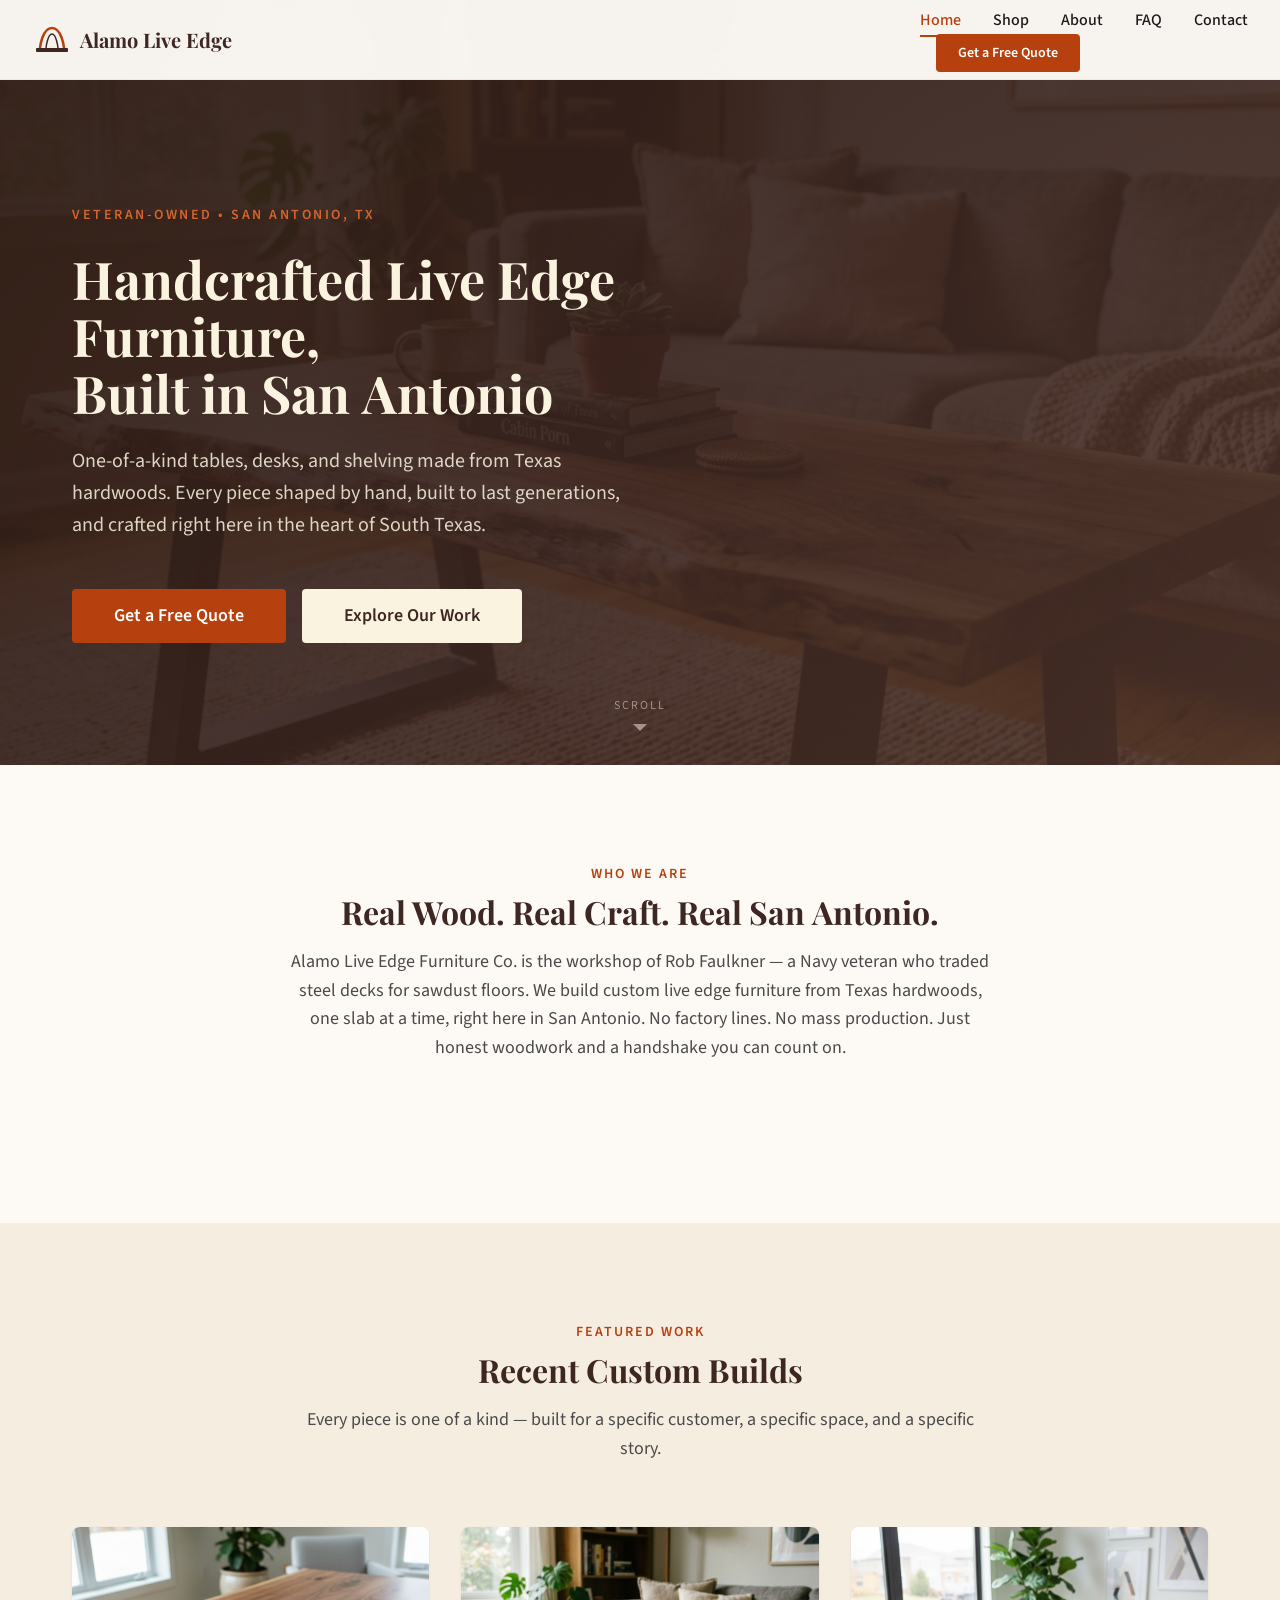
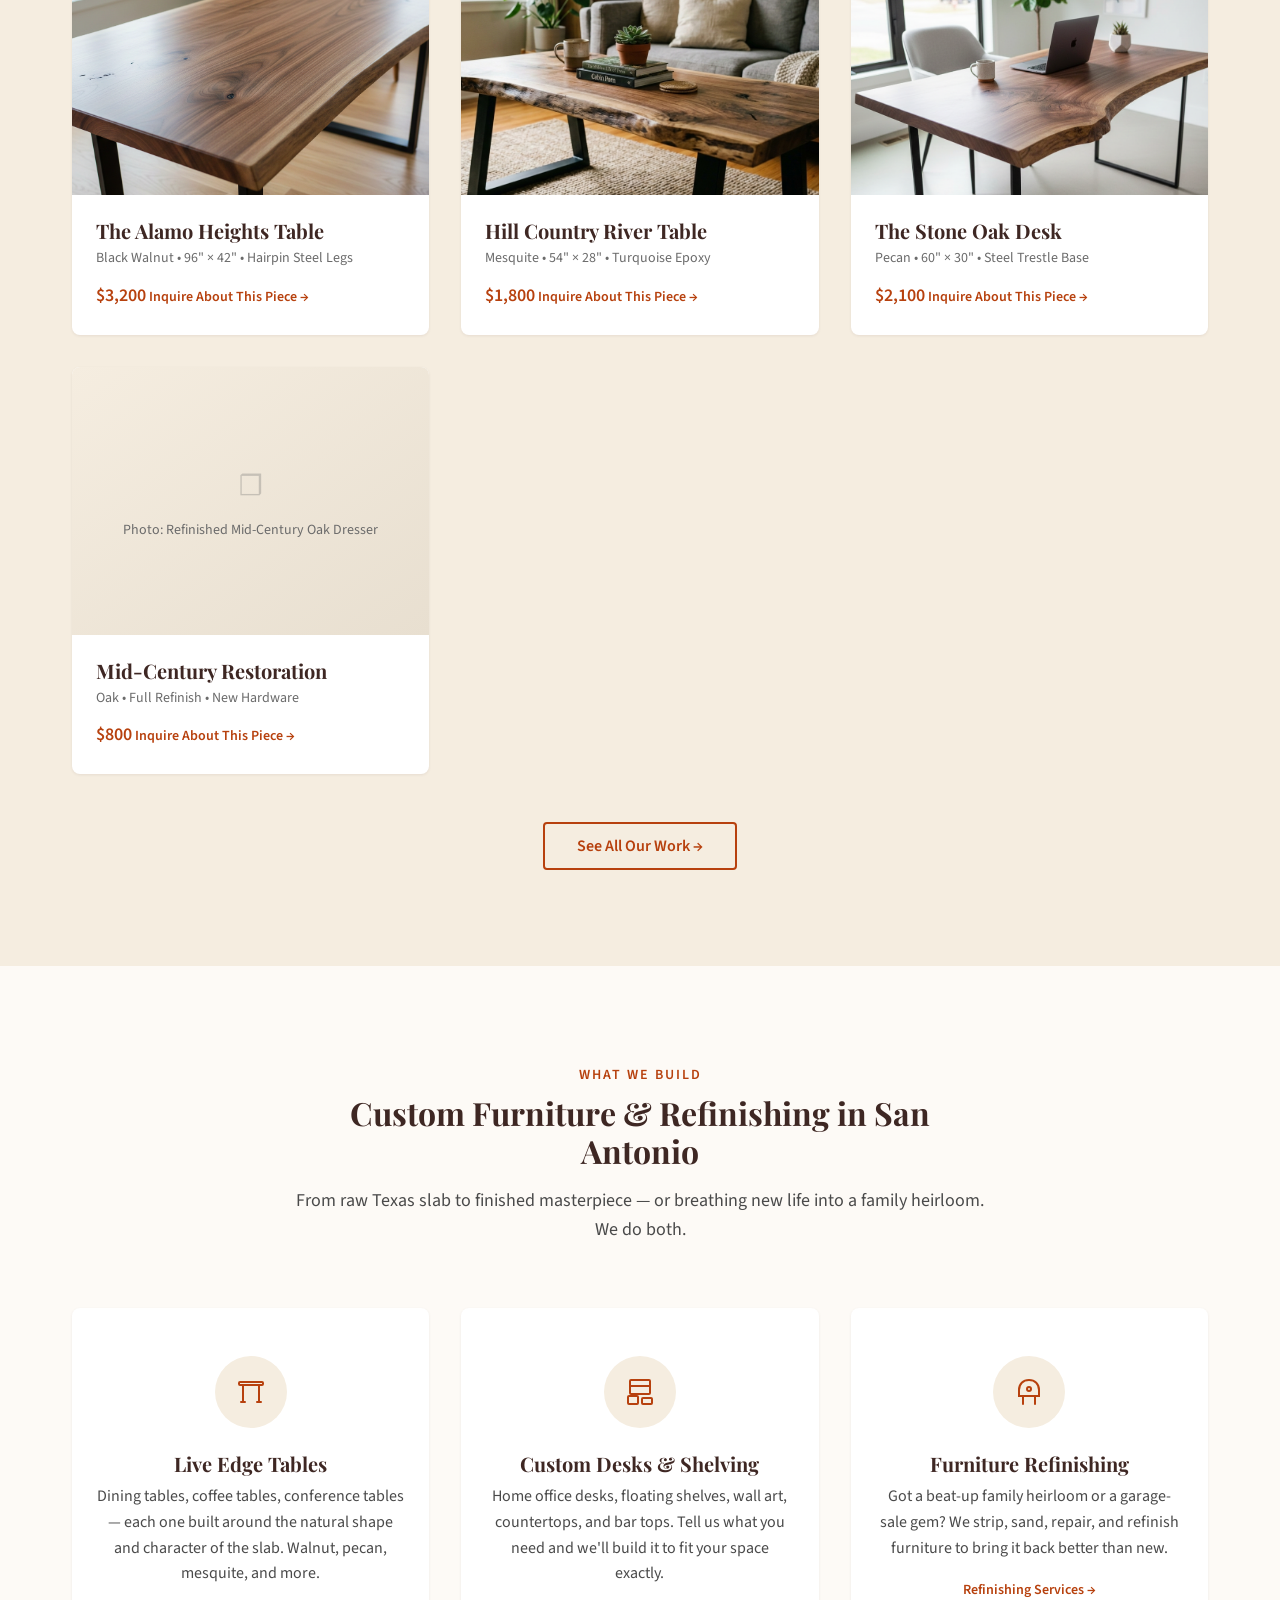
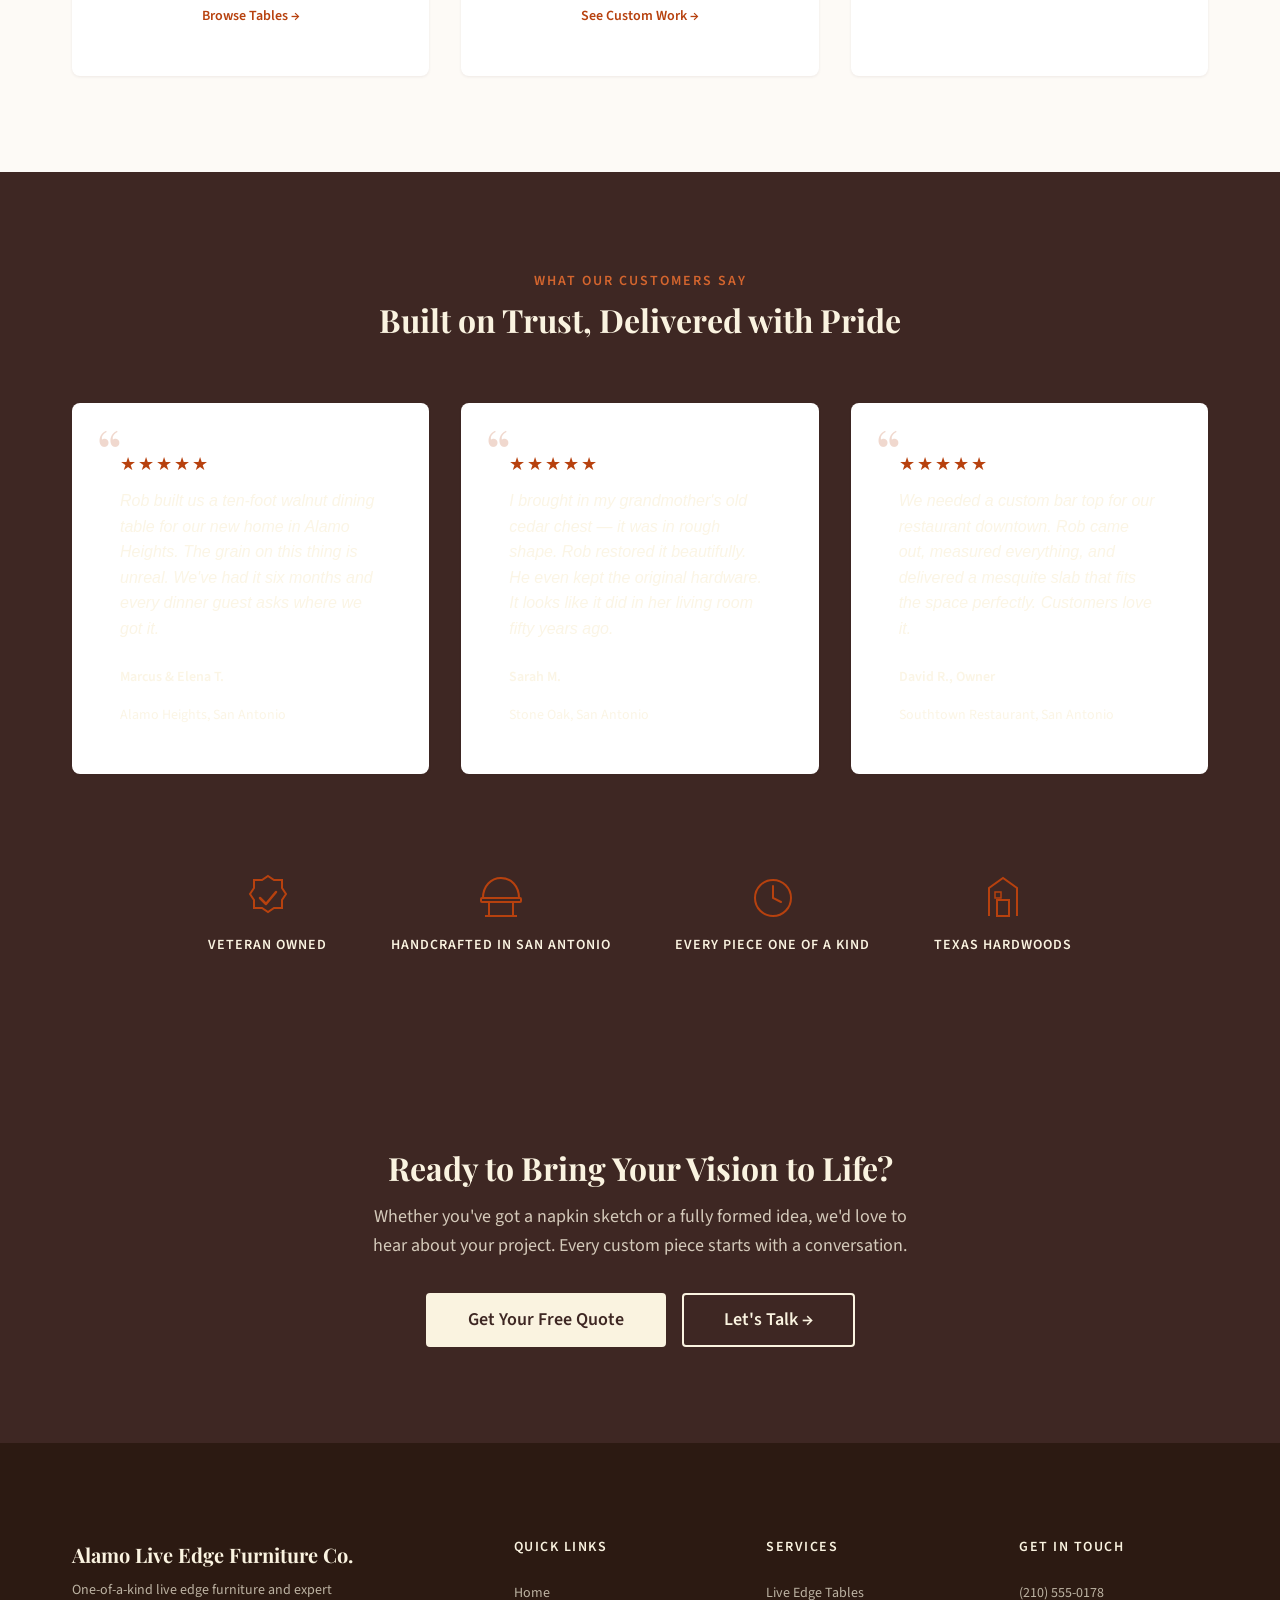
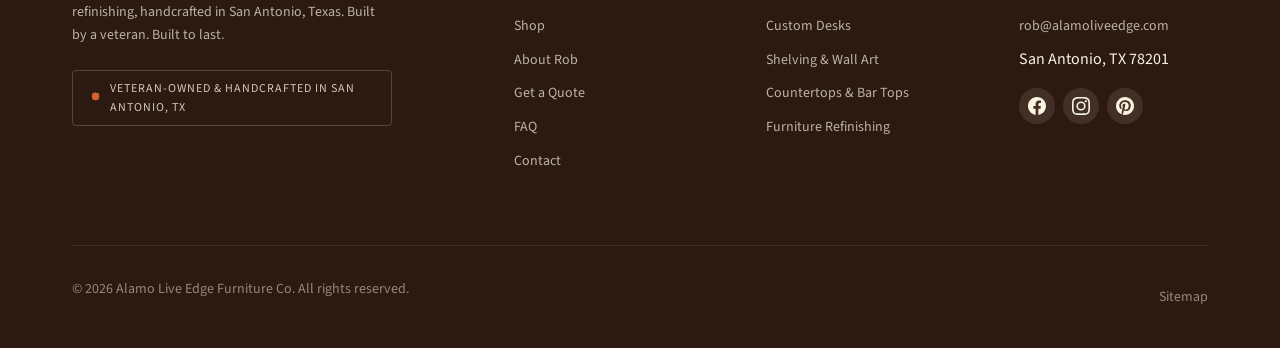
==== commit 8e34632f: "Add product images to shop, index, and about pages Replace placeholder divs with actual product imag" ====
--- a/index.html
+++ b/index.html
@@ -131,7 +131,7 @@
     <!-- ===== HERO SECTION ===== -->
     <section class="hero" aria-label="Welcome to Alamo Live Edge Furniture">
       <div class="hero__bg">
-        <img src="https://images.pexels.com/photos/1080696/pexels-photo-1080696.jpeg?auto=compress&cs=tinysrgb&w=1920" alt="Live edge walnut table in a warm San Antonio dining room" class="hero__bg-img" loading="eager">
+        <img src="images/Gemini_Generated_Image_p05ig3p05ig3p05i.png" alt="" class="hero__bg-image" aria-hidden="true">
       </div>
       <div class="hero__overlay" aria-hidden="true"></div>
 
@@ -177,7 +177,7 @@
           <!-- Featured Piece 1 -->
           <article class="gallery-card fade-in">
             <div class="gallery-card__image">
-              <img src="https://images.pexels.com/photos/8113036/pexels-photo-8113036.jpeg?auto=compress&cs=tinysrgb&w=800&h=600&fit=crop" alt="Black walnut live edge dining table, 8 feet long, with steel hairpin legs" class="gallery-card__img" loading="lazy">
+              <img src="images/Gemini_Generated_Image_mwghixmwghixmwgh.png" alt="Black walnut live edge dining table, 8 feet long, with steel hairpin legs" loading="lazy" width="800" height="600">
               <div class="gallery-card__overlay">
                 <span class="gallery-card__overlay-text">View Details &rarr;</span>
               </div>
@@ -193,7 +193,7 @@
           <!-- Featured Piece 2 -->
           <article class="gallery-card fade-in" data-delay="100">
             <div class="gallery-card__image">
-              <img src="https://images.pexels.com/photos/7018400/pexels-photo-7018400.jpeg?auto=compress&cs=tinysrgb&w=800&h=600&fit=crop" alt="Mesquite live edge coffee table with turquoise epoxy river inlay" class="gallery-card__img" loading="lazy">
+              <img src="images/Gemini_Generated_Image_p05ig3p05ig3p05i.png" alt="Mesquite live edge coffee table with turquoise epoxy river inlay" loading="lazy" width="800" height="600">
               <div class="gallery-card__overlay">
                 <span class="gallery-card__overlay-text">View Details &rarr;</span>
               </div>
@@ -209,7 +209,7 @@
           <!-- Featured Piece 3 -->
           <article class="gallery-card fade-in" data-delay="200">
             <div class="gallery-card__image">
-              <img src="https://images.pexels.com/photos/667838/pexels-photo-667838.jpeg?auto=compress&cs=tinysrgb&w=800&h=600&fit=crop" alt="Pecan wood live edge desk for home office, with integrated cable management" class="gallery-card__img" loading="lazy">
+              <img src="images/Gemini_Generated_Image_kajg84kajg84kajg.png" alt="Pecan wood live edge desk for home office, with integrated cable management" loading="lazy" width="800" height="600">
               <div class="gallery-card__overlay">
                 <span class="gallery-card__overlay-text">View Details &rarr;</span>
               </div>
@@ -225,7 +225,10 @@
           <!-- Featured Piece 4 -->
           <article class="gallery-card fade-in" data-delay="300">
             <div class="gallery-card__image">
-              <img src="https://images.pexels.com/photos/5865276/pexels-photo-5865276.jpeg?auto=compress&cs=tinysrgb&w=800&h=600&fit=crop" alt="Refinished mid-century modern oak dresser with new walnut stain" class="gallery-card__img" loading="lazy">
+              <div class="gallery-card__placeholder" role="img" aria-label="Refinished mid-century modern oak dresser with new walnut stain">
+                <span class="gallery-card__placeholder-icon" aria-hidden="true">&#9744;</span>
+                <span>Photo: Refinished Mid-Century Oak Dresser</span>
+              </div>
               <div class="gallery-card__overlay">
                 <span class="gallery-card__overlay-text">View Details &rarr;</span>
               </div>
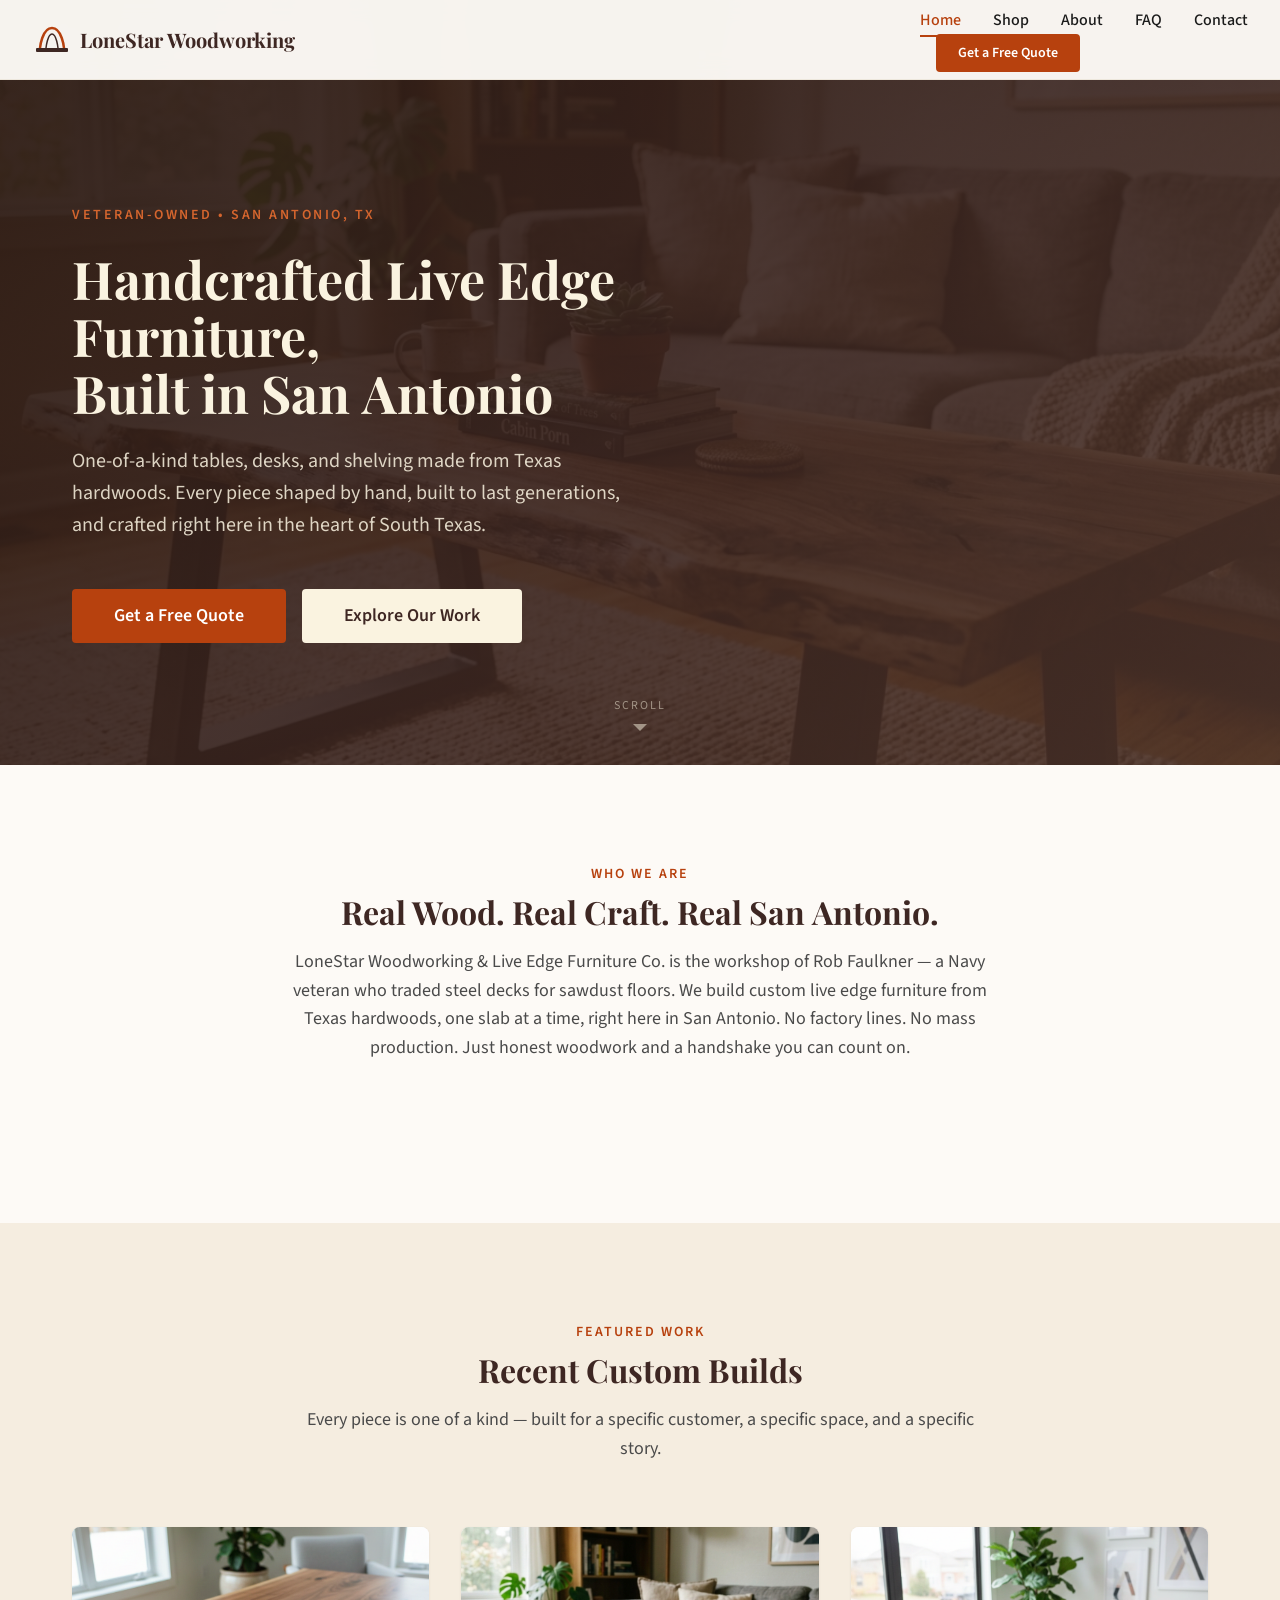
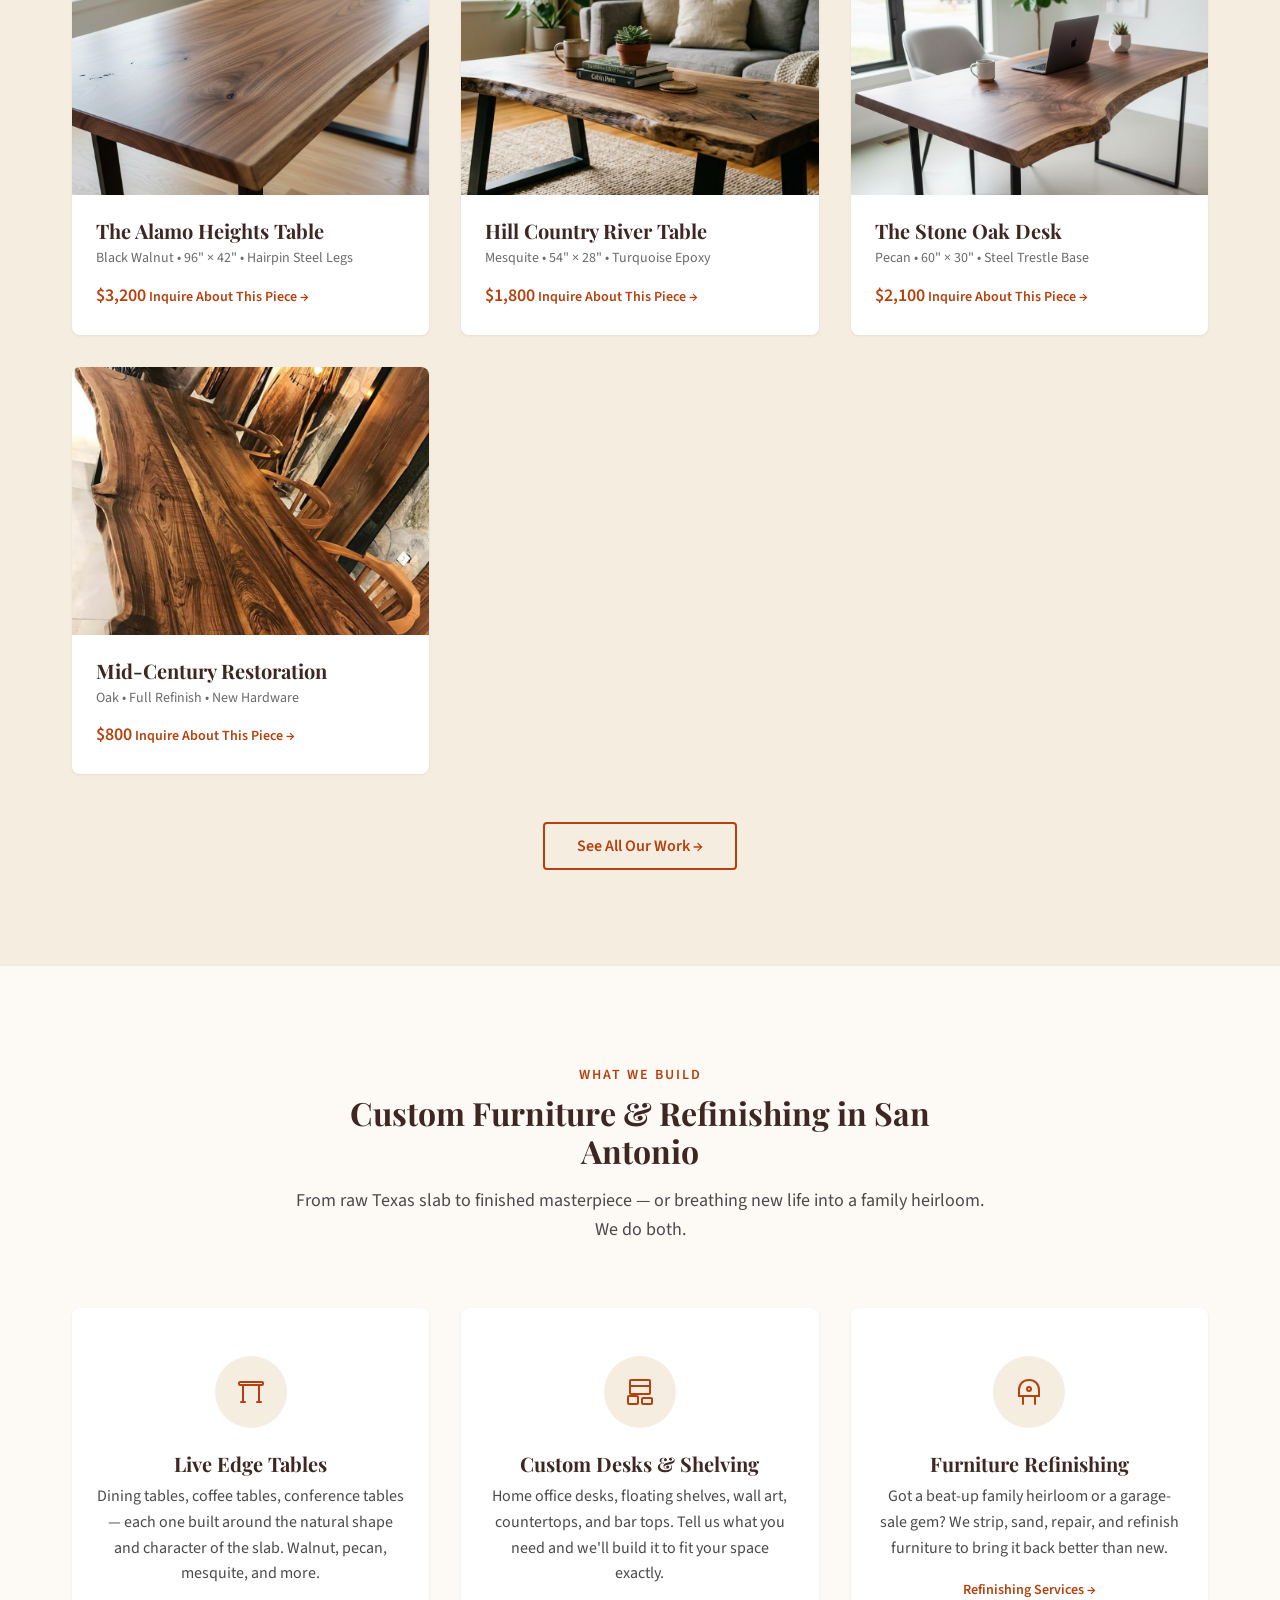
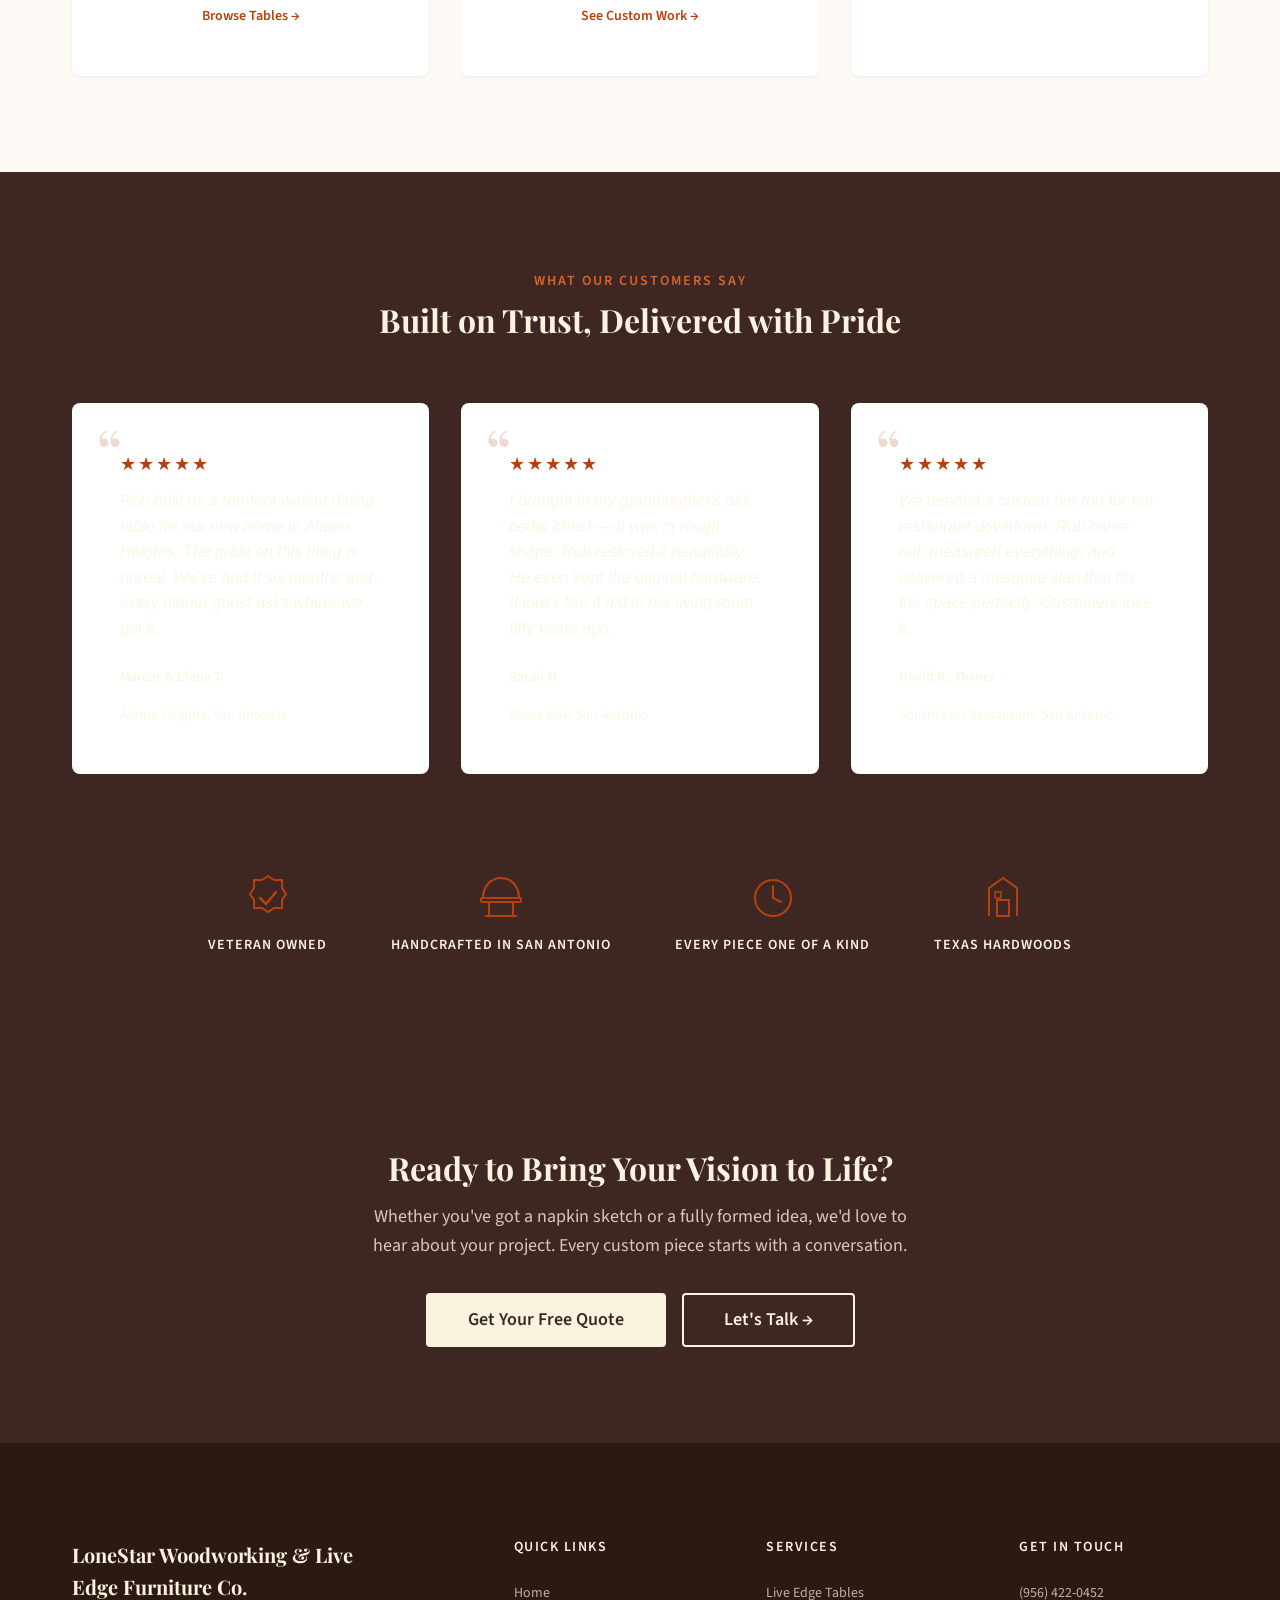
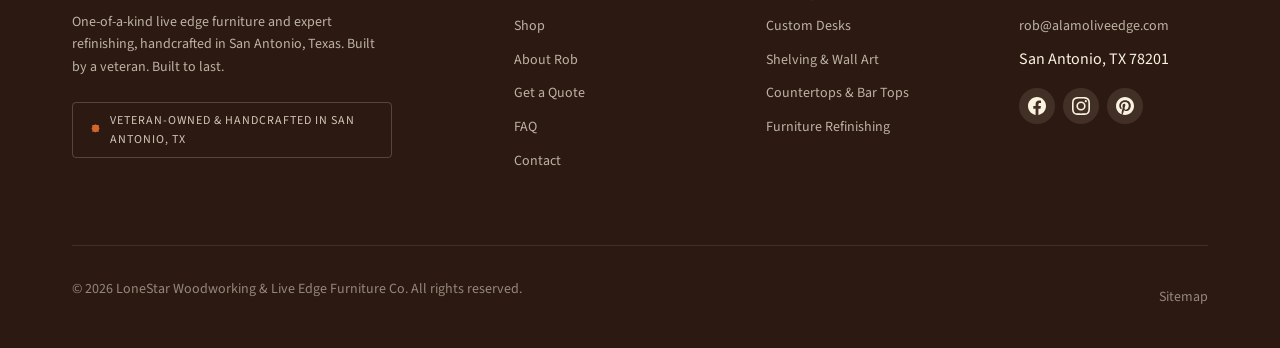
==== commit 879b76cf: "Rebrand to LoneStar Woodworking, replace all image placeholders, update phone - Rename business from" ====
--- a/index.html
+++ b/index.html
@@ -3,23 +3,23 @@
 <head>
   <meta charset="UTF-8">
   <meta name="viewport" content="width=device-width, initial-scale=1.0">
-  <title>Live Edge Furniture San Antonio | Alamo Live Edge Furniture Co. — San Antonio, TX</title>
+  <title>Live Edge Furniture San Antonio | LoneStar Woodworking &amp; Live Edge Furniture Co. — San Antonio, TX</title>
   <meta name="description" content="Handcrafted live edge furniture in San Antonio, TX. Custom tables, desks, shelving & refinishing by veteran craftsman Rob Faulkner. Get a free quote today.">
   <meta name="keywords" content="live edge furniture San Antonio, custom furniture San Antonio TX, handcrafted tables San Antonio, live edge dining table, custom wood table">
   <link rel="canonical" href="https://alamoliveedge.com/">
 
   <!-- Open Graph -->
-  <meta property="og:title" content="Alamo Live Edge Furniture Co. — Handcrafted in San Antonio, TX">
+  <meta property="og:title" content="LoneStar Woodworking &amp; Live Edge Furniture Co. — Handcrafted in San Antonio, TX">
   <meta property="og:description" content="Custom live edge furniture built by hand in San Antonio. Tables, desks, shelving, countertops & furniture refinishing. Veteran-owned.">
   <meta property="og:type" content="website">
   <meta property="og:url" content="https://alamoliveedge.com/">
   <meta property="og:image" content="https://alamoliveedge.com/images/og-home.jpg">
   <meta property="og:locale" content="en_US">
-  <meta property="og:site_name" content="Alamo Live Edge Furniture Co.">
+  <meta property="og:site_name" content="LoneStar Woodworking &amp; Live Edge Furniture Co.">
 
   <!-- Twitter Card -->
   <meta name="twitter:card" content="summary_large_image">
-  <meta name="twitter:title" content="Alamo Live Edge Furniture Co. — Handcrafted in San Antonio, TX">
+  <meta name="twitter:title" content="LoneStar Woodworking &amp; Live Edge Furniture Co. — Handcrafted in San Antonio, TX">
   <meta name="twitter:description" content="Custom live edge furniture built by hand in San Antonio. Tables, desks, shelving & more.">
   <meta name="twitter:image" content="https://alamoliveedge.com/images/og-home.jpg">
 
@@ -36,10 +36,10 @@
   {
     "@context": "https://schema.org",
     "@type": "FurnitureStore",
-    "name": "Alamo Live Edge Furniture Co.",
+    "name": "LoneStar Woodworking & Live Edge Furniture Co.",
     "description": "Handcrafted live edge furniture and custom woodwork in San Antonio, TX. Veteran-owned.",
     "url": "https://alamoliveedge.com",
-    "telephone": "(210) 555-0178",
+    "telephone": "(956) 422-0452",
     "email": "rob@alamoliveedge.com",
     "address": {
       "@type": "PostalAddress",
@@ -92,7 +92,7 @@
   <!-- ===== HEADER / NAVIGATION ===== -->
   <header class="site-header" role="banner">
     <nav class="nav" aria-label="Main navigation">
-      <a href="index.html" class="nav__logo" aria-label="Alamo Live Edge Furniture Co. — Home">
+      <a href="index.html" class="nav__logo" aria-label="LoneStar Woodworking &amp; Live Edge Furniture Co. — Home">
         <span class="nav__logo-icon">
           <svg viewBox="0 0 40 40" fill="none" xmlns="http://www.w3.org/2000/svg" aria-hidden="true">
             <rect x="4" y="28" width="32" height="4" rx="1" fill="#3E2723"/>
@@ -100,7 +100,7 @@
             <path d="M14 28C14 28 15.5 14 20 14C24.5 14 26 28 26 28" stroke="#3E2723" stroke-width="1.5" fill="none"/>
           </svg>
         </span>
-        Alamo Live Edge
+        LoneStar Woodworking
       </a>
 
       <div class="nav__overlay" aria-hidden="true"></div>
@@ -129,7 +129,7 @@
   <main id="main-content">
 
     <!-- ===== HERO SECTION ===== -->
-    <section class="hero" aria-label="Welcome to Alamo Live Edge Furniture">
+    <section class="hero" aria-label="Welcome to LoneStar Woodworking Furniture">
       <div class="hero__bg">
         <img src="images/Gemini_Generated_Image_p05ig3p05ig3p05i.png" alt="" class="hero__bg-image" aria-hidden="true">
       </div>
@@ -159,7 +159,7 @@
         <div class="section-header fade-in">
           <span class="section-label">Who We Are</span>
           <h2>Real Wood. Real Craft. Real&nbsp;San&nbsp;Antonio.</h2>
-          <p>Alamo Live Edge Furniture Co. is the workshop of Rob Faulkner — a Navy veteran who traded steel decks for sawdust floors. We build custom live edge furniture from Texas hardwoods, one slab at a time, right here in San Antonio. No factory lines. No mass production. Just honest woodwork and a handshake you can count on.</p>
+          <p>LoneStar Woodworking &amp; Live Edge Furniture Co. is the workshop of Rob Faulkner — a Navy veteran who traded steel decks for sawdust floors. We build custom live edge furniture from Texas hardwoods, one slab at a time, right here in San Antonio. No factory lines. No mass production. Just honest woodwork and a handshake you can count on.</p>
         </div>
       </div>
     </section>
@@ -225,10 +225,7 @@
           <!-- Featured Piece 4 -->
           <article class="gallery-card fade-in" data-delay="300">
             <div class="gallery-card__image">
-              <div class="gallery-card__placeholder" role="img" aria-label="Refinished mid-century modern oak dresser with new walnut stain">
-                <span class="gallery-card__placeholder-icon" aria-hidden="true">&#9744;</span>
-                <span>Photo: Refinished Mid-Century Oak Dresser</span>
-              </div>
+              <img src="images/Live Edge Table.jpg" alt="Refinished mid-century modern oak dresser with new walnut stain" loading="lazy" width="800" height="600">
               <div class="gallery-card__overlay">
                 <span class="gallery-card__overlay-text">View Details &rarr;</span>
               </div>
@@ -409,7 +406,7 @@
       <div class="footer-grid">
         <!-- Brand Column -->
         <div class="footer-brand">
-          <p class="footer-brand__name">Alamo Live Edge Furniture Co.</p>
+          <p class="footer-brand__name">LoneStar Woodworking &amp; Live Edge Furniture Co.</p>
           <p class="footer-brand__tagline">One-of-a-kind live edge furniture and expert refinishing, handcrafted in San Antonio, Texas. Built by a veteran. Built to last.</p>
           <div class="footer-badge">
             <svg viewBox="0 0 16 16" fill="currentColor" aria-hidden="true"><path d="M8 1l1.5 1H12v2.5L13 6l-1 1.5V10H9.5L8 11l-1.5-1H4V7.5L3 6l1-1.5V2h2.5L8 1z"/></svg>
@@ -446,7 +443,7 @@
         <div class="footer-column">
           <h4>Get in Touch</h4>
           <ul role="list">
-            <li><a href="tel:+12105550178">(210) 555-0178</a></li>
+            <li><a href="tel:+19564220452">(956) 422-0452</a></li>
             <li><a href="mailto:rob@alamoliveedge.com">rob@alamoliveedge.com</a></li>
             <li>San Antonio, TX 78201</li>
           </ul>
@@ -465,7 +462,7 @@
       </div>
 
       <div class="footer-bottom">
-        <p class="footer-bottom__copyright">&copy; 2026 Alamo Live Edge Furniture Co. All rights reserved.</p>
+        <p class="footer-bottom__copyright">&copy; 2026 LoneStar Woodworking &amp; Live Edge Furniture Co. All rights reserved.</p>
         <div class="footer-bottom__links">
           <a href="sitemap.xml">Sitemap</a>
         </div>
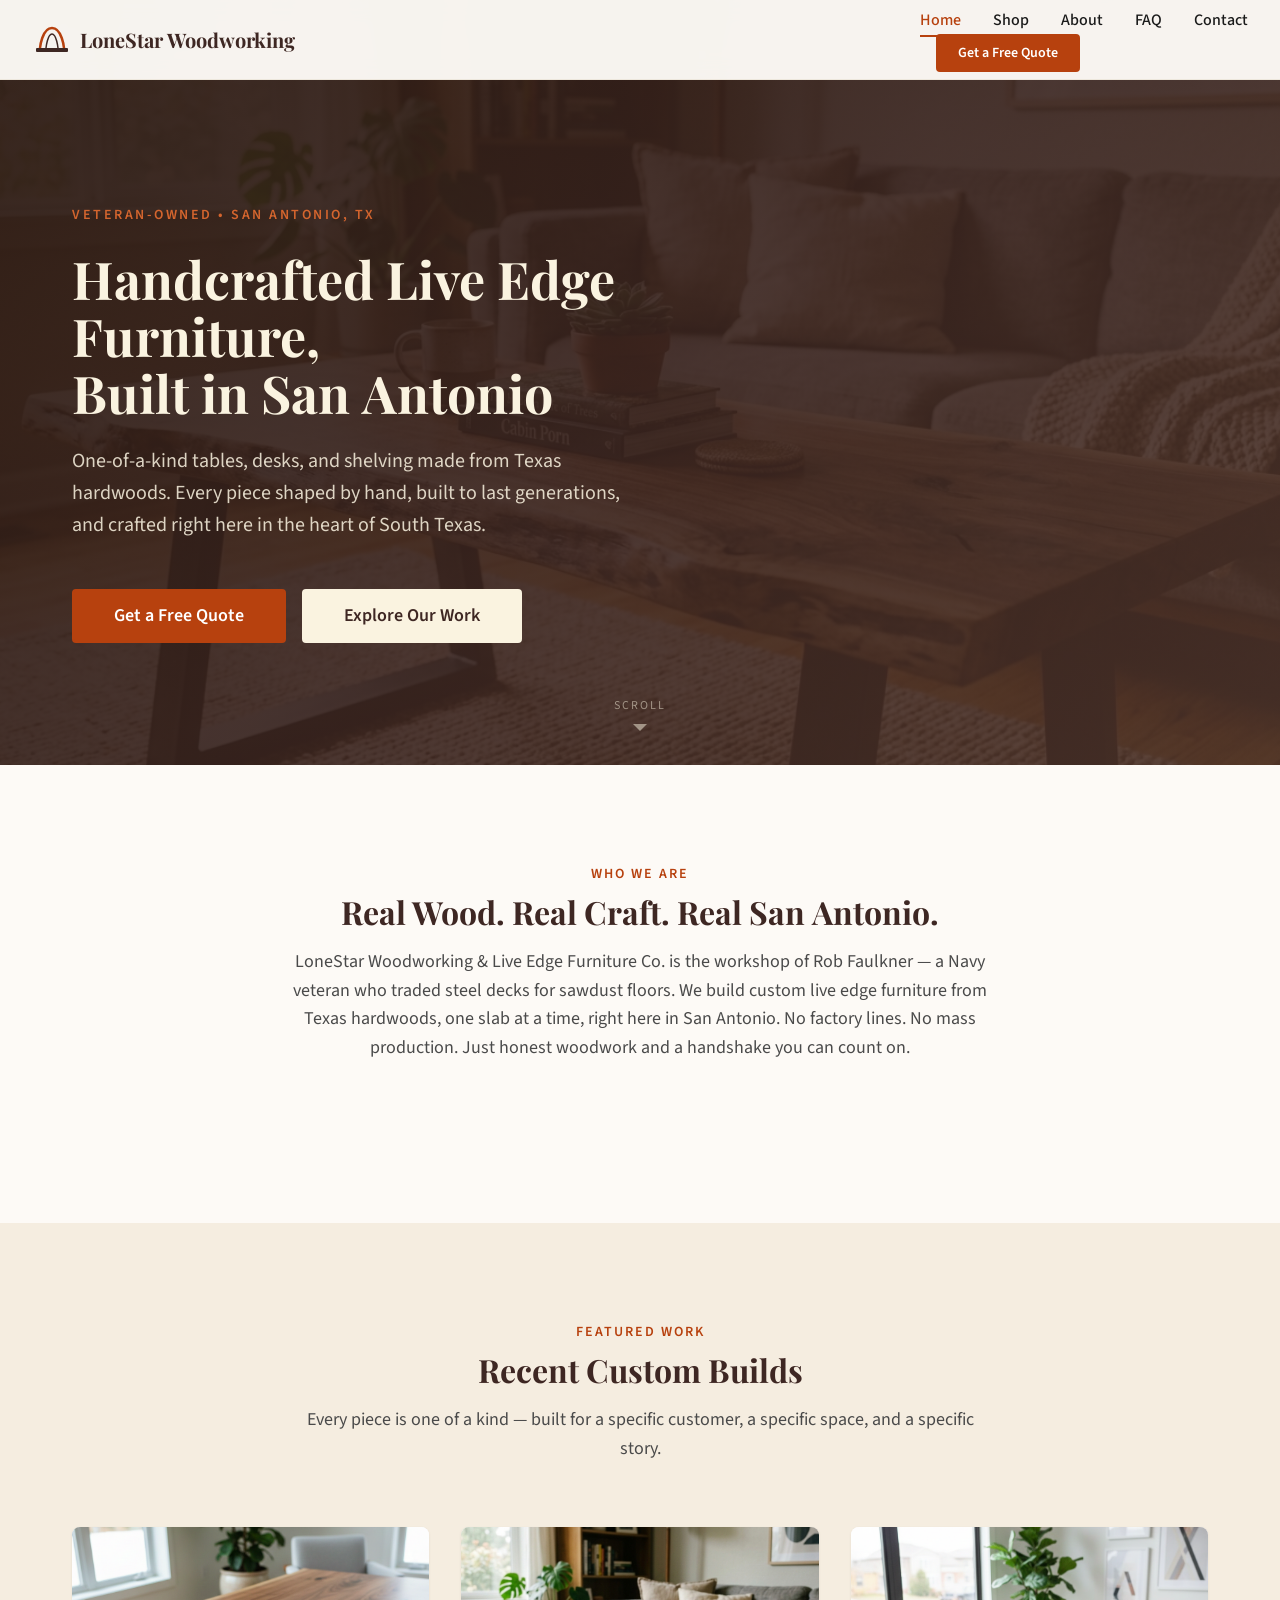
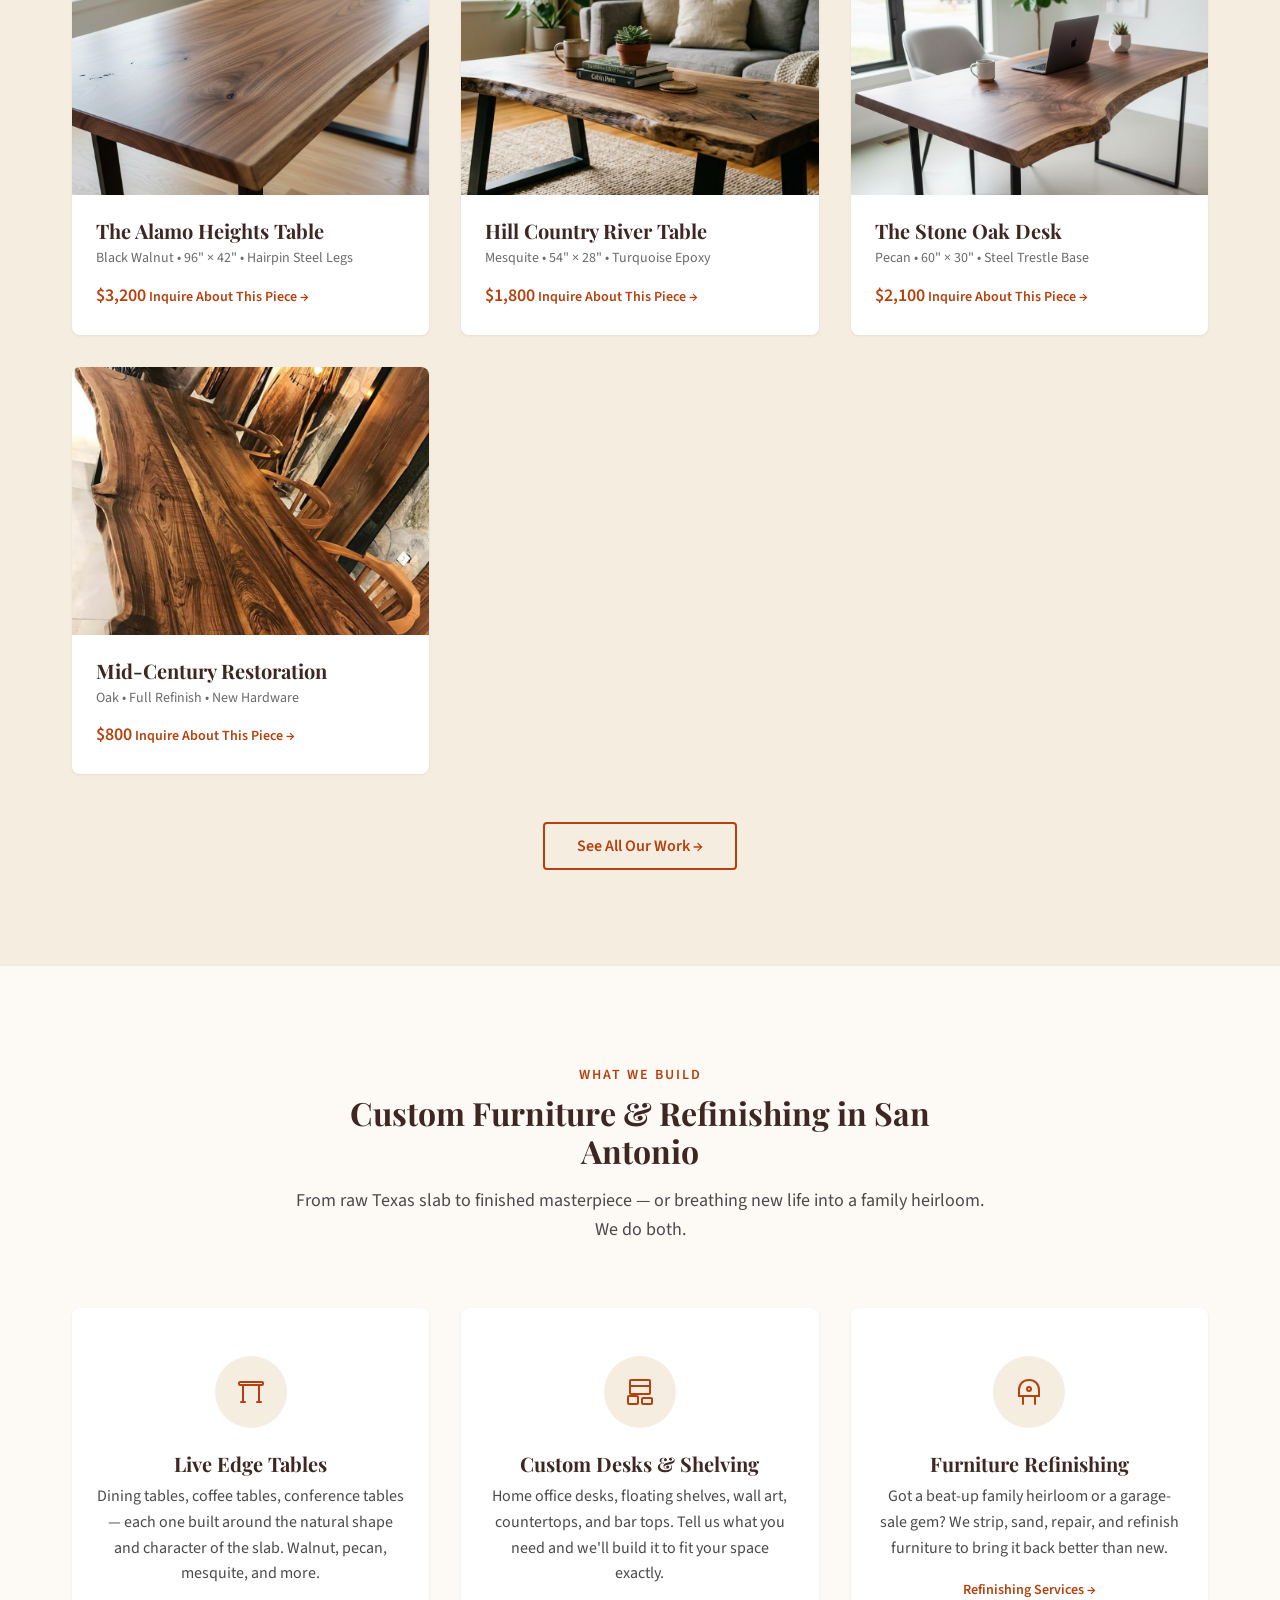
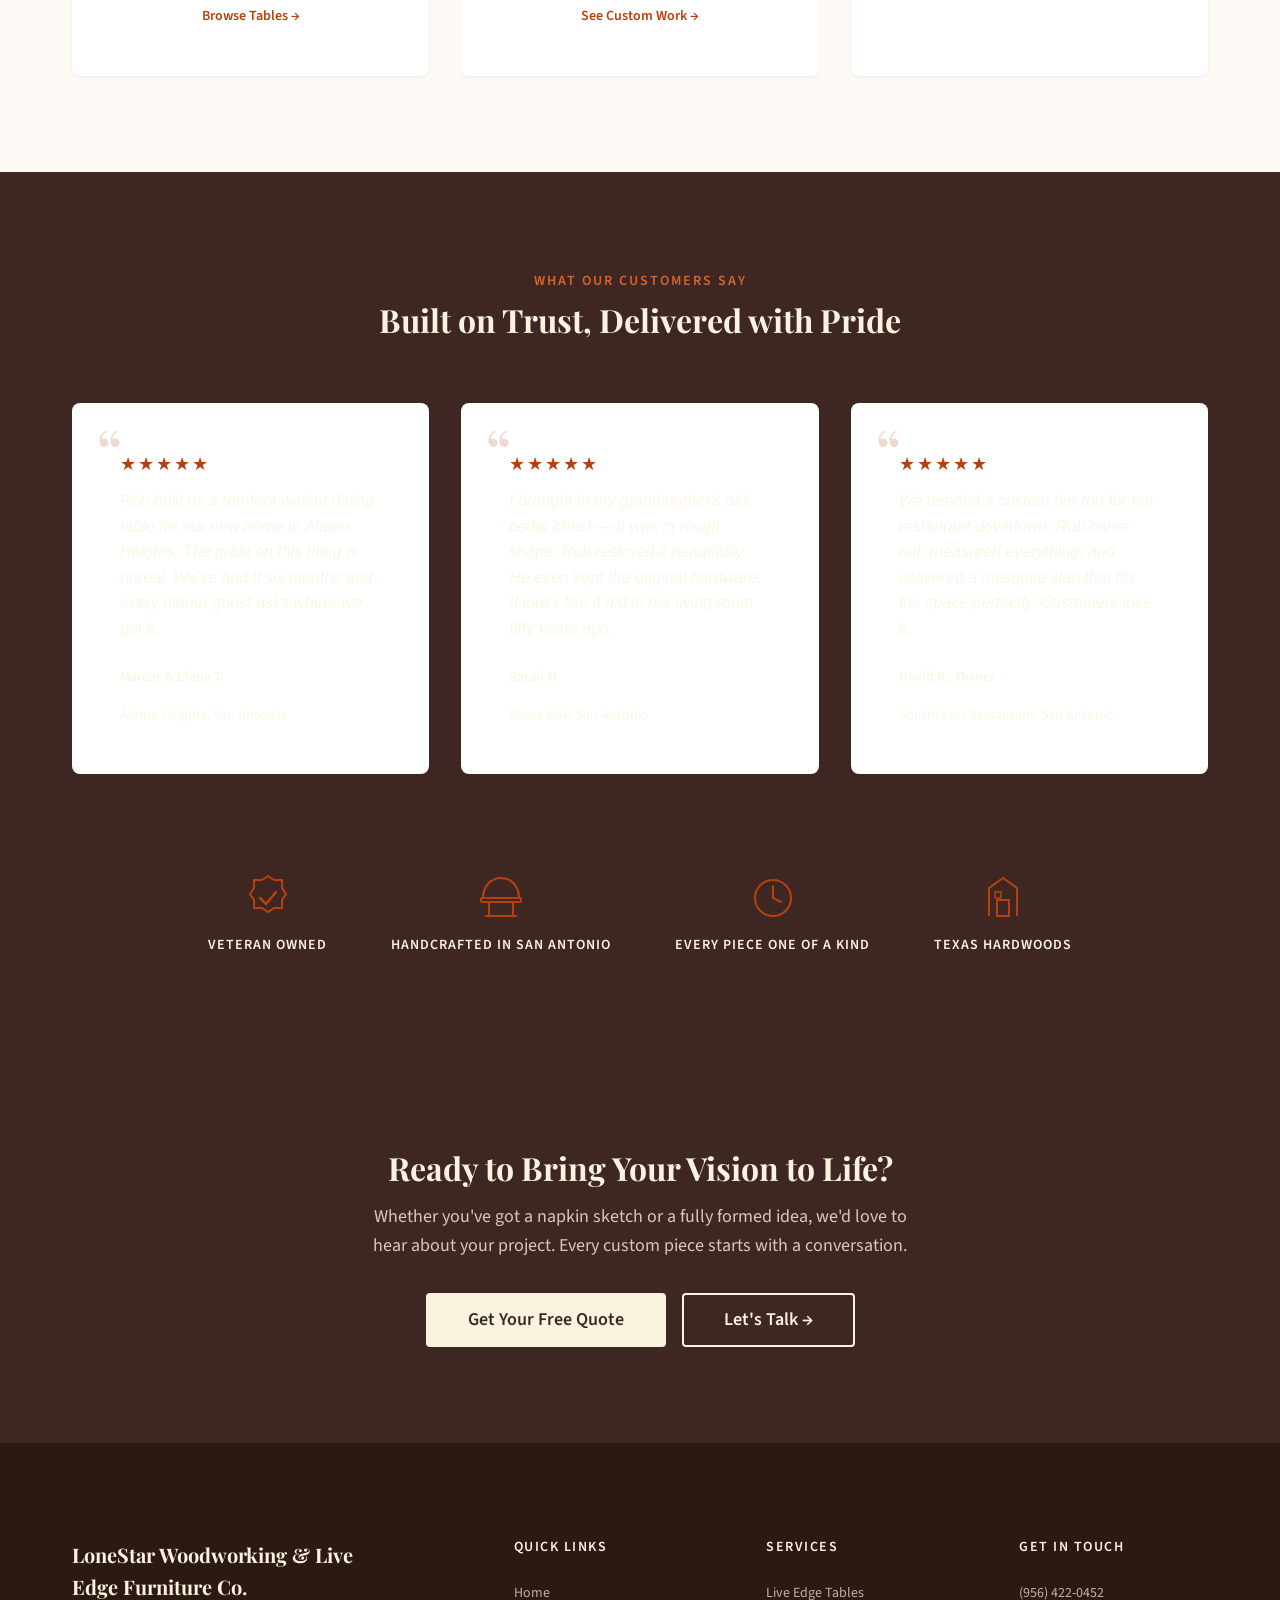
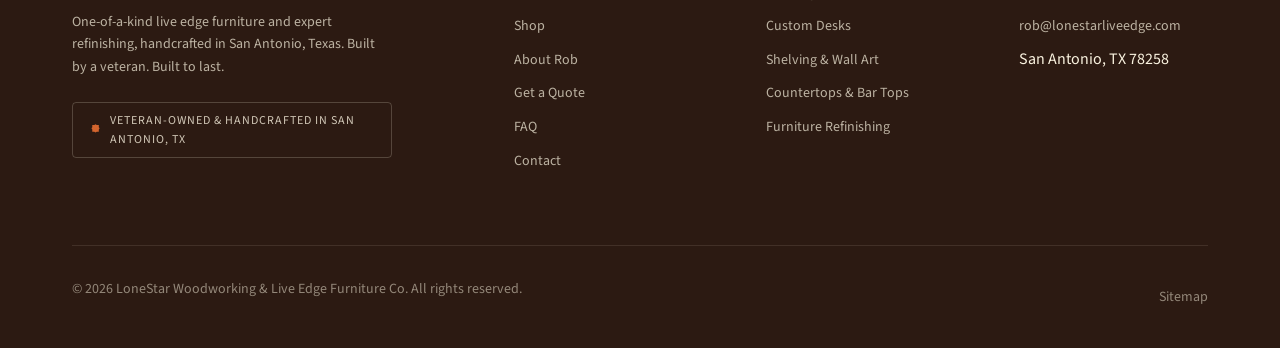
==== commit 30f85587: "Production-ready updates: email, domain, address, analytics, forms - Email: rob@alamoliveedge.com → " ====
--- a/index.html
+++ b/index.html
@@ -6,14 +6,14 @@
   <title>Live Edge Furniture San Antonio | LoneStar Woodworking &amp; Live Edge Furniture Co. — San Antonio, TX</title>
   <meta name="description" content="Handcrafted live edge furniture in San Antonio, TX. Custom tables, desks, shelving & refinishing by veteran craftsman Rob Faulkner. Get a free quote today.">
   <meta name="keywords" content="live edge furniture San Antonio, custom furniture San Antonio TX, handcrafted tables San Antonio, live edge dining table, custom wood table">
-  <link rel="canonical" href="https://alamoliveedge.com/">
+  <link rel="canonical" href="https://lonestarliveedge.com/">
 
   <!-- Open Graph -->
   <meta property="og:title" content="LoneStar Woodworking &amp; Live Edge Furniture Co. — Handcrafted in San Antonio, TX">
   <meta property="og:description" content="Custom live edge furniture built by hand in San Antonio. Tables, desks, shelving, countertops & furniture refinishing. Veteran-owned.">
   <meta property="og:type" content="website">
-  <meta property="og:url" content="https://alamoliveedge.com/">
-  <meta property="og:image" content="https://alamoliveedge.com/images/og-home.jpg">
+  <meta property="og:url" content="https://lonestarliveedge.com/">
+  <meta property="og:image" content="https://lonestarliveedge.com/images/og-home.jpg">
   <meta property="og:locale" content="en_US">
   <meta property="og:site_name" content="LoneStar Woodworking &amp; Live Edge Furniture Co.">
 
@@ -21,7 +21,7 @@
   <meta name="twitter:card" content="summary_large_image">
   <meta name="twitter:title" content="LoneStar Woodworking &amp; Live Edge Furniture Co. — Handcrafted in San Antonio, TX">
   <meta name="twitter:description" content="Custom live edge furniture built by hand in San Antonio. Tables, desks, shelving & more.">
-  <meta name="twitter:image" content="https://alamoliveedge.com/images/og-home.jpg">
+  <meta name="twitter:image" content="https://lonestarliveedge.com/images/og-home.jpg">
 
   <!-- Fonts -->
   <link rel="preconnect" href="https://fonts.googleapis.com">
@@ -38,20 +38,21 @@
     "@type": "FurnitureStore",
     "name": "LoneStar Woodworking & Live Edge Furniture Co.",
     "description": "Handcrafted live edge furniture and custom woodwork in San Antonio, TX. Veteran-owned.",
-    "url": "https://alamoliveedge.com",
+    "url": "https://lonestarliveedge.com",
     "telephone": "(956) 422-0452",
-    "email": "rob@alamoliveedge.com",
+    "email": "rob@lonestarliveedge.com",
     "address": {
       "@type": "PostalAddress",
+      "streetAddress": "600 E Sonterra Blvd",
       "addressLocality": "San Antonio",
       "addressRegion": "TX",
-      "postalCode": "78201",
+      "postalCode": "78258",
       "addressCountry": "US"
     },
     "geo": {
       "@type": "GeoCoordinates",
-      "latitude": "29.4241",
-      "longitude": "-98.4936"
+      "latitude": "29.5837",
+      "longitude": "-98.4209"
     },
     "areaServed": [
       "San Antonio", "Alamo Heights", "Stone Oak", "The Dominion",
@@ -63,11 +64,8 @@
       "@type": "Person",
       "name": "Rob Faulkner"
     },
-    "sameAs": [
-      "https://www.facebook.com/alamoliveedge",
-      "https://www.instagram.com/alamoliveedge"
-    ],
-    "image": "https://alamoliveedge.com/images/workshop.jpg"
+    "sameAs": [],
+    "image": "https://lonestarliveedge.com/images/workshop.jpg"
   }
   </script>
 
@@ -81,10 +79,18 @@
         "@type": "ListItem",
         "position": 1,
         "name": "Home",
-        "item": "https://alamoliveedge.com/"
+        "item": "https://lonestarliveedge.com/"
       }
     ]
   }
+  </script>
+  <!-- Google Analytics -->
+  <script async src="https://www.googletagmanager.com/gtag/js?id=G-BQ9B9LNPR3"></script>
+  <script>
+    window.dataLayer = window.dataLayer || [];
+    function gtag(){dataLayer.push(arguments);}
+    gtag('js', new Date());
+    gtag('config', 'G-BQ9B9LNPR3');
   </script>
 </head>
 <body>
@@ -444,20 +450,9 @@
           <h4>Get in Touch</h4>
           <ul role="list">
             <li><a href="tel:+19564220452">(956) 422-0452</a></li>
-            <li><a href="mailto:rob@alamoliveedge.com">rob@alamoliveedge.com</a></li>
-            <li>San Antonio, TX 78201</li>
+            <li><a href="mailto:rob@lonestarliveedge.com">rob@lonestarliveedge.com</a></li>
+            <li>San Antonio, TX 78258</li>
           </ul>
-          <div class="footer-social">
-            <a href="https://www.facebook.com/alamoliveedge" aria-label="Follow us on Facebook" target="_blank" rel="noopener noreferrer">
-              <svg width="18" height="18" viewBox="0 0 24 24" fill="currentColor"><path d="M24 12.073c0-6.627-5.373-12-12-12s-12 5.373-12 12c0 5.99 4.388 10.954 10.125 11.854v-8.385H7.078v-3.47h3.047V9.43c0-3.007 1.792-4.669 4.533-4.669 1.312 0 2.686.235 2.686.235v2.953H15.83c-1.491 0-1.956.925-1.956 1.874v2.25h3.328l-.532 3.47h-2.796v8.385C19.612 23.027 24 18.062 24 12.073z"/></svg>
-            </a>
-            <a href="https://www.instagram.com/alamoliveedge" aria-label="Follow us on Instagram" target="_blank" rel="noopener noreferrer">
-              <svg width="18" height="18" viewBox="0 0 24 24" fill="currentColor"><path d="M12 2.163c3.204 0 3.584.012 4.85.07 3.252.148 4.771 1.691 4.919 4.919.058 1.265.069 1.645.069 4.849 0 3.205-.012 3.584-.069 4.849-.149 3.225-1.664 4.771-4.919 4.919-1.266.058-1.644.07-4.85.07-3.204 0-3.584-.012-4.849-.07-3.26-.149-4.771-1.699-4.919-4.92-.058-1.265-.07-1.644-.07-4.849 0-3.204.013-3.583.07-4.849.149-3.227 1.664-4.771 4.919-4.919 1.266-.057 1.645-.069 4.849-.069zM12 0C8.741 0 8.333.014 7.053.072 2.695.272.273 2.69.073 7.052.014 8.333 0 8.741 0 12c0 3.259.014 3.668.072 4.948.2 4.358 2.618 6.78 6.98 6.98C8.333 23.986 8.741 24 12 24c3.259 0 3.668-.014 4.948-.072 4.354-.2 6.782-2.618 6.979-6.98.059-1.28.073-1.689.073-4.948 0-3.259-.014-3.667-.072-4.947-.196-4.354-2.617-6.78-6.979-6.98C15.668.014 15.259 0 12 0zm0 5.838a6.162 6.162 0 100 12.324 6.162 6.162 0 000-12.324zM12 16a4 4 0 110-8 4 4 0 010 8zm6.406-11.845a1.44 1.44 0 100 2.881 1.44 1.44 0 000-2.881z"/></svg>
-            </a>
-            <a href="https://www.pinterest.com/alamoliveedge" aria-label="Follow us on Pinterest" target="_blank" rel="noopener noreferrer">
-              <svg width="18" height="18" viewBox="0 0 24 24" fill="currentColor"><path d="M12.017 0C5.396 0 .029 5.367.029 11.987c0 5.079 3.158 9.417 7.618 11.162-.105-.949-.199-2.403.041-3.439.219-.937 1.406-5.957 1.406-5.957s-.359-.72-.359-1.781c0-1.668.967-2.914 2.171-2.914 1.023 0 1.518.769 1.518 1.69 0 1.029-.655 2.568-.994 3.995-.283 1.194.599 2.169 1.777 2.169 2.133 0 3.772-2.249 3.772-5.495 0-2.873-2.064-4.882-5.012-4.882-3.414 0-5.418 2.561-5.418 5.207 0 1.031.397 2.138.893 2.738a.36.36 0 01.083.345l-.333 1.36c-.053.22-.174.267-.402.161-1.499-.698-2.436-2.889-2.436-4.649 0-3.785 2.75-7.262 7.929-7.262 4.163 0 7.398 2.967 7.398 6.931 0 4.136-2.607 7.464-6.227 7.464-1.216 0-2.359-.631-2.75-1.378l-.748 2.853c-.271 1.043-1.002 2.35-1.492 3.146C9.57 23.812 10.763 24 12.017 24c6.624 0 11.99-5.367 11.99-11.988C24.007 5.367 18.641 0 12.017 0z"/></svg>
-            </a>
-          </div>
         </div>
       </div>
 
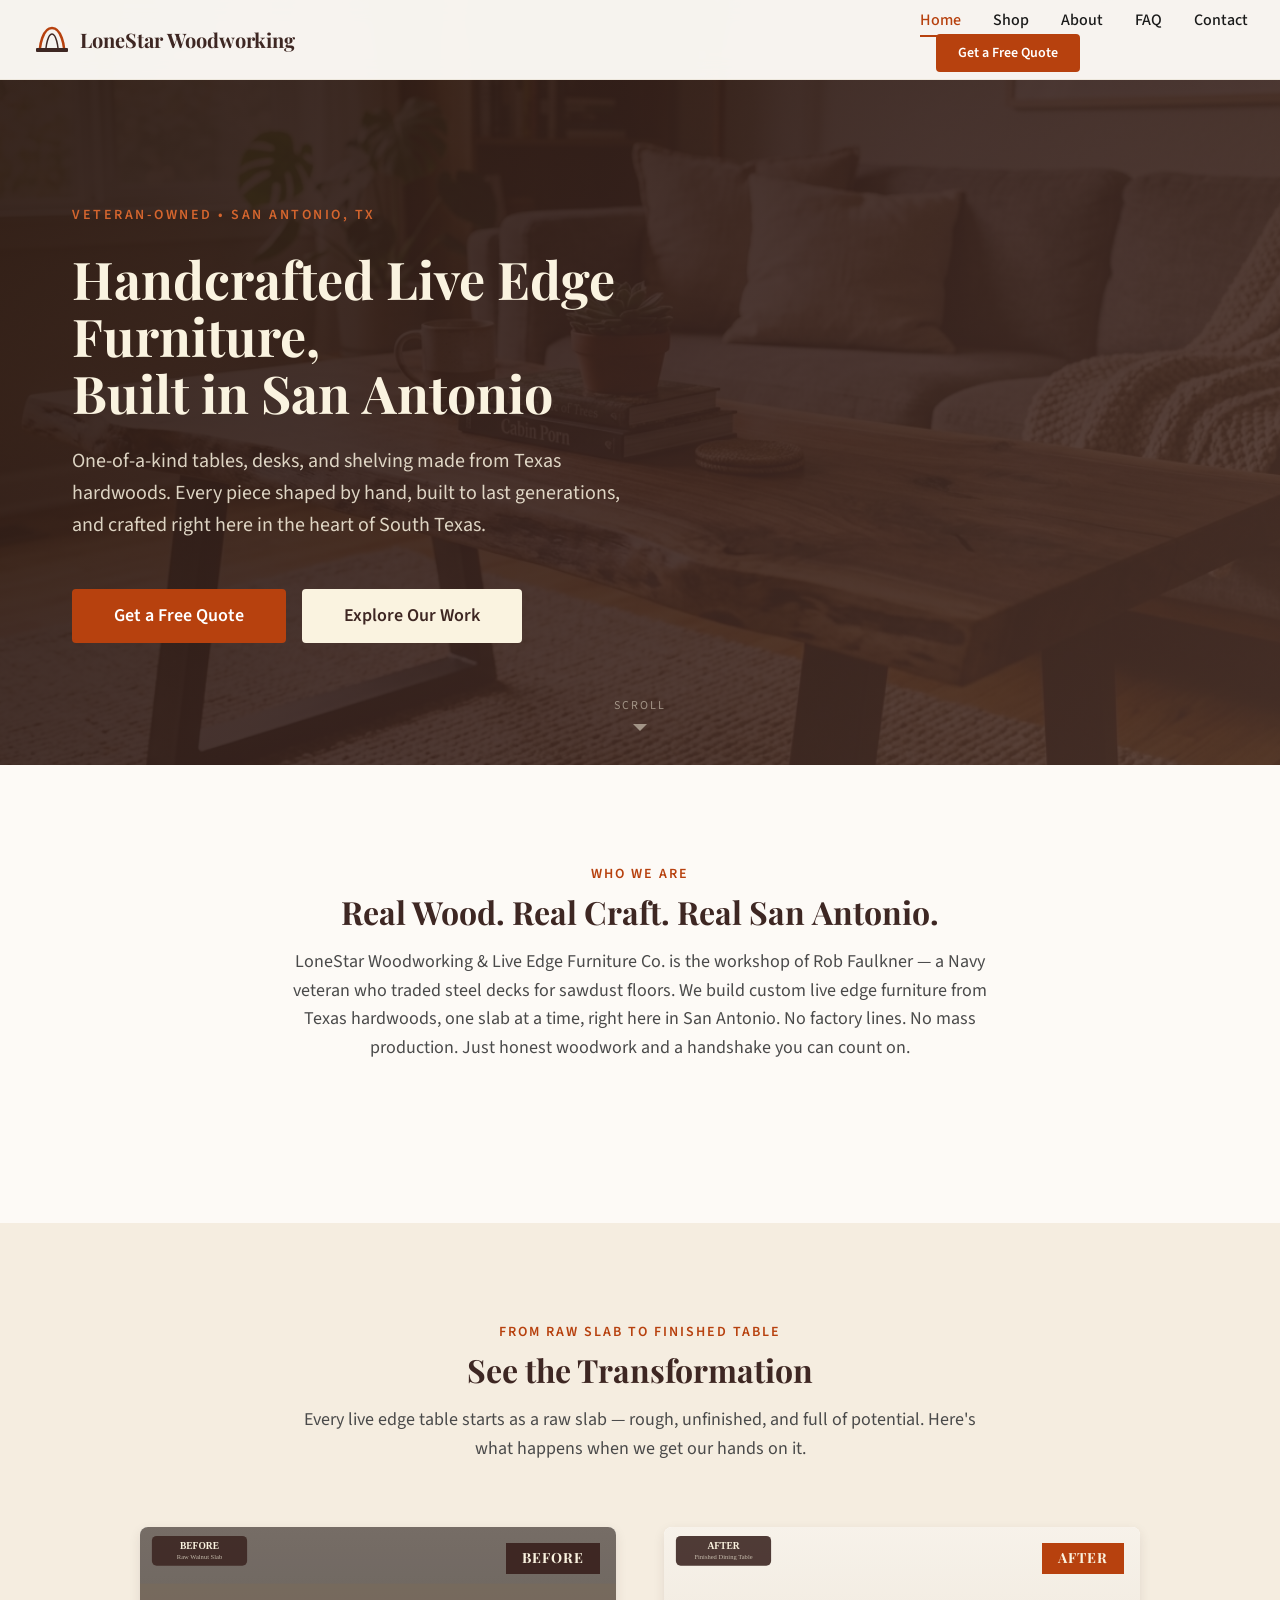
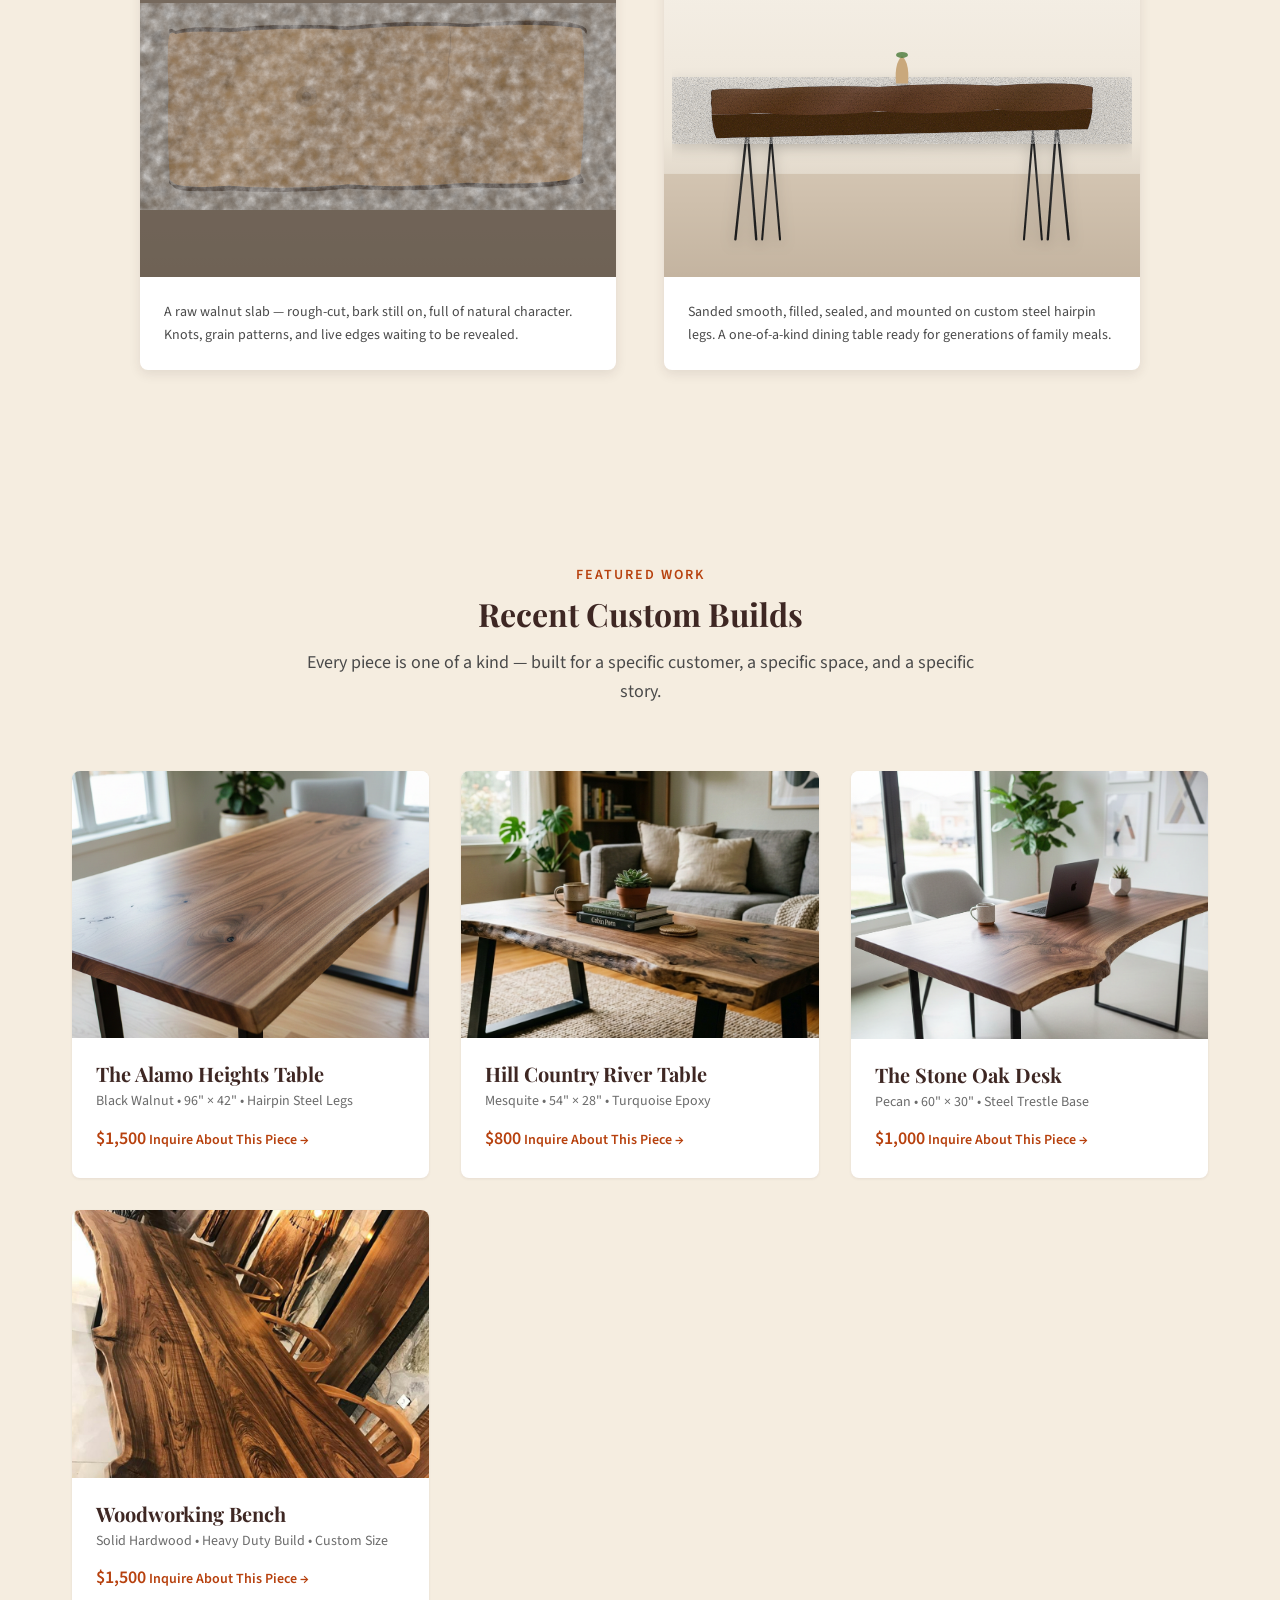
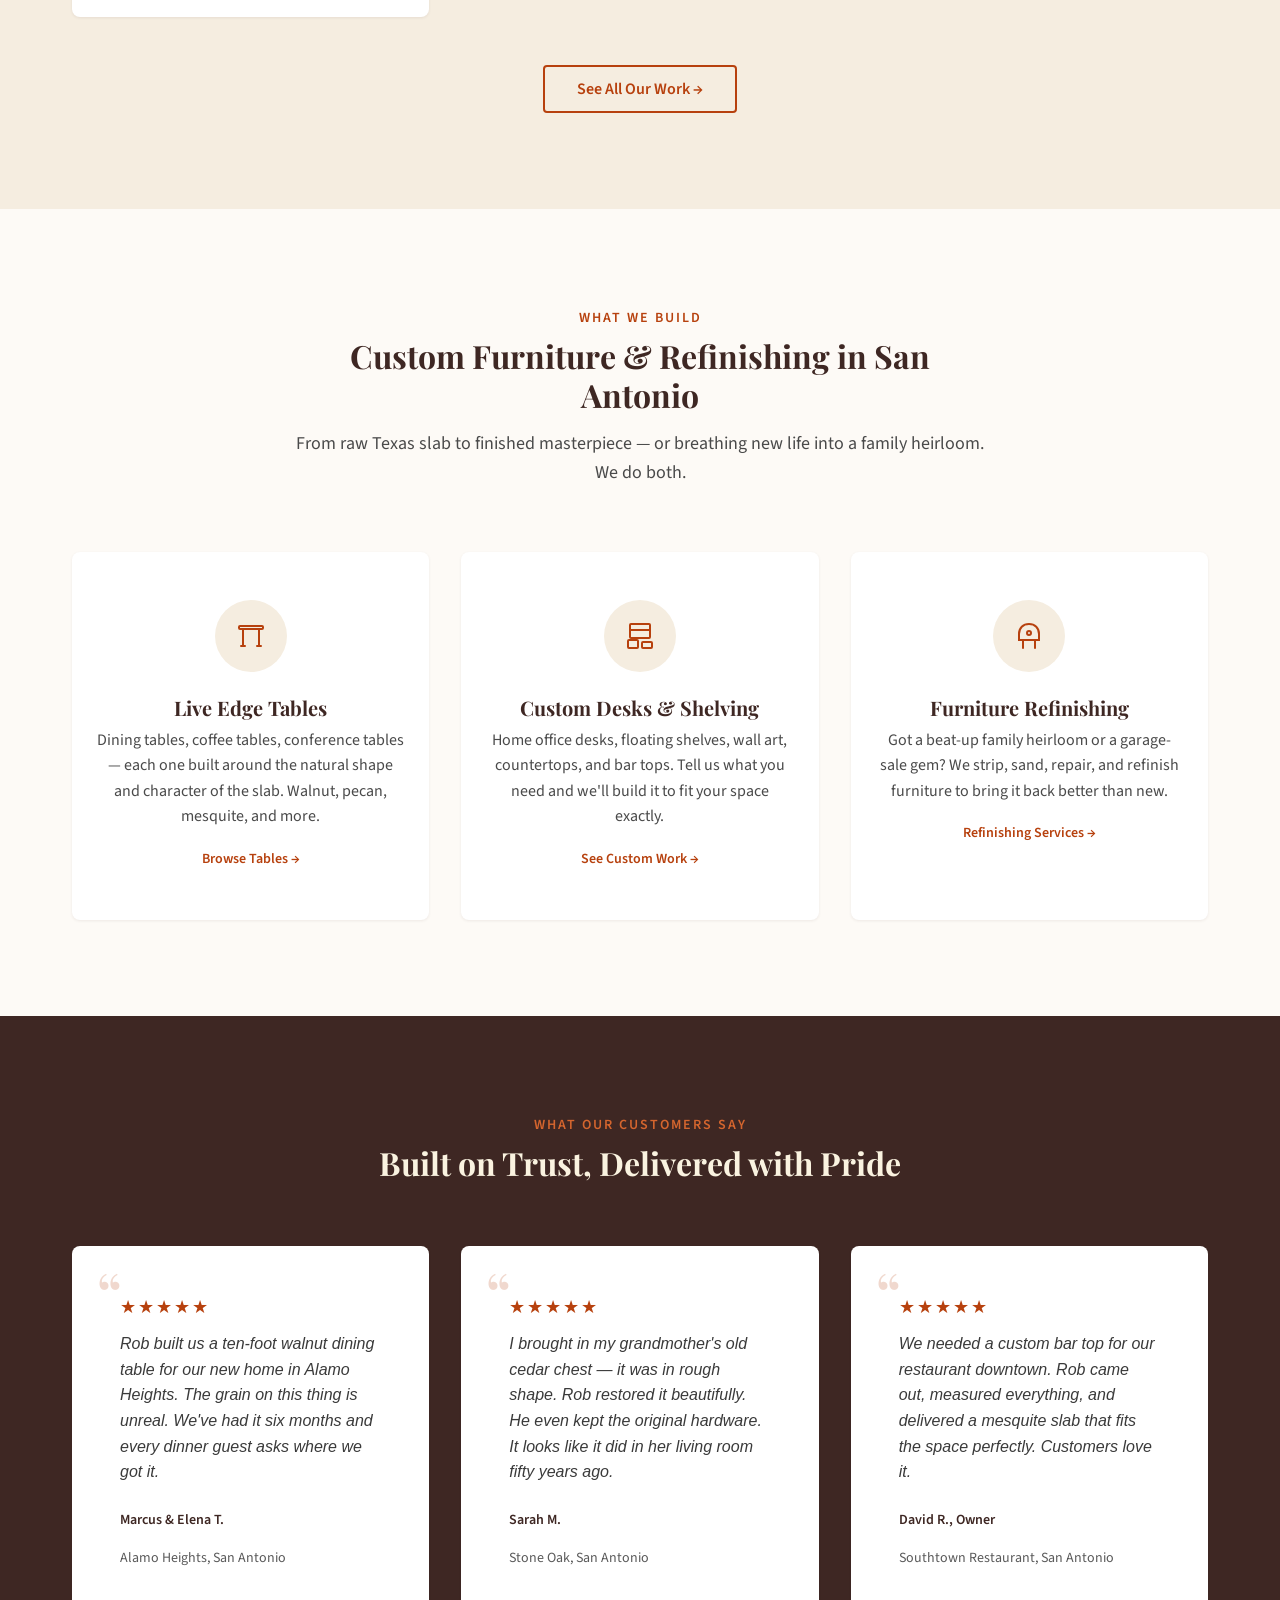
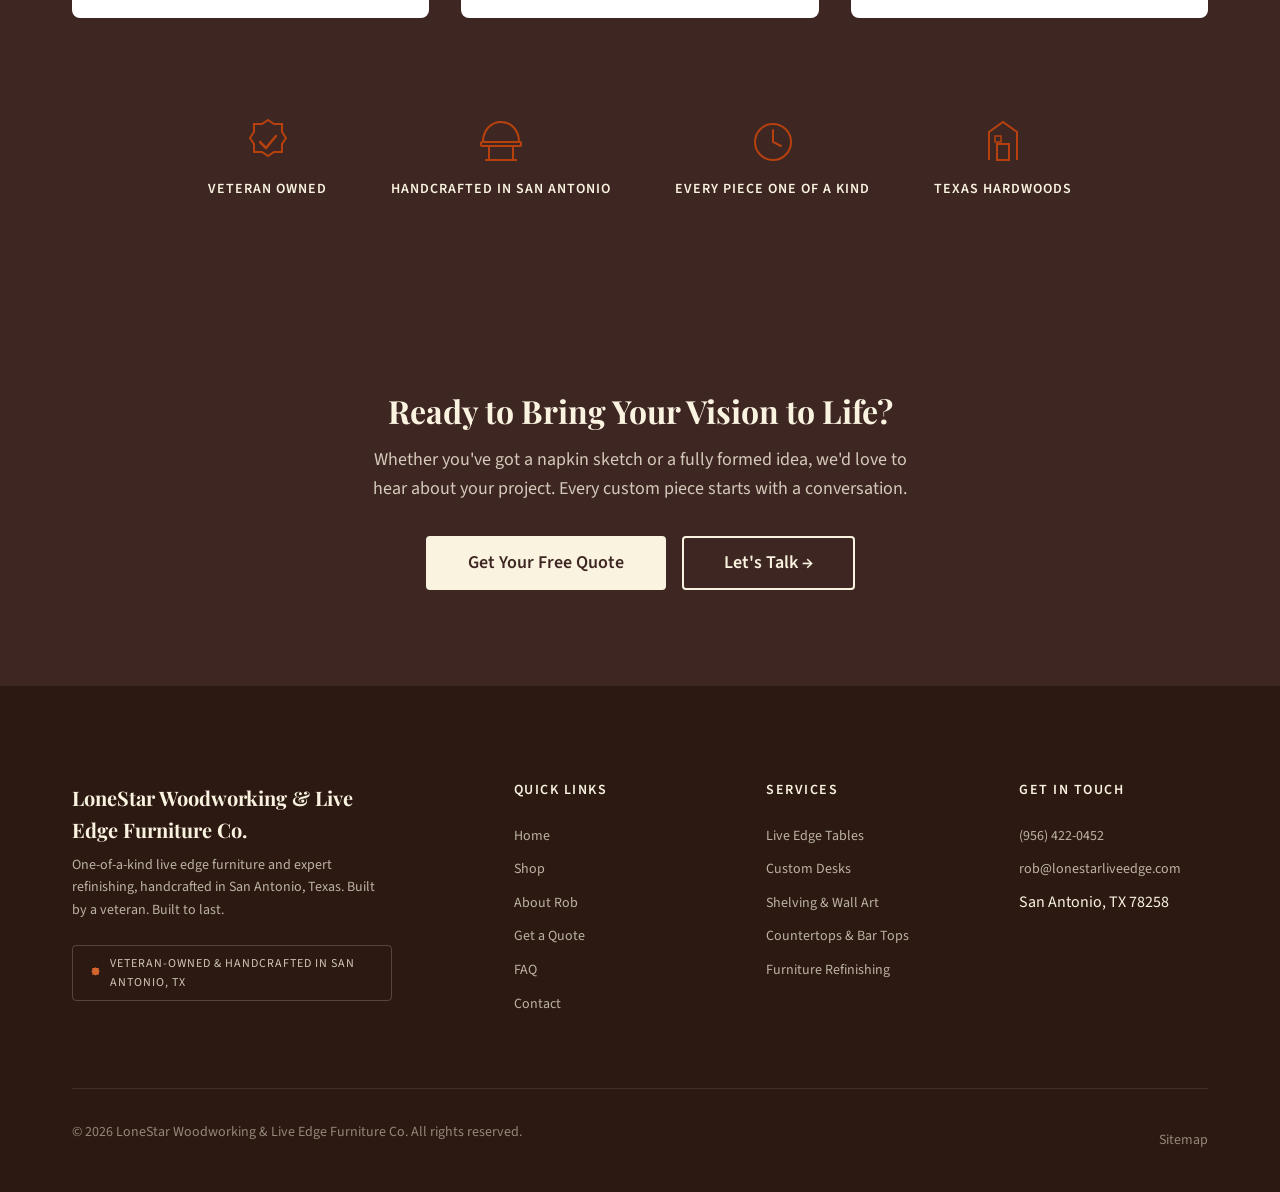
==== commit f35c50fe: "Update products, prices, and add before/after slab section - Delete Helotes Round, Mesquite Wall Sta" ====
--- a/index.html
+++ b/index.html
@@ -170,6 +170,35 @@
       </div>
     </section>
 
+    <!-- ===== FROM SLAB TO TABLE ===== -->
+    <section class="section section--alt" id="slab-transformation" aria-label="Live edge slab transformation">
+      <div class="container">
+        <div class="section-header fade-in">
+          <span class="section-label">From Raw Slab to Finished Table</span>
+          <h2>See the Transformation</h2>
+          <p>Every live edge table starts as a raw slab — rough, unfinished, and full of potential. Here's what happens when we get our hands on it.</p>
+        </div>
+
+        <div class="before-after-grid">
+          <div class="before-after-card fade-in">
+            <div class="before-after-card__image">
+              <img src="images/slab-before.svg" alt="Raw unfinished walnut slab on workshop table before sanding, finishing and assembly" loading="lazy" width="800" height="600">
+            </div>
+            <div class="before-after-card__label before-after-card__label--before">Before</div>
+            <p class="before-after-card__caption">A raw walnut slab — rough-cut, bark still on, full of natural character. Knots, grain patterns, and live edges waiting to be revealed.</p>
+          </div>
+
+          <div class="before-after-card fade-in" data-delay="200">
+            <div class="before-after-card__image">
+              <img src="images/slab-after.svg" alt="Finished live edge walnut dining table with hairpin steel legs in a dining room" loading="lazy" width="800" height="600">
+            </div>
+            <div class="before-after-card__label before-after-card__label--after">After</div>
+            <p class="before-after-card__caption">Sanded smooth, filled, sealed, and mounted on custom steel hairpin legs. A one-of-a-kind dining table ready for generations of family meals.</p>
+          </div>
+        </div>
+      </div>
+    </section>
+
     <!-- ===== FEATURED WORK ===== -->
     <section class="section section--alt" id="featured-work" aria-label="Featured furniture pieces">
       <div class="container">
@@ -191,7 +220,7 @@
             <div class="gallery-card__body">
               <h3 class="gallery-card__title">The Alamo Heights Table</h3>
               <p class="gallery-card__meta">Black Walnut &bull; 96" &times; 42" &bull; Hairpin Steel Legs</p>
-              <span class="gallery-card__price">$3,200</span>
+              <span class="gallery-card__price">$1,500</span>
               <a href="quote.html" class="gallery-card__link">Inquire About This Piece &rarr;</a>
             </div>
           </article>
@@ -207,7 +236,7 @@
             <div class="gallery-card__body">
               <h3 class="gallery-card__title">Hill Country River Table</h3>
               <p class="gallery-card__meta">Mesquite &bull; 54" &times; 28" &bull; Turquoise Epoxy</p>
-              <span class="gallery-card__price">$1,800</span>
+              <span class="gallery-card__price">$800</span>
               <a href="quote.html" class="gallery-card__link">Inquire About This Piece &rarr;</a>
             </div>
           </article>
@@ -223,7 +252,7 @@
             <div class="gallery-card__body">
               <h3 class="gallery-card__title">The Stone Oak Desk</h3>
               <p class="gallery-card__meta">Pecan &bull; 60" &times; 30" &bull; Steel Trestle Base</p>
-              <span class="gallery-card__price">$2,100</span>
+              <span class="gallery-card__price">$1,000</span>
               <a href="quote.html" class="gallery-card__link">Inquire About This Piece &rarr;</a>
             </div>
           </article>
@@ -237,9 +266,9 @@
               </div>
             </div>
             <div class="gallery-card__body">
-              <h3 class="gallery-card__title">Mid-Century Restoration</h3>
-              <p class="gallery-card__meta">Oak &bull; Full Refinish &bull; New Hardware</p>
-              <span class="gallery-card__price">$800</span>
+              <h3 class="gallery-card__title">Woodworking Bench</h3>
+              <p class="gallery-card__meta">Solid Hardwood &bull; Heavy Duty Build &bull; Custom Size</p>
+              <span class="gallery-card__price">$1,500</span>
               <a href="quote.html" class="gallery-card__link">Inquire About This Piece &rarr;</a>
             </div>
           </article>
--- a/css/styles.css
+++ b/css/styles.css
@@ -497,8 +497,7 @@
   z-index: 0;
 }
 
-.hero__bg-image,
-.hero__bg-img {
+.hero__bg-image {
   width: 100%;
   height: 100%;
   object-fit: cover;
@@ -949,15 +948,27 @@
   z-index: 1;
 }
 
+.section--dark .testimonial-card__text {
+  color: #3a3a3a;
+}
+
 .testimonial-card__author {
   font-weight: 600;
   color: var(--color-walnut);
   font-size: var(--font-size-sm);
 }
 
+.section--dark .testimonial-card__author {
+  color: var(--color-walnut);
+}
+
 .testimonial-card__location {
   font-size: var(--font-size-sm);
   color: var(--color-text-muted);
+}
+
+.section--dark .testimonial-card__location {
+  color: #5a5a5a;
 }
 
 .testimonial-card__stars {
@@ -965,6 +976,68 @@
   font-size: var(--font-size-lg);
   margin-bottom: var(--space-sm);
   letter-spacing: 2px;
+}
+
+/* --------------------------------------------------------------------------
+   Before / After Slab Transformation
+   -------------------------------------------------------------------------- */
+.before-after-grid {
+  display: grid;
+  grid-template-columns: repeat(2, 1fr);
+  gap: var(--space-2xl);
+  max-width: 1000px;
+  margin: 0 auto;
+}
+
+.before-after-card {
+  position: relative;
+  border-radius: var(--border-radius-lg);
+  overflow: hidden;
+  box-shadow: var(--shadow-md);
+  background-color: var(--color-white);
+}
+
+.before-after-card__image img {
+  width: 100%;
+  height: 350px;
+  object-fit: cover;
+  display: block;
+}
+
+.before-after-card__label {
+  position: absolute;
+  top: var(--space-md);
+  right: var(--space-md);
+  padding: var(--space-xs) var(--space-md);
+  border-radius: var(--border-radius-sm);
+  font-family: var(--font-heading);
+  font-weight: 700;
+  font-size: var(--font-size-sm);
+  text-transform: uppercase;
+  letter-spacing: 1px;
+}
+
+.before-after-card__label--before {
+  background-color: var(--color-walnut);
+  color: var(--color-cream);
+}
+
+.before-after-card__label--after {
+  background-color: var(--color-copper);
+  color: var(--color-cream);
+}
+
+.before-after-card__caption {
+  padding: var(--space-lg);
+  font-size: var(--font-size-sm);
+  color: var(--color-text-light);
+  line-height: 1.6;
+}
+
+@media (max-width: 640px) {
+  .before-after-grid {
+    grid-template-columns: 1fr;
+  }
 }
 
 /* --------------------------------------------------------------------------
@@ -1036,12 +1109,13 @@
   background: linear-gradient(145deg, var(--color-bg-alt), #E8DFD0);
   border-radius: var(--border-radius-lg);
   overflow: hidden;
-}
-
-.about-intro__img {
-  width: 100%;
-  height: 100%;
-  object-fit: cover;
+  display: flex;
+  align-items: center;
+  justify-content: center;
+  color: var(--color-text-muted);
+  font-size: var(--font-size-sm);
+  text-align: center;
+  padding: var(--space-xl);
 }
 
 .about-intro__content h2 {
@@ -1086,13 +1160,13 @@
   aspect-ratio: 16 / 10;
   background: linear-gradient(145deg, var(--color-bg-alt), #E8DFD0);
   border-radius: var(--border-radius-lg);
-  overflow: hidden;
-}
-
-.live-edge-grid__img {
-  width: 100%;
-  height: 100%;
-  object-fit: cover;
+  display: flex;
+  align-items: center;
+  justify-content: center;
+  color: var(--color-text-muted);
+  font-size: var(--font-size-sm);
+  text-align: center;
+  padding: var(--space-xl);
 }
 
 /* --------------------------------------------------------------------------
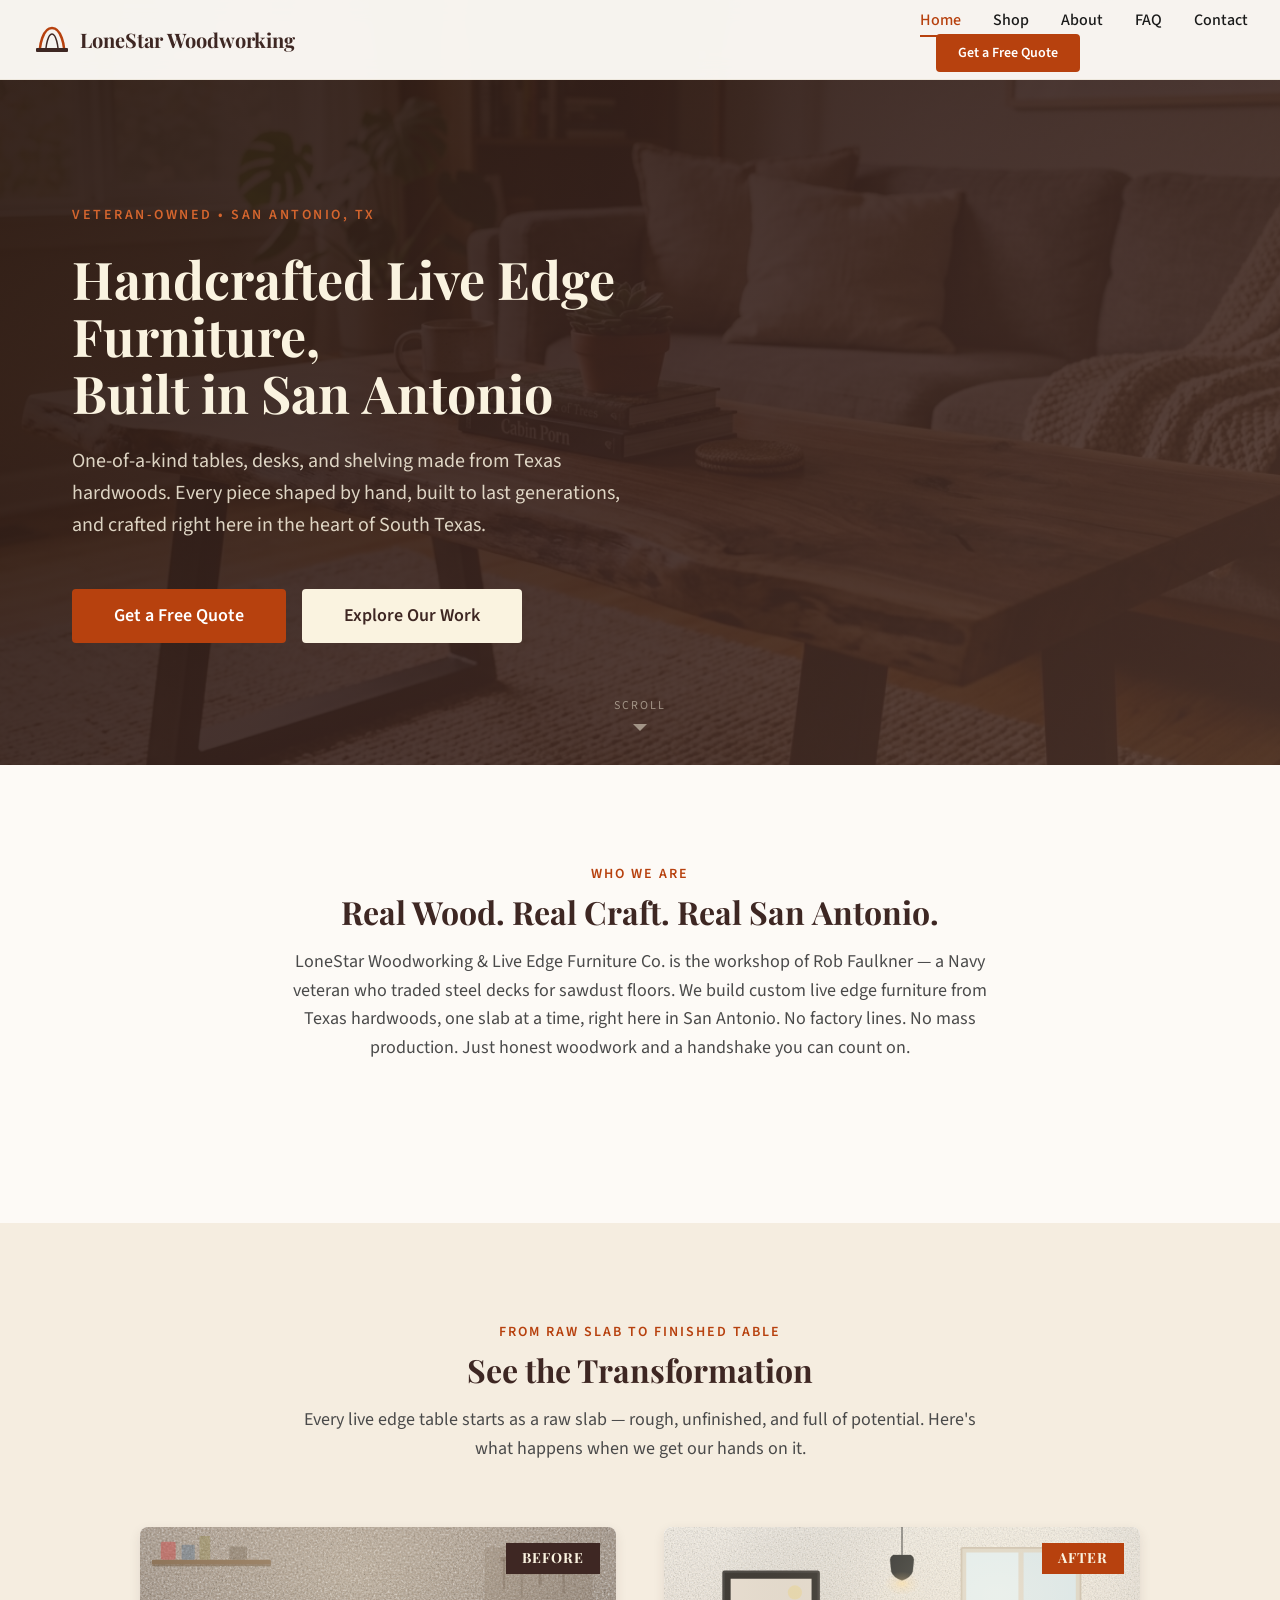
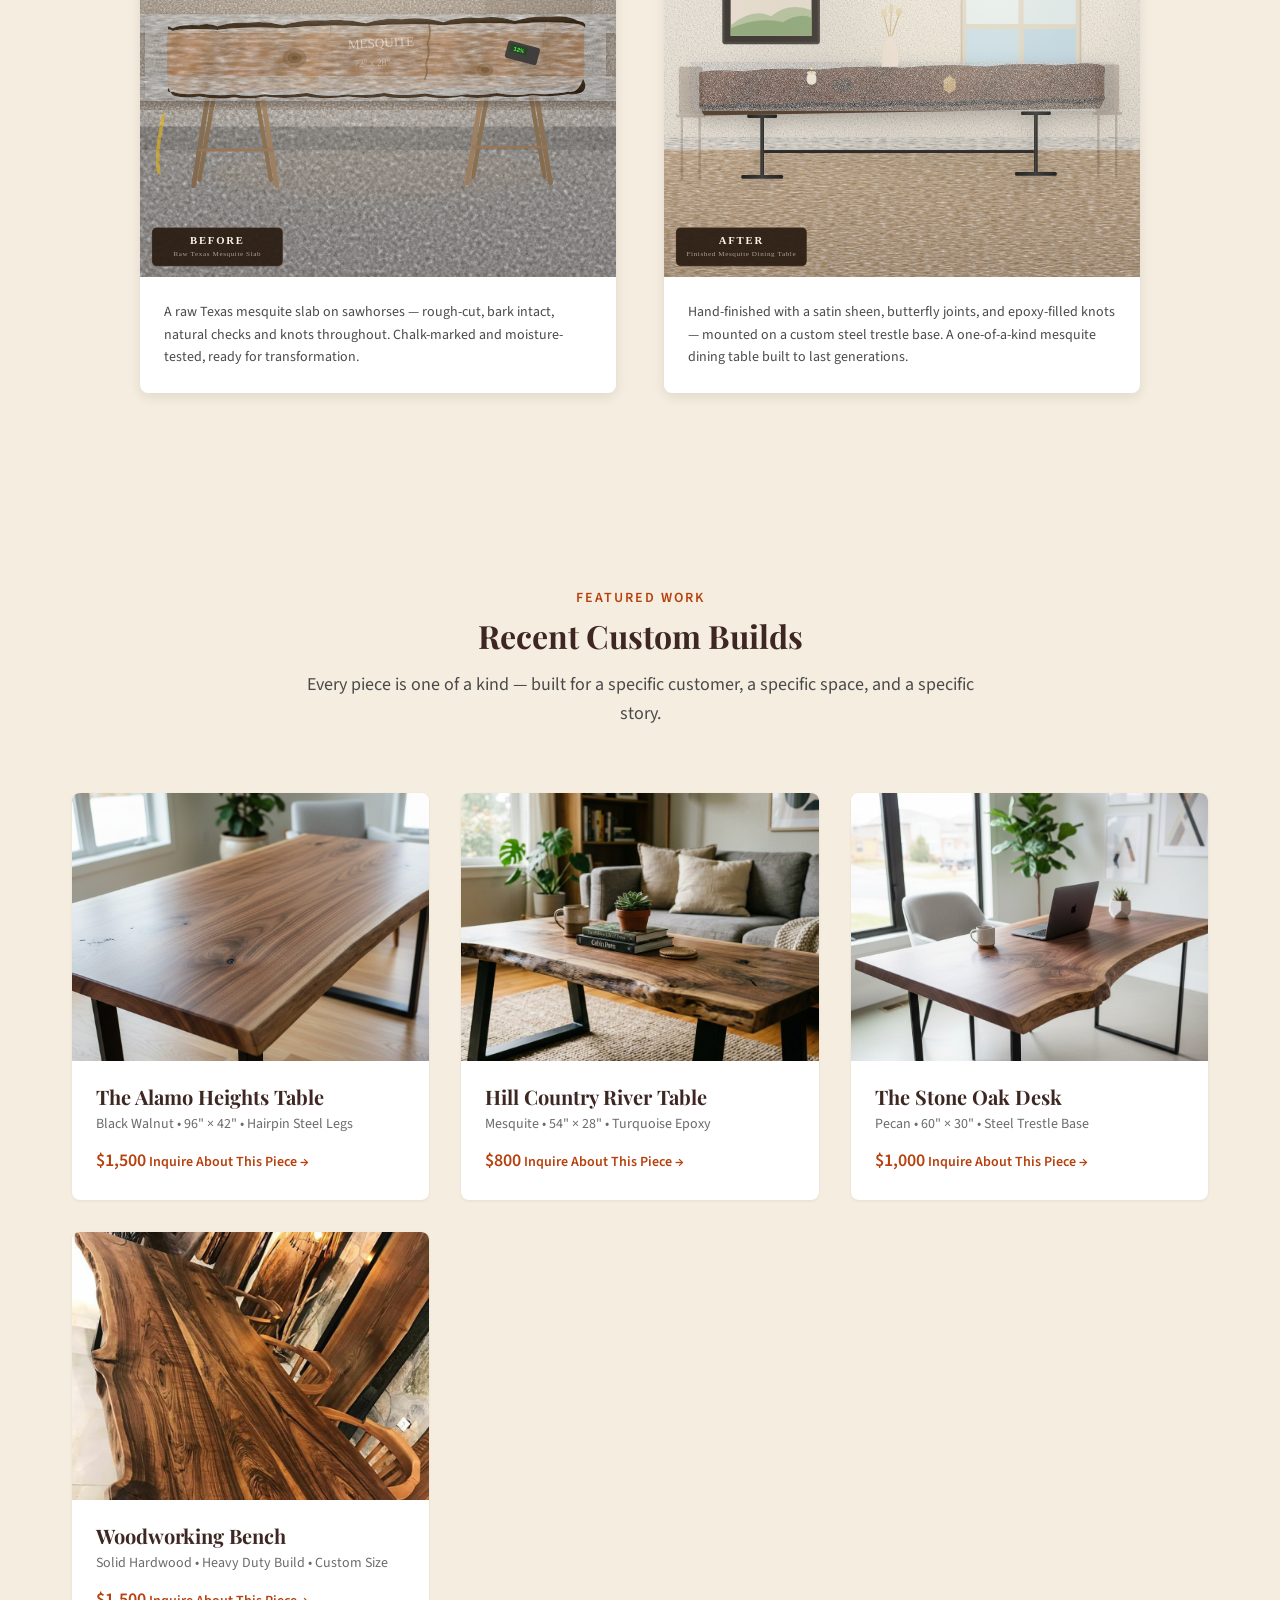
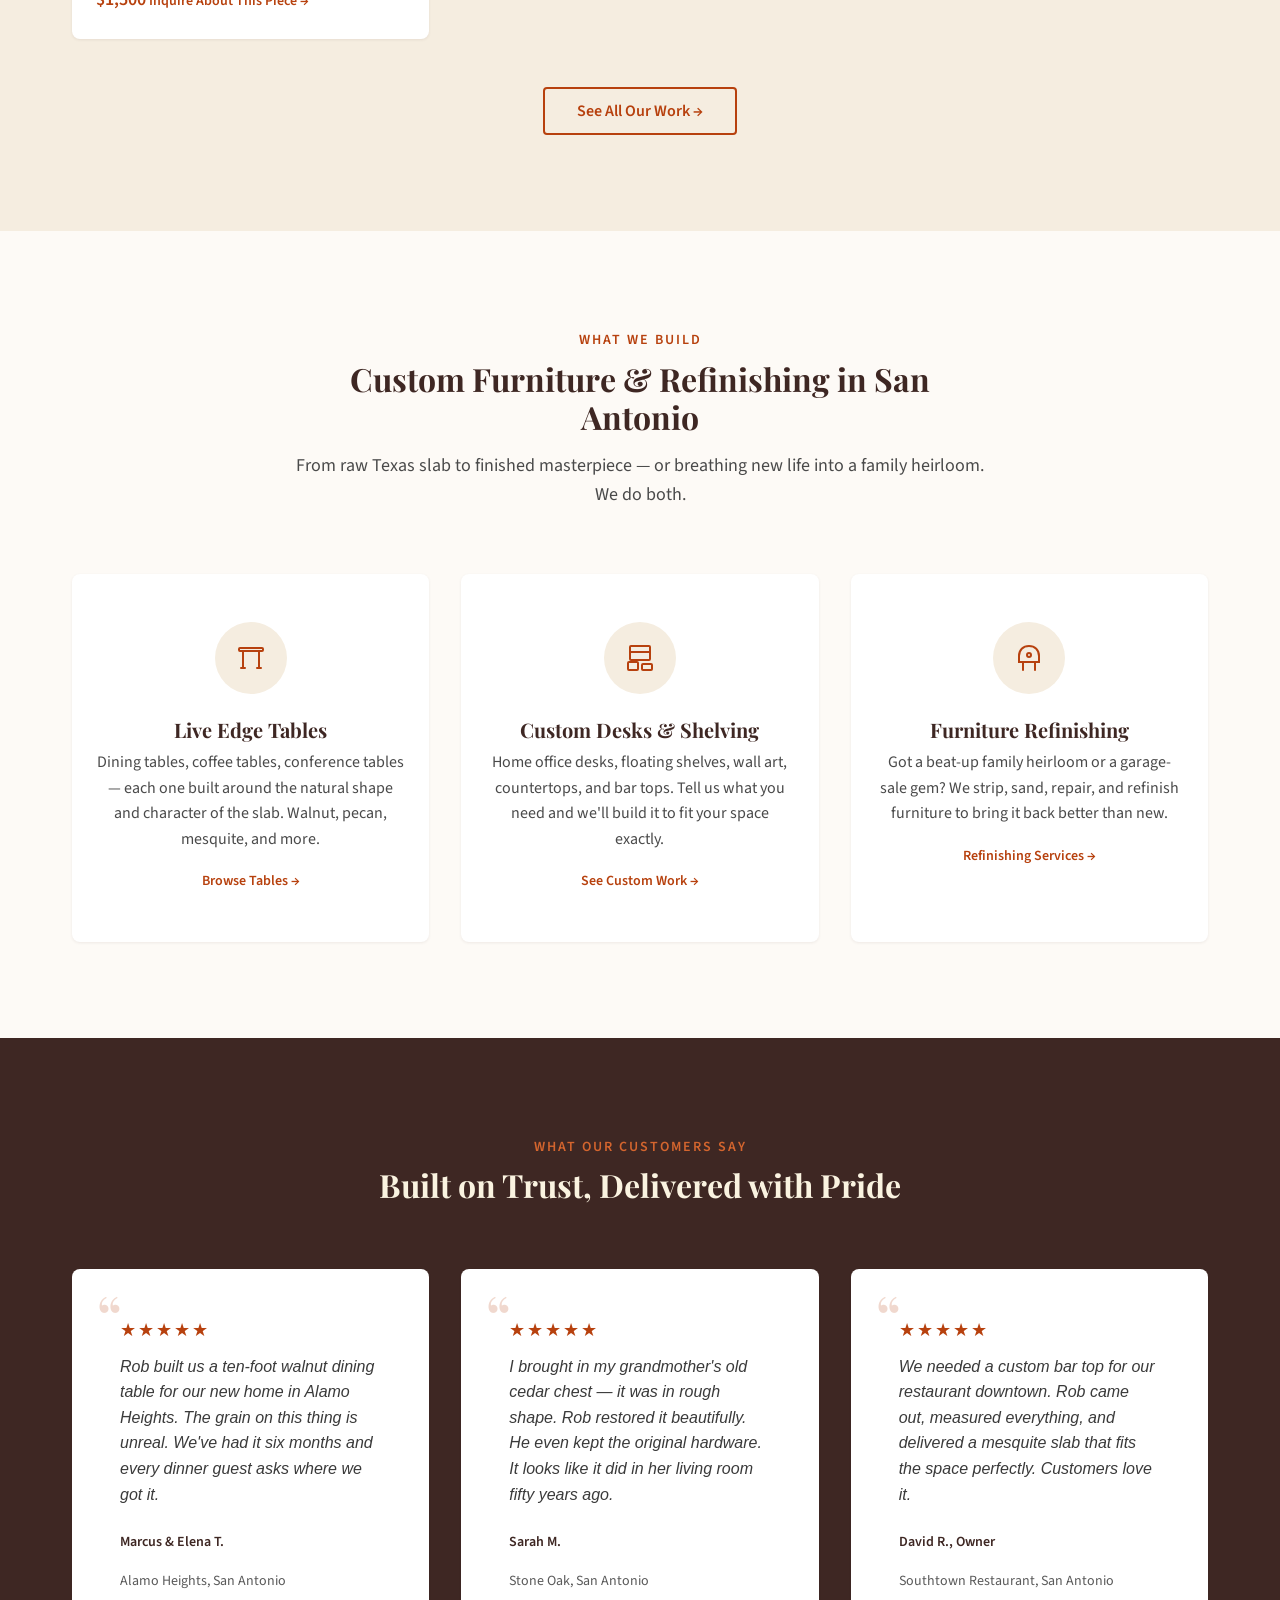
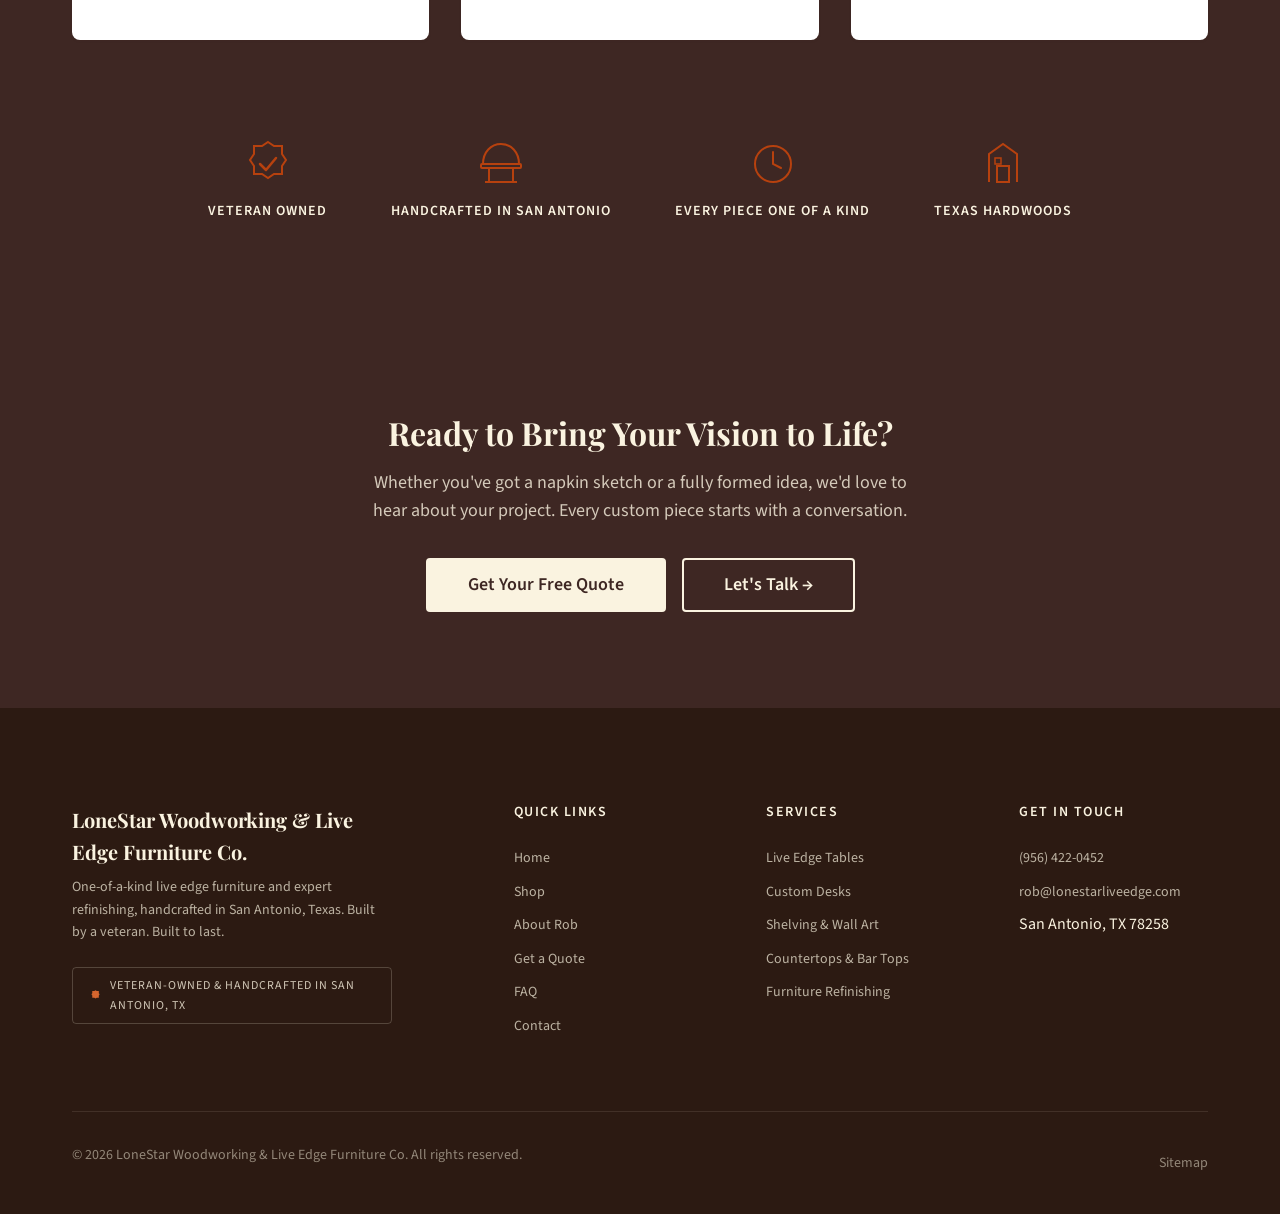
==== commit b7e75010: "Replace before/after SVGs with detailed photorealistic illustrations Before: Raw Texas mesquite slab" ====
--- a/index.html
+++ b/index.html
@@ -182,18 +182,18 @@
         <div class="before-after-grid">
           <div class="before-after-card fade-in">
             <div class="before-after-card__image">
-              <img src="images/slab-before.svg" alt="Raw unfinished walnut slab on workshop table before sanding, finishing and assembly" loading="lazy" width="800" height="600">
+              <img src="images/slab-before.svg" alt="Raw unfinished mesquite slab on sawhorses in workshop with bark, cracks, and chalk markings before sanding and finishing" loading="lazy" width="800" height="600">
             </div>
             <div class="before-after-card__label before-after-card__label--before">Before</div>
-            <p class="before-after-card__caption">A raw walnut slab — rough-cut, bark still on, full of natural character. Knots, grain patterns, and live edges waiting to be revealed.</p>
+            <p class="before-after-card__caption">A raw Texas mesquite slab on sawhorses — rough-cut, bark intact, natural checks and knots throughout. Chalk-marked and moisture-tested, ready for transformation.</p>
           </div>
 
           <div class="before-after-card fade-in" data-delay="200">
             <div class="before-after-card__image">
-              <img src="images/slab-after.svg" alt="Finished live edge walnut dining table with hairpin steel legs in a dining room" loading="lazy" width="800" height="600">
+              <img src="images/slab-after.svg" alt="Finished live edge mesquite dining table with steel trestle base, butterfly joints, and satin finish in a Hill Country modern dining room" loading="lazy" width="800" height="600">
             </div>
             <div class="before-after-card__label before-after-card__label--after">After</div>
-            <p class="before-after-card__caption">Sanded smooth, filled, sealed, and mounted on custom steel hairpin legs. A one-of-a-kind dining table ready for generations of family meals.</p>
+            <p class="before-after-card__caption">Hand-finished with a satin sheen, butterfly joints, and epoxy-filled knots — mounted on a custom steel trestle base. A one-of-a-kind mesquite dining table built to last generations.</p>
           </div>
         </div>
       </div>
